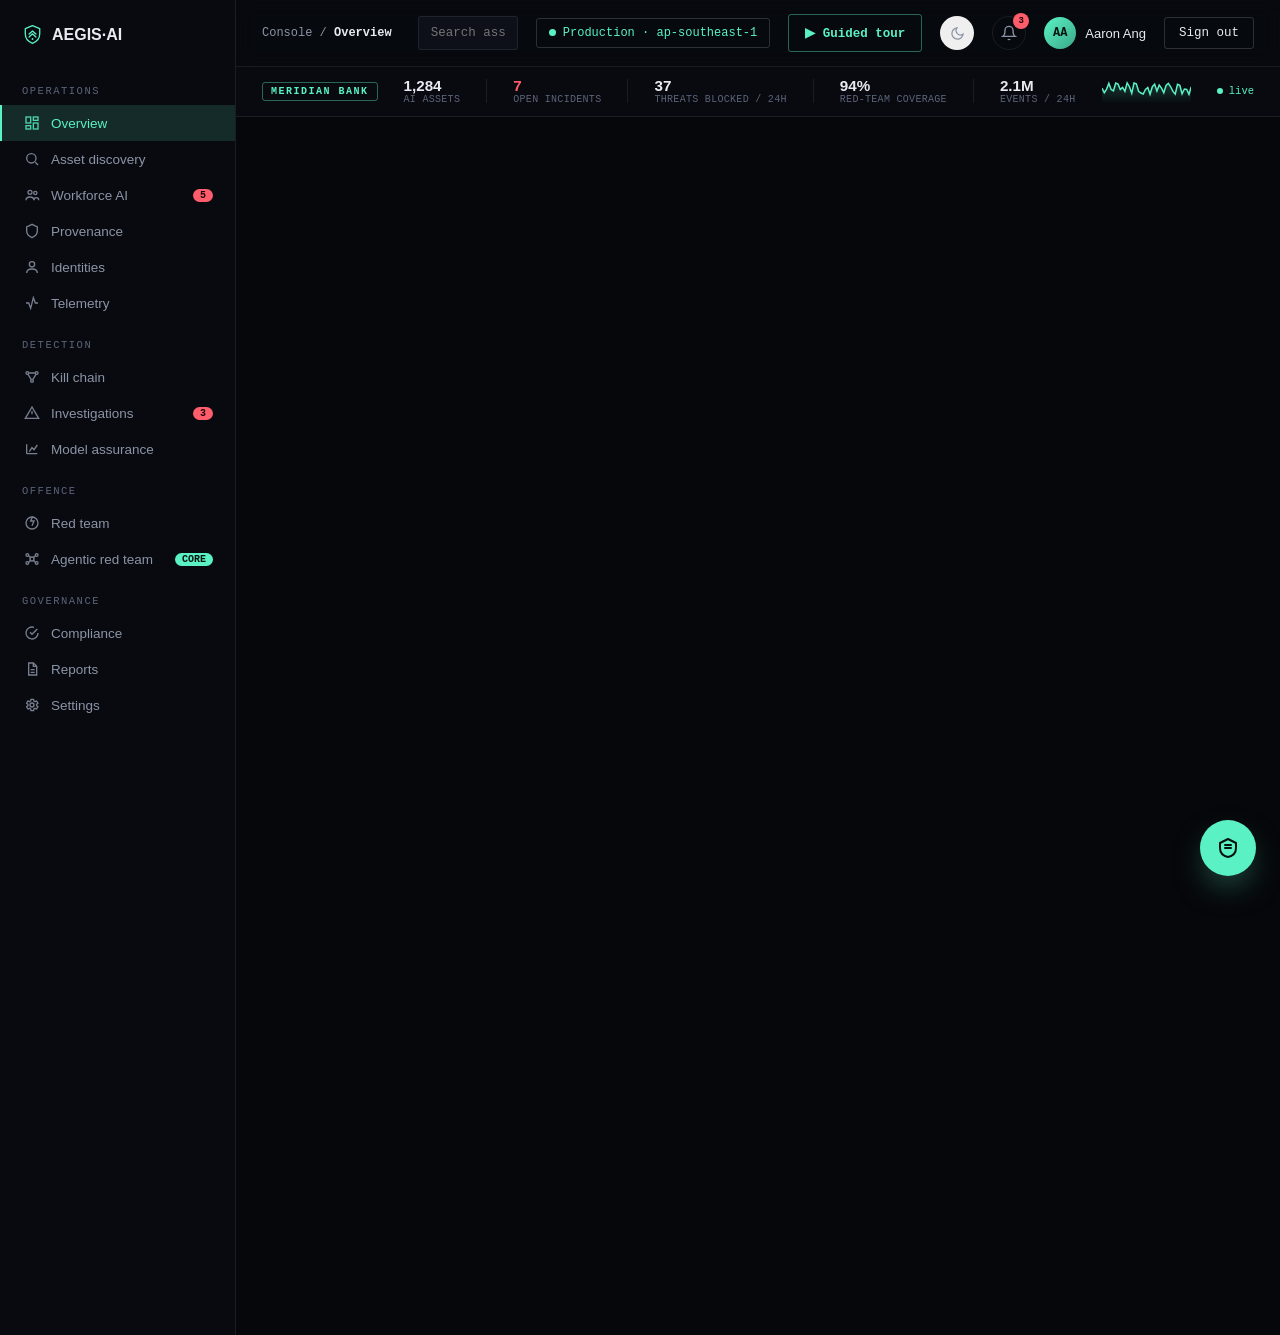
==== console-23fcc79206daaf7d7ac2270d93c924eb.html @ e162710f "Harden sign-in: no credentials/method/console path in page source - Move sign-in handler to external" ====
<!DOCTYPE html>
<html lang="en">
<head>
<meta charset="UTF-8" />
<meta name="viewport" content="width=device-width, initial-scale=1" />
<title>Console · AEGIS·AI</title>
<meta name="robots" content="noindex" />
<link rel="preconnect" href="https://fonts.googleapis.com" />
<link rel="preconnect" href="https://fonts.gstatic.com" crossorigin />
<link href="https://fonts.googleapis.com/css2?family=Space+Grotesk:wght@400;500;600;700&family=JetBrains+Mono:wght@400;500;600&display=swap" rel="stylesheet" />
<link rel="icon" href="data:image/svg+xml,%3Csvg xmlns='http://www.w3.org/2000/svg' viewBox='0 0 32 32' fill='none' stroke='%235af2c4' stroke-width='2' stroke-linejoin='round' stroke-linecap='round'%3E%3Cpath d='M16 2.6 27 6.9V14.8C27 21.8 22.4 26.9 16 29.4 9.6 26.9 5 21.8 5 14.8V6.9Z'/%3E%3Cpath d='M10.8 15.4 16 10.6l5.2 4.8'/%3E%3Cpath d='M10.8 19.8 16 15l5.2 4.8'/%3E%3Ccircle cx='16' cy='22.8' r='1.4' fill='%235af2c4' stroke='none'/%3E%3C/svg%3E" />
<script>try{var t=localStorage.getItem("aegis_theme");if(t)document.documentElement.dataset.theme=t;}catch(e){}</script>
<style>
:root{--bg:#06070a;--bg-2:#080a0f;--panel:#0d1018;--panel-2:#11151f;--line:rgba(255,255,255,.08);--line-2:rgba(255,255,255,.16);--txt:#e8ecf2;--muted:#8b94a6;--faint:#5b6479;--accent:#5af2c4;--accent-dim:rgba(90,242,196,.14);--danger:#ff5d6c;--danger-dim:rgba(255,93,108,.13);--warn:#ffb454;--mono:'JetBrains Mono',ui-monospace,monospace;--sans:'Space Grotesk',-apple-system,sans-serif}
*{box-sizing:border-box;margin:0;padding:0}
body{background:var(--bg);color:var(--txt);font-family:var(--sans);font-size:15px;-webkit-font-smoothing:antialiased;display:grid;grid-template-columns:236px 1fr;grid-template-rows:auto auto 1fr;min-height:100vh}
a{color:inherit;text-decoration:none}
::selection{background:var(--accent);color:#04130d}
::-webkit-scrollbar{width:9px;height:9px}::-webkit-scrollbar-thumb{background:var(--line-2);border-radius:6px}

/* sidebar */
.side{grid-row:1/-1;background:var(--bg-2);border-right:1px solid var(--line);display:flex;flex-direction:column;padding:18px 0}
.side .brand{display:flex;align-items:center;gap:9px;font-weight:700;font-size:16px;padding:6px 22px 22px}
.side .brand svg{color:var(--accent)}
.side .grp{font-family:var(--mono);font-size:10.5px;color:var(--faint);letter-spacing:1.5px;padding:18px 22px 8px}
.nav-i{display:flex;align-items:center;gap:11px;padding:10px 22px;font-size:13.5px;color:var(--muted);cursor:pointer;border-left:2px solid transparent;transition:.15s}
.nav-i:hover{color:var(--txt);background:rgba(255,255,255,.02)}
.nav-i.on{color:var(--accent);border-left-color:var(--accent);background:var(--accent-dim)}
.nav-i svg{width:16px;height:16px;flex:none;opacity:.85}
.nav-i .badge{margin-left:auto;font-family:var(--mono);font-size:10px;background:var(--danger);color:#1a0205;border-radius:10px;padding:1px 7px;font-weight:600}
.side .foot{margin-top:auto;padding:16px 22px 4px;border-top:1px solid var(--line);font-family:var(--mono);font-size:11px;color:var(--faint)}
.side .foot a{color:var(--accent)}

/* topbar */
.top{grid-column:2;grid-row:1;display:flex;align-items:center;gap:18px;padding:14px 26px;border-bottom:1px solid var(--line);background:rgba(8,10,15,.85);backdrop-filter:blur(10px);position:sticky;top:0;z-index:20}
.crumb{font-family:var(--mono);font-size:12px;color:var(--muted)}
.crumb b{color:var(--txt)}
.search{margin-left:8px;flex:1;max-width:360px}
.search input{width:100%;background:var(--panel);border:1px solid var(--line);color:var(--txt);font-family:var(--mono);font-size:12.5px;padding:9px 12px;border-radius:3px;outline:none}
.search input:focus{border-color:var(--accent)}
.env{font-family:var(--mono);font-size:12px;color:var(--accent);border:1px solid var(--line-2);padding:7px 12px;border-radius:3px;background:transparent;cursor:pointer}
.tdot{display:inline-block;width:7px;height:7px;border-radius:50%;background:var(--accent);margin-right:7px;animation:pulse 1.6s infinite}
@keyframes pulse{0%,100%{opacity:1}50%{opacity:.4}}
.ic{width:34px;height:34px;display:grid;place-items:center;border:1px solid var(--line);border-radius:50%;color:var(--muted);cursor:pointer;position:relative}
.ic:hover{color:var(--accent);border-color:var(--line-2)}
.ic .n{position:absolute;top:-4px;right:-4px;width:16px;height:16px;font-size:9px;background:var(--danger);color:#1a0205;border-radius:50%;display:grid;place-items:center;font-family:var(--mono);font-weight:700}
.user{display:flex;align-items:center;gap:9px;font-size:13px}
.user .av{width:32px;height:32px;border-radius:50%;background:linear-gradient(135deg,var(--accent),#3aa888);color:#04130d;display:grid;place-items:center;font-weight:700;font-family:var(--mono);font-size:12px}
.user small{display:block;color:var(--faint);font-family:var(--mono);font-size:10.5px}

/* banner */
.banner{grid-column:2;grid-row:2;display:flex;align-items:center;gap:26px;background:var(--bg-2);border-bottom:1px solid var(--line);padding:10px 26px;overflow-x:auto}
.sb-tag{font-family:var(--mono);font-size:10px;font-weight:600;letter-spacing:1.5px;color:var(--accent);border:1px solid rgba(90,242,196,.4);border-radius:3px;padding:3px 8px;flex:none}
.sb-stat{display:flex;flex-direction:column;line-height:1.15;flex:none}
.sb-stat b{font-size:.95rem;font-weight:600}
.sb-stat span{font-family:var(--mono);font-size:10px;color:var(--faint);letter-spacing:.3px}
.sb-stat.dn b{color:var(--danger)}
.sb-sep{width:1px;height:24px;background:var(--line);flex:none}
.sb-spark{flex:1;min-width:80px;height:26px}
.sb-spark canvas{width:100%;height:26px;display:block}
.sb-live{font-family:var(--mono);font-size:10.5px;color:var(--accent);display:flex;align-items:center;gap:6px;flex:none}
.sb-live i{width:6px;height:6px;border-radius:50%;background:var(--accent);animation:pulse 1.6s infinite}

/* main */
.main{grid-column:2;grid-row:3;padding:28px 30px 60px;overflow-x:hidden}
.view{display:none;animation:fade .35s ease}
.view.on{display:block}
@keyframes fade{from{opacity:0;transform:translateY(8px)}to{opacity:1}}
.h{display:flex;align-items:flex-end;justify-content:space-between;flex-wrap:wrap;gap:14px;margin-bottom:24px}
.h h1{font-size:1.7rem;font-weight:600;letter-spacing:-.02em}
.h p{color:var(--muted);font-size:.92rem;margin-top:5px}
.btn{font-family:var(--mono);font-size:12.5px;border:1px solid var(--line-2);background:transparent;color:var(--txt);padding:10px 16px;border-radius:3px;cursor:pointer;transition:.18s}
.btn:hover{border-color:var(--accent);color:var(--accent)}
.btn.pri{background:var(--accent);color:#04130d;border-color:var(--accent);font-weight:600}
.btn.pri:hover{box-shadow:0 0 22px var(--accent-dim);color:#04130d}
.btn.dng{border-color:rgba(255,93,108,.5);color:var(--danger)}
.btn.dng:hover{background:var(--danger-dim)}
.btn:disabled{opacity:.5;cursor:not-allowed}

.grid{display:grid;gap:16px}
.g4{grid-template-columns:repeat(4,1fr)}
.g3{grid-template-columns:repeat(3,1fr)}
.g2{grid-template-columns:2fr 1fr}
.card{background:var(--panel);border:1px solid var(--line);border-radius:6px;padding:20px}
.card.pad0{padding:0;overflow:hidden}
.kpi span{font-family:var(--mono);font-size:11px;color:var(--faint);letter-spacing:.3px}
.kpi b{font-size:2rem;font-weight:700;display:block;margin:8px 0 4px;letter-spacing:-.02em}
.kpi em{font-family:var(--mono);font-size:11px}
.kpi em.up{color:var(--accent)}.kpi em.dn{color:var(--danger)}.kpi em.fl{color:var(--faint)}
.ch{display:flex;align-items:center;justify-content:space-between;margin-bottom:16px}
.ch h3{font-size:.98rem;font-weight:600}
.ch .tag{font-family:var(--mono);font-size:11px;color:var(--faint)}
canvas{display:block;width:100%}

.feed{font-family:var(--mono);font-size:12px;line-height:1.5;max-height:300px;overflow:auto}
.feed .ev{display:flex;gap:10px;padding:8px 0;border-bottom:1px solid var(--line);align-items:baseline}
.feed .ev:last-child{border:0}
.feed .tm{color:var(--faint);flex:none}
.feed .sev{flex:none;font-size:10px;font-weight:600;padding:1px 7px;border-radius:2px}
.sev.ok{background:var(--accent-dim);color:var(--accent)}
.sev.warn{background:rgba(255,180,84,.15);color:var(--warn)}
.sev.crit{background:var(--danger-dim);color:var(--danger)}
.feed .msg{color:var(--txt)}

table{width:100%;border-collapse:collapse;font-size:13px}
th{text-align:left;font-family:var(--mono);font-size:11px;color:var(--faint);font-weight:500;padding:12px 18px;border-bottom:1px solid var(--line);position:sticky;top:0;background:var(--panel)}
td{padding:13px 18px;border-bottom:1px solid var(--line)}
tr:last-child td{border-bottom:0}
tbody tr{transition:background .15s}
tbody tr:hover{background:rgba(255,255,255,.02)}
.pill{font-family:var(--mono);font-size:10.5px;padding:3px 9px;border-radius:20px;border:1px solid var(--line-2);color:var(--muted)}
.st{font-family:var(--mono);font-size:11.5px;display:inline-flex;align-items:center;gap:6px}
.st::before{content:"";width:6px;height:6px;border-radius:50%;background:currentColor}
.st.ok{color:var(--accent)}.st.warn{color:var(--warn)}.st.bad{color:var(--danger)}

.bar{height:8px;border-radius:5px;background:var(--line);overflow:hidden}
.bar i{display:block;height:100%;background:var(--accent);border-radius:5px;transition:width 1s cubic-bezier(.16,1,.3,1)}
.bar.dng i{background:var(--danger)}.bar.wn i{background:var(--warn)}
.lbl{display:flex;justify-content:space-between;font-family:var(--mono);font-size:12px;margin-bottom:8px}
.lbl span:last-child{color:var(--accent)}

/* kill chain */
.kc{display:flex;align-items:stretch;gap:0;flex-wrap:wrap;margin:8px 0 18px}
.kn{flex:1;min-width:150px;background:var(--bg-2);border:1px solid var(--line-2);border-radius:5px;padding:16px 16px;opacity:.35;transition:.4s}
.kn.lit{opacity:1}
.kn.lit.done{border-color:rgba(90,242,196,.5)}
.kn.lit.warn{border-color:rgba(255,180,84,.55)}
.kn.lit.crit{border-color:rgba(255,93,108,.65);background:var(--danger-dim)}
.kn b{display:block;font-size:.92rem}
.kn span{font-family:var(--mono);font-size:11px;color:var(--faint)}
.ke{align-self:center;color:var(--faint);padding:0 10px;font-size:14px}

.tl{position:relative;padding-left:24px}
.tl::before{content:"";position:absolute;left:6px;top:4px;bottom:4px;width:1px;background:var(--line-2)}
.tl .it{position:relative;padding:0 0 18px}
.tl .it::before{content:"";position:absolute;left:-22px;top:5px;width:11px;height:11px;border-radius:50%;background:var(--bg);border:2px solid var(--accent)}
.tl .it.bad::before{border-color:var(--danger)}
.tl .it small{font-family:var(--mono);font-size:11px;color:var(--faint)}
.tl .it p{font-size:.9rem;margin-top:3px;color:var(--txt)}

#auPick .tab{font-family:var(--mono);font-size:12px;color:var(--muted);background:transparent;border:1px solid var(--line-2);padding:8px 14px;border-radius:3px;cursor:pointer;transition:.18s}
#auPick .tab:hover{color:var(--txt);border-color:var(--accent)}
#auPick .tab.active{background:var(--accent);color:#04130d;border-color:var(--accent);font-weight:600}
html[data-theme="light"] #auPick .tab.active{color:#fff}
.rtd{background:var(--bg-2);padding:16px 16px}
.rtd .rn{font-size:.9rem;font-weight:600;display:block;margin-bottom:8px}
.rtd .rm{font-family:var(--mono);font-size:11px;color:var(--faint)}
.findrow{display:flex;align-items:center;gap:14px;font-family:var(--mono);font-size:12.5px;padding:12px 0;border-bottom:1px solid var(--line)}
.findrow:last-child{border:0}
.ft{font-size:10px;font-weight:600;padding:3px 8px;border-radius:2px;flex:none}
.ft.p{background:var(--accent-dim);color:var(--accent)}
.ft.f{background:var(--danger-dim);color:var(--danger)}
.ft.r{background:rgba(255,180,84,.15);color:var(--warn)}

.toast{position:fixed;right:24px;bottom:24px;z-index:80;display:flex;flex-direction:column;gap:10px}
.toast div{background:var(--panel-2);border:1px solid var(--line-2);border-left:3px solid var(--accent);border-radius:5px;padding:13px 18px;font-size:13px;min-width:280px;box-shadow:0 18px 40px -18px rgba(0,0,0,.8);animation:tin .3s ease}
.toast div small{display:block;font-family:var(--mono);font-size:11px;color:var(--muted);margin-top:3px}
@keyframes tin{from{opacity:0;transform:translateX(20px)}to{opacity:1}}

.sub{color:var(--muted);font-size:.88rem;margin:-14px 0 18px}
.split{display:grid;grid-template-columns:1.4fr 1fr;gap:16px}
.mini{font-family:var(--mono);font-size:11px;color:var(--faint);margin-bottom:6px}
.tg{display:flex;align-items:center;justify-content:space-between;padding:14px 0;border-bottom:1px solid var(--line)}
.tg:last-child{border:0}
.tg b{font-size:.95rem}.tg small{color:var(--faint);font-family:var(--mono);font-size:11px}
.sw{width:42px;height:23px;border-radius:20px;background:var(--accent);position:relative;cursor:pointer;flex:none}
.sw.off{background:var(--line-2)}
.sw::after{content:"";position:absolute;top:2px;left:21px;width:19px;height:19px;border-radius:50%;background:#04130d;transition:.2s}
.sw.off::after{left:2px;background:var(--muted)}

/* theme toggle + guided-tour button */
.tour-start{border-color:rgba(90,242,196,.4);color:var(--accent);font-weight:600}
.tour-start:hover{background:var(--accent-dim)}
#themeTg .t-sun{display:none}
html[data-theme="light"] #themeTg .t-sun{display:block}
html[data-theme="light"] #themeTg .t-moon{display:none}

/* light theme */
html{transition:background-color .3s}
html[data-theme="light"]{
  --bg:#f5f7fb;--bg-2:#eef2f8;--panel:#ffffff;--panel-2:#f3f6fb;
  --line:rgba(13,20,34,.10);--line-2:rgba(13,20,34,.18);
  --txt:#0e1726;--muted:#54607a;--faint:#8b95ab;
  --accent:#0c9b78;--accent-dim:rgba(12,155,120,.12);
  --danger:#d83246;--danger-dim:rgba(216,50,70,.12);--warn:#b27414;
}
html[data-theme="light"] body{background:var(--bg)}
html[data-theme="light"] .top{background:rgba(245,247,251,.92)}
html[data-theme="light"] .btn.pri,html[data-theme="light"] .badge,html[data-theme="light"] .ic .n{color:#fff}
html[data-theme="light"] .av{color:#fff}
html[data-theme="light"] ::selection{background:var(--accent);color:#fff}

/* guided tour */
.tour-ring{position:fixed;z-index:90;border-radius:8px;border:2px solid var(--accent);box-shadow:0 0 0 9999px rgba(2,4,8,.68);pointer-events:none;transition:all .35s cubic-bezier(.16,1,.3,1);opacity:0}
html[data-theme="light"] .tour-ring{box-shadow:0 0 0 9999px rgba(13,20,34,.45)}
.tour-ring.show{opacity:1}
.tour-pop{position:fixed;z-index:91;width:320px;max-width:calc(100vw - 32px);background:var(--panel-2);border:1px solid var(--line-2);border-radius:8px;padding:18px 20px;box-shadow:0 24px 50px -20px rgba(0,0,0,.7);transition:all .35s cubic-bezier(.16,1,.3,1);opacity:0}
.tour-pop.show{opacity:1}
.tour-pop .tp-step{font-family:var(--mono);font-size:11px;color:var(--accent);letter-spacing:1px}
.tour-pop h4{font-size:1.05rem;margin:8px 0 7px;font-weight:600}
.tour-pop p{font-size:.9rem;color:var(--muted);line-height:1.55}
.tour-pop .tp-bar{height:3px;background:var(--line);border-radius:3px;margin:14px 0;overflow:hidden}
.tour-pop .tp-bar i{display:block;height:100%;width:0;background:var(--accent)}
.tour-pop .tp-row{display:flex;align-items:center;gap:8px}
.tour-pop .tp-row .sp{flex:1}
.tour-pop button{font-family:var(--mono);font-size:12px;border:1px solid var(--line-2);background:transparent;color:var(--txt);padding:7px 13px;border-radius:3px;cursor:pointer}
.tour-pop button:hover{border-color:var(--accent);color:var(--accent)}
.tour-pop button.np{background:var(--accent);color:#04130d;border-color:var(--accent);font-weight:600}
html[data-theme="light"] .tour-pop button.np{color:#fff}
.tour-pop .tp-x{color:var(--faint);padding:7px 9px}

@media(max-width:980px){
  body{grid-template-columns:1fr}
  .side{position:fixed;left:0;top:0;bottom:0;width:236px;z-index:60;transform:translateX(-100%);transition:.25s}
  .side.open{transform:none}
  .top,.banner,.main{grid-column:1}
  .menu-b{display:grid!important}
  .g4{grid-template-columns:repeat(2,1fr)}.g3,.g2,.split{grid-template-columns:1fr}
}
.menu-b{display:none;width:34px;height:34px;place-items:center;border:1px solid var(--line);border-radius:5px;background:transparent;color:var(--txt);cursor:pointer}
@media(max-width:560px){.g4{grid-template-columns:1fr}.search{display:none}}
/* copilot */
.cop-fab{position:fixed;right:24px;bottom:24px;z-index:90;width:56px;height:56px;border-radius:50%;border:0;cursor:pointer;background:var(--accent);color:#04130d;display:grid;place-items:center;box-shadow:0 14px 34px -10px rgba(90,242,196,.5);transition:transform .2s}
.cop-fab:hover{transform:translateY(-2px)}
.cop-fab svg{width:24px;height:24px}
.cop{position:fixed;right:24px;bottom:24px;z-index:91;width:380px;max-width:calc(100vw - 32px);height:560px;max-height:calc(100vh - 48px);background:var(--panel-2);border:1px solid var(--line-2);border-radius:14px;box-shadow:0 30px 70px -24px rgba(0,0,0,.7);display:none;flex-direction:column;overflow:hidden}
.cop.open{display:flex}
.cop-head{display:flex;align-items:center;gap:10px;padding:14px 16px;border-bottom:1px solid var(--line);background:rgba(255,255,255,.02)}
.cop-head .av{width:30px;height:30px;border-radius:8px;background:var(--accent);color:#04130d;display:grid;place-items:center;font-weight:700;font-family:var(--mono);font-size:13px}
.cop-head b{font-size:14px}.cop-head small{display:block;color:var(--faint);font-family:var(--mono);font-size:10.5px}
.cop-head .x{margin-left:auto;background:none;border:0;color:var(--muted);cursor:pointer;font-size:18px;padding:4px 8px}
.cop-head .x:hover{color:var(--accent)}
.cop-log{flex:1;overflow:auto;padding:16px;display:flex;flex-direction:column;gap:12px}
.cop-msg{max-width:84%;font-size:13.5px;line-height:1.5;padding:10px 13px;border-radius:12px}
.cop-msg.bot{align-self:flex-start;background:var(--bg-2);border:1px solid var(--line);border-bottom-left-radius:3px}
.cop-msg.me{align-self:flex-end;background:var(--accent-dim);border:1px solid rgba(90,242,196,.3);color:var(--txt);border-bottom-right-radius:3px}
.cop-msg b{color:var(--accent)}
.cop-chips{display:flex;flex-wrap:wrap;gap:7px;padding:0 16px 12px}
.cop-chips button{font-family:var(--mono);font-size:11.5px;color:var(--muted);background:transparent;border:1px solid var(--line-2);border-radius:20px;padding:7px 12px;cursor:pointer;transition:.15s}
.cop-chips button:hover{color:var(--accent);border-color:var(--accent)}
.cop-in{display:flex;gap:8px;padding:12px 14px;border-top:1px solid var(--line)}
.cop-in input{flex:1;background:var(--bg);border:1px solid var(--line);color:var(--txt);font-family:var(--sans);font-size:13.5px;padding:10px 12px;border-radius:8px;outline:none}
.cop-in input:focus{border-color:var(--accent)}
.cop-in button{background:var(--accent);color:#04130d;border:0;border-radius:8px;padding:0 14px;font-weight:600;cursor:pointer}
.cop-typing{align-self:flex-start;color:var(--faint);font-family:var(--mono);font-size:12px;padding:4px 6px}
@media(max-width:560px){.cop{height:calc(100vh - 24px);bottom:12px;right:12px}}
</style>
</head>
<body>

<aside class="side" id="side">
  <div class="brand"><svg viewBox="0 0 32 32" width="21" height="21" fill="none" stroke="currentColor" stroke-width="2" stroke-linejoin="round" stroke-linecap="round"><path d="M16 2.6 27 6.9V14.8C27 21.8 22.4 26.9 16 29.4 9.6 26.9 5 21.8 5 14.8V6.9Z"/><path d="M10.8 15.4 16 10.6l5.2 4.8"/><path d="M10.8 19.8 16 15l5.2 4.8"/><circle cx="16" cy="22.8" r="1.4" fill="currentColor" stroke="none"/></svg> AEGIS·AI</div>
  <div class="grp">OPERATIONS</div>
  <div class="nav-i on" data-v="overview"><svg viewBox="0 0 24 24" fill="none" stroke="currentColor" stroke-width="2"><rect x="3" y="3" width="7" height="9"/><rect x="14" y="3" width="7" height="5"/><rect x="14" y="12" width="7" height="9"/><rect x="3" y="16" width="7" height="5"/></svg> Overview</div>
  <div class="nav-i" data-v="discovery"><svg viewBox="0 0 24 24" fill="none" stroke="currentColor" stroke-width="2"><circle cx="11" cy="11" r="7"/><path d="m21 21-4-4"/></svg> Asset discovery</div>
  <div class="nav-i" data-v="workforce"><svg viewBox="0 0 24 24" fill="none" stroke="currentColor" stroke-width="2"><circle cx="9" cy="8" r="3"/><circle cx="17" cy="9" r="2.4"/><path d="M3 20c0-3.3 2.7-5 6-5s6 1.7 6 5M15 20c0-2.4 1.4-4 3.5-4S22 17.6 22 20"/></svg> Workforce AI <span class="badge" id="wfBadge">5</span></div>
  <div class="nav-i" data-v="provenance"><svg viewBox="0 0 24 24" fill="none" stroke="currentColor" stroke-width="2"><path d="M12 2 4 6v6c0 5 3.5 8 8 10 4.5-2 8-5 8-10V6Z"/></svg> Provenance</div>
  <div class="nav-i" data-v="identities"><svg viewBox="0 0 24 24" fill="none" stroke="currentColor" stroke-width="2"><circle cx="12" cy="8" r="4"/><path d="M4 21c0-4 4-6 8-6s8 2 8 6"/></svg> Identities</div>
  <div class="nav-i" data-v="telemetry"><svg viewBox="0 0 24 24" fill="none" stroke="currentColor" stroke-width="2"><path d="M3 12h4l3 8 4-16 3 8h4"/></svg> Telemetry</div>
  <div class="grp">DETECTION</div>
  <div class="nav-i" data-v="killchain"><svg viewBox="0 0 24 24" fill="none" stroke="currentColor" stroke-width="2"><circle cx="5" cy="6" r="2"/><circle cx="19" cy="6" r="2"/><circle cx="12" cy="18" r="2"/><path d="M7 6h10M6 8l5 8M18 8l-5 8"/></svg> Kill chain</div>
  <div class="nav-i" data-v="incidents"><svg viewBox="0 0 24 24" fill="none" stroke="currentColor" stroke-width="2"><path d="M12 3 2 20h20Z"/><path d="M12 9v5M12 17h.01"/></svg> Investigations <span class="badge" id="incBadge">3</span></div>
  <div class="nav-i" data-v="assurance"><svg viewBox="0 0 24 24" fill="none" stroke="currentColor" stroke-width="2"><path d="M4 19V5M4 19h16M8 16l4-6 3 3 5-7"/></svg> Model assurance</div>
  <div class="grp">OFFENCE</div>
  <div class="nav-i" data-v="redteam"><svg viewBox="0 0 24 24" fill="none" stroke="currentColor" stroke-width="2"><path d="m13 2-3 7h5l-3 7"/><circle cx="12" cy="12" r="9"/></svg> Red team</div>
  <div class="nav-i" data-v="agentic"><svg viewBox="0 0 24 24" fill="none" stroke="currentColor" stroke-width="2"><circle cx="12" cy="12" r="3"/><circle cx="5" cy="6" r="2"/><circle cx="19" cy="6" r="2"/><circle cx="5" cy="18" r="2"/><circle cx="19" cy="18" r="2"/><path d="M7 7l3 3M17 7l-3 3M7 17l3-3M17 17l-3-3"/></svg> Agentic red team <span class="badge" style="background:var(--accent);color:#04130d">CORE</span></div>
  <div class="grp">GOVERNANCE</div>
  <div class="nav-i" data-v="compliance"><svg viewBox="0 0 24 24" fill="none" stroke="currentColor" stroke-width="2"><path d="M9 11l3 3 8-8"/><path d="M21 12a9 9 0 1 1-6-8.5"/></svg> Compliance</div>
  <div class="nav-i" data-v="reports"><svg viewBox="0 0 24 24" fill="none" stroke="currentColor" stroke-width="2"><path d="M7 3h7l5 5v13H7Z"/><path d="M14 3v5h5M10 13h6M10 17h6"/></svg> Reports</div>
  <div class="nav-i" data-v="settings"><svg viewBox="0 0 24 24" fill="none" stroke="currentColor" stroke-width="2"><circle cx="12" cy="12" r="3"/><path d="M19 12a7 7 0 0 0-.1-1l2-1.6-2-3.4-2.4 1a7 7 0 0 0-1.7-1l-.4-2.5h-4l-.4 2.5a7 7 0 0 0-1.7 1l-2.4-1-2 3.4 2 1.6a7 7 0 0 0 0 2l-2 1.6 2 3.4 2.4-1a7 7 0 0 0 1.7 1l.4 2.5h4l.4-2.5a7 7 0 0 0 1.7-1l2.4 1 2-3.4-2-1.6a7 7 0 0 0 .1-1Z"/></svg> Settings</div>
  <div class="foot">Meridian Bank</div>
</aside>

<header class="top">
  <button class="menu-b" id="menuB"><svg viewBox="0 0 24 24" width="16" stroke="currentColor" stroke-width="2" fill="none"><path d="M3 6h18M3 12h18M3 18h18"/></svg></button>
  <div class="crumb">Console / <b id="crumb">Overview</b></div>
  <div class="search"><input id="globalSearch" placeholder="Search assets, agents, incidents…" /></div>
  <button class="env"><span class="tdot"></span>Production · ap-southeast-1</button>
  <button class="btn tour-start" id="guideBtn" title="Start guided tour">▶ Guided tour</button>
  <button class="ic" id="themeTg" title="Toggle theme" aria-label="Toggle theme">
    <svg class="t-moon" viewBox="0 0 24 24" width="15" stroke="currentColor" stroke-width="2" fill="none"><path d="M21 12.8A9 9 0 1 1 11.2 3 7 7 0 0 0 21 12.8Z"/></svg>
    <svg class="t-sun" viewBox="0 0 24 24" width="15" stroke="currentColor" stroke-width="2" fill="none"><circle cx="12" cy="12" r="4"/><path d="M12 2v2M12 20v2M4 12H2M22 12h-2M5 5l1.5 1.5M17.5 17.5 19 19M19 5l-1.5 1.5M6.5 17.5 5 19"/></svg>
  </button>
  <div class="ic" id="bell" title="Alerts"><svg viewBox="0 0 24 24" width="16" stroke="currentColor" stroke-width="2" fill="none"><path d="M18 8a6 6 0 0 0-12 0c0 7-3 9-3 9h18s-3-2-3-9"/><path d="M13.7 21a2 2 0 0 1-3.4 0"/></svg><span class="n" id="bellN">3</span></div>
  <div class="user"><div class="av">AA</div><div>Aaron Ang</div></div>
  <a href="login.html" class="btn" id="signOut" title="Sign out" style="padding:8px 14px">Sign out</a>
</header>

<div class="banner" id="statBar">
  <span class="sb-tag">MERIDIAN BANK</span>
  <div class="sb-stat"><b id="sbAssets">1,284</b><span>AI ASSETS</span></div>
  <div class="sb-sep"></div>
  <div class="sb-stat dn"><b id="sbInc">7</b><span>OPEN INCIDENTS</span></div>
  <div class="sb-sep"></div>
  <div class="sb-stat"><b id="sbThreats">37</b><span>THREATS BLOCKED / 24H</span></div>
  <div class="sb-sep"></div>
  <div class="sb-stat"><b id="sbCov">94%</b><span>RED-TEAM COVERAGE</span></div>
  <div class="sb-sep"></div>
  <div class="sb-stat"><b id="sbEvents">2.1M</b><span>EVENTS / 24H</span></div>
  <div class="sb-spark"><canvas id="sbSpark" height="26"></canvas></div>
  <span class="sb-live"><i></i> live</span>
</div>

<main class="main">

  <!-- OVERVIEW -->
  <section class="view on" data-view="overview">
    <div class="h"><div><h1>Operations overview</h1><p>Live posture across all eight layers · ap-southeast-1</p></div>
      <button class="btn pri" data-go="redteam">Run continuous red team</button></div>
    <div class="grid g4">
      <div class="card kpi"><span>AI ASSETS TRACKED</span><b data-cu="1284">0</b><em class="up">▲ 38 new today</em></div>
      <div class="card kpi"><span>OPEN INCIDENTS</span><b data-cu="7">0</b><em class="dn">3 critical</em></div>
      <div class="card kpi"><span>RED-TEAM COVERAGE</span><b data-cu="94" data-suf="%">0</b><em class="up">OWASP LLM Top 10</em></div>
      <div class="card kpi"><span>SHADOW AI</span><b data-cu="22">0</b><em class="dn">unsanctioned</em></div>
    </div>
    <div class="grid g2" style="margin-top:16px">
      <div class="card"><div class="ch"><h3>Inference volume &amp; blocked threats</h3><span class="tag">last 6h · live</span></div>
        <canvas id="cMain" height="220"></canvas></div>
      <div class="card"><div class="ch"><h3>Attack surface</h3><span class="tag">by category</span></div>
        <canvas id="cDonut" height="220"></canvas>
        <div id="donutLeg" style="font-family:var(--mono);font-size:11px;margin-top:14px;line-height:2"></div></div>
    </div>
    <div class="grid g2" style="margin-top:16px">
      <div class="card"><div class="ch"><h3>Live event stream</h3><span class="tag"><span class="tdot"></span>streaming</span></div>
        <div class="feed" id="ovFeed"></div></div>
      <div class="card"><div class="ch"><h3>Layer health</h3><span class="tag">8 / 8 online</span></div>
        <div id="layerHealth"></div></div>
    </div>
  </section>

  <!-- DISCOVERY -->
  <section class="view" data-view="discovery">
    <div class="h"><div><h1>Asset discovery</h1><p>Continuous inventory across code, cloud, browsers, OAuth and network</p></div>
      <button class="btn" id="rescanBtn">Re-run discovery sweep</button></div>
    <div class="grid g4">
      <div class="card kpi"><span>MODELS</span><b data-cu="412">0</b><em class="fl">live + self-hosted</em></div>
      <div class="card kpi"><span>AGENTS</span><b data-cu="611">0</b><em class="fl">incl. MCP servers</em></div>
      <div class="card kpi"><span>VECTOR STORES</span><b data-cu="239">0</b><em class="fl">RAG indexes</em></div>
      <div class="card kpi"><span>SHADOW</span><b data-cu="22">0</b><em class="dn">unsanctioned</em></div>
    </div>
    <div class="card pad0" style="margin-top:16px">
      <table><thead><tr><th>Asset</th><th>Type</th><th>Owner</th><th>Source</th><th>Status</th></tr></thead><tbody id="assetT"></tbody></table>
    </div>
  </section>

  <!-- WORKFORCE AI -->
  <section class="view" data-view="workforce">
    <div class="h"><div><h1>Workforce AI &amp; data loss</h1><p>Employee AI use across Microsoft 365 &amp; Google Workspace — data loss and harmful use</p></div>
      <button class="btn" data-act="Exported workforce-AI DLP report · 30 days · per-user">Export DLP report</button></div>
    <div class="grid g4">
      <div class="card kpi"><span>MONITORED USERS</span><b data-cu="8420">0</b><em class="fl">M365 + Workspace</em></div>
      <div class="card kpi"><span>DLP EVENTS / 24H</span><b data-cu="143">0</b><em class="dn">31 blocked</em></div>
      <div class="card kpi"><span>HARMFUL USE</span><b data-cu="5">0</b><em class="dn">policy violations</em></div>
      <div class="card kpi"><span>SHADOW AI APPS</span><b data-cu="34">0</b><em class="dn">unsanctioned</em></div>
    </div>
    <div class="grid g2" style="margin-top:16px">
      <div class="card pad0"><table><thead><tr><th>User</th><th>AI surface</th><th>Action</th><th>Sensitive data</th><th>Decision</th></tr></thead><tbody id="wfT"></tbody></table></div>
      <div class="card"><div class="ch"><h3>By AI surface</h3><span class="tag">24h</span></div>
        <div id="wfBars" style="margin-top:8px"></div>
        <div class="ch" style="margin:22px 0 12px"><h3>Top data classes at risk</h3></div>
        <div id="wfClass" style="font-family:var(--mono);font-size:12px;line-height:2.1"></div></div>
    </div>
  </section>

  <!-- PROVENANCE -->
  <section class="view" data-view="provenance">
    <div class="h"><div><h1>Supply chain &amp; provenance</h1><p>Every model and dataset signed, verified at ingestion, re-checked against new threats</p></div></div>
    <div class="card pad0">
      <table><thead><tr><th>Model / dataset</th><th>Origin</th><th>Signature</th><th>Last scan</th><th></th></tr></thead><tbody id="provT"></tbody></table>
    </div>
  </section>

  <!-- IDENTITIES -->
  <section class="view" data-view="identities">
    <div class="h"><div><h1>Non-human identities</h1><p>Every agent and inference call is its own identity — scoped, short-lived, audited</p></div></div>
    <div class="grid g3">
      <div class="card kpi"><span>ACTIVE NHIs</span><b data-cu="611">0</b><em class="fl">agents · services</em></div>
      <div class="card kpi"><span>JIT TOKENS LIVE</span><b data-cu="48">0</b><em class="up">auto-expiring</em></div>
      <div class="card kpi"><span>POLICY VIOLATIONS</span><b data-cu="2">0</b><em class="dn">blocked</em></div>
    </div>
    <div class="card pad0" style="margin-top:16px">
      <table><thead><tr><th>Identity</th><th>Scope</th><th>Token TTL</th><th>Status</th><th></th></tr></thead><tbody id="idT"></tbody></table>
    </div>
  </section>

  <!-- TELEMETRY -->
  <section class="view" data-view="telemetry">
    <div class="h"><div><h1>Telemetry stream</h1><p>Open OCSF-aligned schema · prompts, completions, tool calls, inference events</p></div>
      <button class="btn" id="streamToggle">⏸ Pause stream</button></div>
    <div class="grid g4" style="margin-bottom:16px">
      <div class="card kpi"><span>EVENTS / 24H</span><b data-cu="2100000" data-suf="">0</b><em class="fl">2.1M</em></div>
      <div class="card kpi"><span>TOOL CALLS / MIN</span><b data-cu="318">0</b><em class="up">nominal</em></div>
      <div class="card kpi"><span>A2A MESSAGES</span><b data-cu="74">0</b><em class="fl">cross-agent</em></div>
      <div class="card kpi"><span>PIPED TO</span><b style="font-size:1.1rem;margin-top:14px">Splunk</b><em class="fl">+ Sentinel</em></div>
    </div>
    <div class="card"><div class="ch"><h3>Raw event console</h3><span class="tag"><span class="tdot"></span>OCSF · live tail</span></div>
      <div class="feed" id="telFeed" style="max-height:420px"></div></div>
  </section>

  <!-- KILL CHAIN -->
  <section class="view" data-view="killchain">
    <div class="h"><div><h1>AI kill chain</h1><p>Low-signal events correlated into one high-confidence incident</p></div>
      <button class="btn" id="replayKC">▶ Replay correlation</button></div>
    <div class="card">
      <div class="ch"><h3>Incident #4471 · compositional exfiltration attempt</h3><span class="tag st bad">critical · contained</span></div>
      <div class="kc" id="kcFlow">
        <div class="kn done" data-d="0"><b>Prompt injection</b><span>via support ticket #88213</span></div>
        <div class="ke">▸</div>
        <div class="kn done" data-d="1"><b>Tool call abused</b><span>internal-search API</span></div>
        <div class="ke">▸</div>
        <div class="kn warn" data-d="2"><b>Credential reuse</b><span>agent svc-rag-07</span></div>
        <div class="ke">▸</div>
        <div class="kn crit" data-d="3"><b>Exfiltration</b><span>blocked at egress</span></div>
      </div>
      <p style="font-family:var(--mono);font-size:12.5px;color:var(--muted);border-left:2px solid var(--accent);padding-left:14px">
        Four independent signals, none alarming alone. Correlation engine raised a single critical
        incident in 1.2s and auto-contained at the exfiltration stage.</p>
    </div>
    <div class="card" style="margin-top:16px"><div class="ch"><h3>Active correlations</h3><span class="tag">rolling 24h</span></div>
      <div id="corrList"></div></div>
  </section>

  <!-- INVESTIGATIONS -->
  <section class="view" data-view="incidents">
    <div class="h"><div><h1>Investigations</h1><p>Full session reconstruction · lineage · one-click response</p></div></div>
    <div class="split">
      <div class="card pad0"><table><thead><tr><th>ID</th><th>Incident</th><th>Severity</th><th>Status</th></tr></thead><tbody id="incT"></tbody></table></div>
      <div class="card" id="incDetail">
        <div class="ch"><h3 id="idTitle">Incident #4471</h3><span class="tag st bad" id="idSev">critical</span></div>
        <p class="sub" id="idDesc">Compositional exfiltration via injected support ticket. Agent svc-rag-07 reused a session credential to reach an internal search tool.</p>
        <div class="mini">SESSION RECONSTRUCTION</div>
        <div class="tl" id="idTl"></div>
        <div class="mini" style="margin-top:8px">LINEAGE</div>
        <p style="font-family:var(--mono);font-size:12px;color:var(--muted);margin-bottom:18px">output → svc-rag-07 → llm-prod(checkout) → vec:support-kb → doc:ticket#88213</p>
        <div class="mini">RESPONSE</div>
        <div style="display:flex;gap:8px;flex-wrap:wrap;margin-top:10px">
          <button class="btn dng" data-act="Revoked agent credentials for svc-rag-07">Revoke credentials</button>
          <button class="btn dng" data-act="Quarantined model version llm-prod@checkout">Quarantine model</button>
          <button class="btn" data-act="Rolled back system prompt to v41">Roll back prompt</button>
          <button class="btn" data-act="Isolated vector store support-kb">Isolate vector store</button>
        </div>
      </div>
    </div>
  </section>

  <!-- ASSURANCE -->
  <section class="view" data-view="assurance">
    <div class="h"><div><h1>Model assurance</h1><p>Drift, bias and explainability — wired into the same engine the SOC reads</p></div>
      <button class="btn" data-act="Exported model-risk pack · MAS/Basel · credit-risk-pd v43">Export model-risk pack</button></div>
    <div class="card" style="margin-bottom:16px;border-left:3px solid var(--accent)">
      <div class="ch"><h3>Monitored model · credit-risk-pd <span style="color:var(--faint);font-weight:400">v43</span></h3><span class="tag st warn">regulated · MAS / Basel III</span></div>
      <p class="sub" style="margin:0">Retail bank probability-of-default scoring model for unsecured lending. Decisions affect credit limits and approvals — drift, bias and explainability are board- and regulator-reportable, and feed the SOC as security signals.</p>
    </div>
    <div class="grid g4">
      <div class="card kpi"><span>POPULATION STABILITY</span><b>0.27</b><em class="dn">PSI · drift threshold 0.25</em></div>
      <div class="card kpi"><span>AUC / GINI</span><b>0.81</b><em class="fl">Gini 0.62 · stable</em></div>
      <div class="card kpi"><span>UNEXPLAINED DECISIONS</span><b>1.2%</b><em class="up">SHAP coverage 98.8%</em></div>
      <div class="card kpi"><span>FAIRNESS BREACH</span><b>1</b><em class="dn">geo proxy · age</em></div>
    </div>
    <div class="grid g3" style="margin-top:16px">
      <div class="card"><div class="ch"><h3>Feature drift</h3><span class="tag">PSI · 8 features · 14d</span></div><canvas id="cDrift" height="160"></canvas></div>
      <div class="card"><div class="ch"><h3>Override / exception rate</h3><span class="tag">credit officers · %</span></div><canvas id="cHall" height="160"></canvas></div>
      <div class="card"><div class="ch"><h3>Disparate impact</h3><span class="tag">protected · vs control</span></div>
        <div id="fairBars" style="margin-top:8px"></div></div>
    </div>
    <div class="card" style="margin-top:16px"><div class="ch"><h3>Bank model registry</h3><span class="tag">in-house · regulated</span></div>
      <table><thead><tr><th>Model</th><th>Version</th><th>Drift (PSI)</th><th>Bias</th><th>Status</th></tr></thead><tbody id="mdlT"></tbody></table></div>
  </section>

  <!-- RED TEAM -->
  <section class="view" data-view="redteam">
    <div class="h"><div><h1>Continuous full-stack red team</h1><p>Adversarial testing of the whole AI stack — model, agents, MCP, identity, supply chain and the cloud infra that hosts it</p></div>
      <button class="btn pri" id="runRT">▶ Run red-team campaign</button></div>
    <div class="grid g4">
      <div class="card kpi"><span>LAST RUN</span><b style="font-size:1.05rem;margin-top:14px" id="rtLast">2h ago</b><em class="fl">rt-2026-0517</em></div>
      <div class="card kpi"><span>ATTACKS / RUN</span><b id="rtAtk">206</b><em class="fl">across 8 domains</em></div>
      <div class="card kpi"><span>OPEN FINDINGS</span><b id="rtFind">1</b><em class="dn">→ incident</em></div>
      <div class="card kpi"><span>COVERAGE</span><b id="rtCov">94%</b><em class="up">stack-wide</em></div>
    </div>
    <div class="card" style="margin-top:16px"><div class="ch"><h3>Attack surface coverage</h3><span class="tag">whole stack · last run</span></div>
      <div class="grid g4" id="rtDomains" style="gap:1px;background:var(--line);border:1px solid var(--line)"></div></div>
    <div class="card" style="margin-top:16px" id="rtProgWrap" hidden>
      <div class="ch"><h3 id="rtStage">Initialising campaign…</h3><span class="tag" id="rtPct">0%</span></div>
      <div class="bar"><i id="rtBar" style="width:0%"></i></div>
    </div>
    <div class="card" style="margin-top:16px"><div class="ch"><h3>Findings</h3><span class="tag">purple-team queue</span></div>
      <div id="rtRows"></div></div>
  </section>

  <!-- AGENTIC RED TEAM -->
  <section class="view" data-view="agentic">
    <div class="h"><div><h1>Agentic AI red team <span style="font-family:var(--mono);font-size:11px;letter-spacing:1px;color:#04130d;background:var(--accent);padding:3px 9px;border-radius:3px;vertical-align:middle">FLAGSHIP</span></h1>
      <p>Attacks the whole agent loop on a real target: goal, memory, tools, identity and the agents it trusts. Safe execution scaffolding, simulated tools, production-equivalent targets, scoped blast radius and a kill switch.</p></div>
      <button class="btn pri" id="runAgt">▶ Run agentic kill chain</button></div>
    <div class="grid g4">
      <div class="card kpi"><span>AGENTS IN SCOPE</span><b data-cu="611">0</b><em class="fl">incl. MCP servers</em></div>
      <div class="card kpi"><span>ATTACK CLASSES</span><b data-cu="12">0</b><em class="fl">full agent loop</em></div>
      <div class="card kpi"><span>OPEN FINDINGS</span><b id="agtFind">1</b><em class="dn">memory poisoning</em></div>
      <div class="card kpi"><span>LAST RUN</span><b style="font-size:1.05rem;margin-top:14px">2h ago</b><em class="fl">agt-2026-0517</em></div>
    </div>
    <div class="card" style="margin-top:16px"><div class="ch"><h3>The agentic kill chain</h3><span class="tag">click Run to execute, safely</span></div>
      <div id="agtProgWrap" hidden style="margin-bottom:16px">
        <div class="ch"><h3 id="agtStage" style="font-size:.92rem;color:var(--muted)">Initialising agentic kill chain…</h3><span class="tag" id="agtPct">0%</span></div>
        <div class="bar"><i id="agtBar" style="width:0%"></i></div>
      </div>
      <div class="kc" id="agtFlow">
        <div class="kn" data-a="0"><b>Goal hijack</b><span>poisoned RAG doc</span></div>
        <div class="ke">▸</div>
        <div class="kn" data-a="1"><b>Memory poison</b><span>long-term store</span></div>
        <div class="ke">▸</div>
        <div class="kn" data-a="2"><b>Tool chain abuse</b><span>confused deputy</span></div>
        <div class="ke">▸</div>
        <div class="kn" data-a="3"><b>A2A spoof</b><span>planner → executor</span></div>
        <div class="ke">▸</div>
        <div class="kn" data-a="4"><b>Exfil attempt</b><span>blocked at egress</span></div>
      </div>
    </div>
    <div class="card" style="margin-top:16px"><div class="ch"><h3>Full agentic attack scope</h3><span class="tag">click a class for detail</span></div>
      <div class="grid g4" id="agtScope" style="gap:1px;background:var(--line);border:1px solid var(--line)"></div>
      <div id="agtDetail" class="sub" style="margin:16px 0 0;border-left:2px solid var(--accent);padding:12px 16px;background:var(--bg-2);font-size:.92rem;color:var(--txt);min-height:44px">Select an attack class above to see how AEGIS runs it and what it proves.</div>
    </div>
    <div class="split" style="margin-top:16px">
      <div class="card"><div class="ch"><h3>Agentic runtime defence</h3><span class="tag">enforced live</span></div>
        <div class="tg"><div><b>Tool-call guardrails</b><br><small>intent &amp; scope checks</small></div><span class="st ok">active</span></div>
        <div class="tg"><div><b>JIT agent identity</b><br><small>scoped, expiring credentials</small></div><span class="st ok">active</span></div>
        <div class="tg"><div><b>Memory &amp; RAG integrity</b><br><small>anti-poisoning monitor</small></div><span class="st ok">active</span></div>
        <div class="tg"><div><b>Trajectory recording</b><br><small>full step-by-step replay</small></div><span class="st ok">active</span></div>
        <div class="tg"><div><b>A2A message auth</b><br><small>peer trust policy</small></div><span class="st ok">active</span></div>
        <div class="tg"><div><b>Spend &amp; recursion caps</b><br><small>denial-of-wallet guard</small></div><span class="st ok">active</span></div>
        <div class="tg"><div><b>Quarantine &amp; rollback</b><br><small>one-click containment</small></div><span class="st ok">ready</span></div>
      </div>
      <div class="card"><div class="ch"><h3>Red-team depth, beyond OWASP</h3><span class="tag">MITRE ATLAS · NIST</span></div>
        <div class="findrow"><span class="ft p">COVERED</span>Multi-turn jailbreaks (crescendo, many-shot, skeleton key)</div>
        <div class="findrow"><span class="ft p">COVERED</span>Gradient &amp; adversarial-suffix attacks on open models</div>
        <div class="findrow"><span class="ft p">COVERED</span>Indirect injection via docs, web, email, RAG</div>
        <div class="findrow"><span class="ft p">COVERED</span>Membership inference · model &amp; data extraction</div>
        <div class="findrow"><span class="ft p">COVERED</span>Guardrail evasion (encoding, obfuscation, multimodal)</div>
        <div class="findrow"><span class="ft p">COVERED</span>Supply chain (namespace reuse, pickle, backdoors)</div>
        <div class="findrow"><span class="ft r">MAPPED</span>MITRE ATLAS &amp; NIST AI RMF, not just OWASP</div>
      </div>
    </div>
    <div class="card" style="margin-top:16px"><div class="ch"><h3>Agentic findings</h3><span class="tag">purple-team queue</span></div>
      <div id="agtRows"></div></div>
  </section>

  <!-- COMPLIANCE -->
  <section class="view" data-view="compliance">
    <div class="h"><div><h1>Compliance &amp; governance</h1><p>Evidence mapped to the frameworks regulators actually ask for</p></div>
      <button class="btn pri" data-act="Generated evidence pack · 214 controls · PDF + JSON">Export evidence pack</button></div>

    <div class="card" style="margin-bottom:16px;border-left:3px solid var(--accent)">
      <div class="ch"><h3>Automated framework audit</h3>
        <span style="display:flex;gap:10px"><button class="btn" id="auExport">Export report</button><button class="btn pri" id="auRun">▶ Run audit</button></span></div>
      <p class="sub" style="margin:0 0 14px">Pick a framework and run a live conformity audit. Evidence is pulled automatically from discovery, identity, model assurance, workforce-AI and the red-team layer.</p>
      <div class="tabs" id="auPick" style="display:flex;gap:8px;flex-wrap:wrap;margin-bottom:16px"></div>
      <div id="auProgWrap" hidden style="margin-bottom:16px">
        <div class="ch"><h3 id="auStage" style="font-size:.92rem;color:var(--muted)">Initialising audit…</h3><span class="tag" id="auPct">0%</span></div>
        <div class="bar"><i id="auBar" style="width:0%"></i></div>
      </div>
      <div class="grid g4" id="auSummary" hidden style="margin-bottom:16px">
        <div class="card kpi" style="background:var(--bg-2)"><span>CONTROLS ASSESSED</span><b id="auTotal">0</b><em class="fl" id="auTotalL">controls</em></div>
        <div class="card kpi" style="background:var(--bg-2)"><span>CONFORMANT</span><b id="auConf" style="color:var(--accent)">0</b><em class="up">evidence attached</em></div>
        <div class="card kpi" style="background:var(--bg-2)"><span>OBSERVATIONS</span><b id="auObs" style="color:var(--warn)">0</b><em class="fl">improvement</em></div>
        <div class="card kpi" style="background:var(--bg-2)"><span>NONCONFORMITIES</span><b id="auNC" style="color:var(--danger)">0</b><em class="dn">to remediate</em></div>
      </div>
      <div class="card pad0" id="auResult" hidden>
        <table><thead><tr><th id="auColA">Control</th><th>Area</th><th>Evidence source</th><th>Result</th></tr></thead><tbody id="auT"></tbody></table>
        <p class="sub" style="margin:14px 18px;font-size:.82rem">Select any control to view findings and remediation.</p>
      </div>
      <div class="card" id="auDetail" hidden style="margin-top:14px;background:var(--bg-2)">
        <div class="ch"><h3 id="adTitle"></h3><span style="display:flex;align-items:center;gap:12px"><span class="tag st" id="adRes"></span><button class="btn" id="adClose" style="padding:6px 12px">Close</button></span></div>
        <div class="mini">DESCRIPTION</div><p id="adDesc" style="font-size:.9rem;color:var(--muted);margin:4px 0 14px"></p>
        <div class="mini">EVIDENCE COLLECTED</div><p id="adEv" style="font-size:.9rem;margin:4px 0 14px"></p>
        <div class="mini">FINDING</div><p id="adFind" style="font-size:.9rem;margin:4px 0 14px"></p>
        <div class="mini">REMEDIATION</div><p id="adRem" style="font-size:.9rem;color:var(--txt);margin:4px 0 14px"></p>
        <div style="display:flex;gap:18px;flex-wrap:wrap;font-family:var(--mono);font-size:12px;color:var(--faint)">
          <span>Owner: <b id="adOwner" style="color:var(--muted)"></b></span>
          <span>Due: <b id="adDue" style="color:var(--muted)"></b></span>
          <span id="adTkt"></span>
        </div>
        <div style="margin-top:16px;display:flex;gap:8px;flex-wrap:wrap" id="adActs"></div>
      </div>
    </div>

    <div class="grid g2">
      <div class="card"><div class="ch"><h3>Framework coverage</h3><span class="tag">auto-collected</span></div><div id="cmpBars"></div></div>
      <div class="card"><div class="ch"><h3>Recent evidence</h3><span class="tag">immutable log</span></div>
        <div class="feed" id="cmpFeed" style="max-height:300px"></div></div>
    </div>
  </section>

  <!-- REPORTS -->
  <section class="view" data-view="reports">
    <div class="h"><div><h1>Reports</h1><p>Board-grade executive summaries and full technical reports — generated from live data</p></div>
      <button class="btn pri" id="genExec">▶ Generate executive report</button></div>
    <div id="repProgWrap" hidden style="margin-bottom:16px" class="card">
      <div class="ch"><h3 id="repStage" style="font-size:.92rem;color:var(--muted)">Compiling…</h3><span class="tag" id="repPct">0%</span></div>
      <div class="bar"><i id="repBar" style="width:0%"></i></div>
    </div>
    <div class="split">
      <div class="card">
        <div class="ch"><h3>Executive summary — board pack</h3><span class="tag">auto · this quarter</span></div>
        <div style="display:flex;align-items:baseline;gap:14px;margin-bottom:16px">
          <b style="font-size:2.4rem;font-weight:700;color:var(--accent)">A-</b>
          <div><b style="font-size:.95rem">AI security posture</b><br><span style="font-family:var(--mono);font-size:11px;color:var(--faint)">up from B+ last quarter</span></div>
        </div>
        <div class="tl">
          <div class="it"><small>POSTURE</small><p>1,284 AI assets governed · 22 shadow AI contained · 94% full-stack red-team coverage.</p></div>
          <div class="it bad"><small>TOP RISK</small><p>credit-risk-pd v43 drift breach (PSI 0.27) and geo-proxy bias — remediation owned by Model Risk, due in 30 days.</p></div>
          <div class="it"><small>INCIDENTS</small><p>7 incidents this quarter, all contained. Mean time to contain: 1.2s automated / 14m analyst.</p></div>
          <div class="it"><small>COMPLIANCE</small><p>ISO 42001, EU AI Act, NIST AI RMF, Singapore IMDA and MAS FEAT audited; 3 minor nonconformities tracked to closure.</p></div>
          <div class="it"><small>RED TEAM</small><p>206 attacks last run across 8 stack domains; 1 finding escalated to an incident and closed.</p></div>
        </div>
        <div style="display:flex;gap:8px;flex-wrap:wrap;margin-top:8px">
          <button class="btn pri" data-act="Generated executive board pack · PDF · 6 pages · signed">Download board PDF</button>
          <button class="btn" data-act="Generated SEC four-day blast-radius report">SEC disclosure report</button>
        </div>
      </div>
      <div class="card">
        <div class="ch"><h3>Report library</h3><span class="tag">on demand</span></div>
        <div id="repLib"></div>
        <div class="ch" style="margin:22px 0 12px"><h3>Scheduled distribution</h3></div>
        <div id="repSched"></div>
      </div>
    </div>
  </section>

  <!-- SETTINGS -->
  <section class="view" data-view="settings">
    <div class="h"><div><h1>Integrations</h1><p>Sits on top of what you already run — toggle a connector to see it sync</p></div></div>
    <div class="grid g2">
      <div class="card"><div class="ch"><h3>SIEM &amp; XDR</h3><span class="tag">data plane out</span></div><div id="intA"></div></div>
      <div class="card"><div class="ch"><h3>Identity &amp; ITSM</h3><span class="tag">response</span></div><div id="intB"></div></div>
    </div>
  </section>

</main>

<div class="toast" id="toast"></div>

<button class="cop-fab" id="copFab" aria-label="Open AEGIS copilot" title="AEGIS copilot">
  <svg viewBox="0 0 24 24" fill="none" stroke="currentColor" stroke-width="2" stroke-linecap="round" stroke-linejoin="round"><path d="M12 3 4 7v5c0 5 3.5 8 8 9 4.5-1 8-4 8-9V7Z"/><path d="M9 12h6M9 9h6"/></svg>
</button>
<section class="cop" id="cop" aria-label="AEGIS copilot">
  <div class="cop-head">
    <span class="av">AE</span>
    <div><b>AEGIS Copilot</b><small>tell it what to do</small></div>
    <button class="x" id="copClose" aria-label="Close">×</button>
  </div>
  <div class="cop-log" id="copLog"></div>
  <div class="cop-chips" id="copChips">
    <button>Run a red-team campaign</button>
    <button>Run the agentic kill chain</button>
    <button>Audit us against ISO 42001</button>
    <button>Generate the board report</button>
    <button>What's our posture?</button>
  </div>
  <form class="cop-in" id="copForm">
    <input id="copInput" type="text" placeholder="e.g. start an agentic red team" autocomplete="off" />
    <button type="submit">Send</button>
  </form>
</section>

<script>
(function(){
"use strict";
var reduce=window.matchMedia("(prefers-reduced-motion: reduce)").matches;
if(sessionStorage.getItem("aegis_auth")!=="1"){/* session check */}

/* ---------- nav ---------- */
var views=document.querySelectorAll(".view");
var navs=document.querySelectorAll(".nav-i");
function show(v){
  views.forEach(function(s){s.classList.toggle("on",s.dataset.view===v);});
  navs.forEach(function(n){n.classList.toggle("on",n.dataset.v===v);});
  var t=document.querySelector('.nav-i[data-v="'+v+'"]');
  document.getElementById("crumb").textContent=t?t.textContent.trim().replace(/\s*(\d+|[A-Z]{3,})$/,""):v;
  document.getElementById("side").classList.remove("open");
  window.scrollTo(0,0);
  if(v==="overview")requestAnimationFrame(initOverview);
  if(v==="assurance")requestAnimationFrame(drawAssurance);
}
navs.forEach(function(n){n.addEventListener("click",function(){show(n.dataset.v);});});
document.querySelectorAll("[data-go]").forEach(function(b){b.addEventListener("click",function(){show(b.dataset.go);});});
document.getElementById("menuB").addEventListener("click",function(){document.getElementById("side").classList.toggle("open");});

/* ---------- toast ---------- */
var toast=document.getElementById("toast");
function notify(msg,sub){
  var d=document.createElement("div");
  d.innerHTML=msg+(sub?'<small>'+sub+'</small>':'');
  toast.appendChild(d);
  setTimeout(function(){d.style.opacity=0;d.style.transition="opacity .4s";setTimeout(function(){d.remove();},400);},3600);
}
document.querySelectorAll("[data-act]").forEach(function(b){
  b.addEventListener("click",function(){notify("✓ "+b.dataset.act,"action logged · "+new Date().toLocaleTimeString());});
});
document.getElementById("bell").addEventListener("click",function(){show("incidents");});

/* ---------- count up ---------- */
document.querySelectorAll("[data-cu]").forEach(function(el){
  var to=+el.dataset.cu,suf=el.dataset.suf||"";
  if(reduce){el.textContent=to.toLocaleString()+suf;return;}
  var s=performance.now();
  (function r(n){var p=Math.min((n-s)/1100,1);el.textContent=Math.round(to*(1-Math.pow(1-p,3))).toLocaleString()+suf;if(p<1)requestAnimationFrame(r);})(s);
});

/* ---------- helpers ---------- */
function clk(){var d=new Date();return ("0"+d.getHours()).slice(-2)+":"+("0"+d.getMinutes()).slice(-2)+":"+("0"+d.getSeconds()).slice(-2);}
function evRow(sev,msg){return '<div class="ev"><span class="tm">'+clk()+'</span><span class="sev '+sev+'">'+sev.toUpperCase()+'</span><span class="msg">'+msg+'</span></div>';}

/* ---------- live feeds ---------- */
var feedMsgs=[
 ["ok","agent svc-rag-07 verified · scoped JIT token issued (TTL 5m)"],
 ["warn","shadow MCP server discovered · unsanctioned-mcp-bridge"],
 ["crit","prompt injection blocked · support ticket #88213"],
 ["ok","red-team rt-0517 finished · 206 attacks · 1 finding"],
 ["ok","model llama-fraud re-scanned · no new CVEs"],
 ["warn","system-prompt drift · checkout-bot v42 → v43"],
 ["crit","credential reuse blocked · agent identity svc-rag-07"],
 ["ok","incident #4471 contained · prompt rolled back to v41"],
 ["ok","provenance verified · hf:meta/llama-3.1 signature OK"],
 ["warn","unusual A2A burst · planner→executor 41 msg/30s"]
];
var fi=0;
function pushFeed(elId,n){
 var el=document.getElementById(elId);if(!el)return;
 var m=feedMsgs[fi%feedMsgs.length];fi++;
 el.insertAdjacentHTML("afterbegin",evRow(m[0],m[1]));
 while(el.children.length>n)el.removeChild(el.lastChild);
}
["ovFeed"].forEach(function(id){for(var i=0;i<6;i++)pushFeed(id,8);});
var telProto=["llm.completion model=llm-prod tokens=812 lat=940ms","tool.call name=internal_search args=2 actor=svc-rag-07","agent.message a2a planner→executor route=plan-3","identity.token issue scope=read:kb ttl=300s","rag.retrieve store=support-kb k=8 score=0.82","model.inference gpu=A100 batch=16 p50=38ms","policy.check intent=tool:write decision=ALLOW","redteam.attack class=indirect_injection variant=142 result=BLOCKED"];
var tp=0;
function pushTel(){var el=document.getElementById("telFeed");if(!el)return;var sev=Math.random()<.12?"crit":Math.random()<.3?"warn":"ok";el.insertAdjacentHTML("afterbegin",evRow(sev,telProto[tp%telProto.length]));tp++;while(el.children.length>40)el.removeChild(el.lastChild);}
for(var k=0;k<24;k++)pushTel();
var telOn=true;
document.getElementById("streamToggle").addEventListener("click",function(){telOn=!telOn;this.textContent=telOn?"⏸ Pause stream":"▶ Resume stream";});
if(!reduce){setInterval(function(){pushFeed("ovFeed",8);},2800);setInterval(function(){if(telOn)pushTel();},900);}

/* ---------- live status strip ---------- */
(function(){
 var spark=document.getElementById("sbSpark");
 var threats=37,evBase=2100000;
 var data=[];for(var i=0;i<40;i++)data.push(40+Math.random()*60);
 function draw(){
  if(!spark)return;var o=fit(spark),X=o.x,W=o.w,H=o.h,mx=Math.max.apply(null,data)*1.15;
  X.clearRect(0,0,W,H);X.beginPath();
  data.forEach(function(v,i){var px=i/(data.length-1)*W,py=H-(v/mx)*(H-4)-2;i?X.lineTo(px,py):X.moveTo(px,py);});
  X.strokeStyle="#5af2c4";X.lineWidth=1.5;X.stroke();
  X.lineTo(W,H);X.lineTo(0,H);X.closePath();
  var g=X.createLinearGradient(0,0,0,H);g.addColorStop(0,"rgba(90,242,196,.25)");g.addColorStop(1,"rgba(90,242,196,0)");
  X.fillStyle=g;X.fill();
 }
 draw();
 function fmtM(n){return (n/1e6).toFixed(2)+"M";}
 if(!reduce)setInterval(function(){
  data.push(40+Math.random()*60);data.shift();draw();
  evBase+=Math.floor(Math.random()*900+300);
  document.getElementById("sbEvents").textContent=fmtM(evBase);
  if(Math.random()<.35){threats++;var t=document.getElementById("sbThreats");t.textContent=threats;t.style.color="var(--accent)";setTimeout(function(){t.style.color="";},600);}
 },2400);
 window.addEventListener("resize",draw,{passive:true});
})();

/* ---------- canvas charts ---------- */
function fit(c){var r=c.getBoundingClientRect(),d=window.devicePixelRatio||1;c.width=r.width*d;c.height=c.height*d;var x=c.getContext("2d");x.scale(d,d);return{x:x,w:r.width,h:c.height/d};}
function lineChart(id,series,live){
 var c=document.getElementById(id);if(!c)return;var o=fit(c),X=o.x,W=o.w,H=o.h;
 function draw(){
  X.clearRect(0,0,W,H);
  // grid
  X.strokeStyle="rgba(255,255,255,.05)";X.lineWidth=1;
  for(var g=1;g<4;g++){var gy=H/4*g;X.beginPath();X.moveTo(0,gy);X.lineTo(W,gy);X.stroke();}
  series.forEach(function(s){
   var mx=Math.max.apply(null,s.d)*1.15,n=s.d.length;
   X.beginPath();
   s.d.forEach(function(v,i){var px=i/(n-1)*W,py=H-(v/mx)*H*.86-8;i?X.lineTo(px,py):X.moveTo(px,py);});
   X.strokeStyle=s.c;X.lineWidth=2;X.stroke();
   var grd=X.createLinearGradient(0,0,0,H);grd.addColorStop(0,s.f);grd.addColorStop(1,"rgba(0,0,0,0)");
   X.lineTo(W,H);X.lineTo(0,H);X.closePath();X.fillStyle=grd;X.fill();
  });
 }
 draw();
 if(live&&!reduce)setInterval(function(){series.forEach(function(s){s.d.push(s.d[2]+Math.random()*s.v|0);s.d.shift();});draw();},2400);
}
function donut(id){
 var c=document.getElementById(id);if(!c)return;var o=fit(c),X=o.x,W=o.w,H=o.h;
 var data=[["Prompt injection",34,"#5af2c4"],["Tool abuse",22,"#4fb6ff"],["Supply chain",18,"#ffb454"],["Identity",15,"#ff5d6c"],["Data exfil",11,"#b388ff"]];
 var tot=data.reduce(function(a,b){return a+b[1];},0),a=-Math.PI/2,cx=W/2,cy=H/2,R=Math.min(W,H)/2-6;
 var prog=reduce?1:0;
 function fr(){
  X.clearRect(0,0,W,H);var aa=-Math.PI/2;
  data.forEach(function(d){var sw=d[1]/tot*Math.PI*2*prog;X.beginPath();X.arc(cx,cy,R,aa,aa+sw);X.arc(cx,cy,R*.6,aa+sw,aa,true);X.closePath();X.fillStyle=d[2];X.fill();aa+=sw;});
  if(prog<1){prog+=.05;requestAnimationFrame(fr);}
 }
 fr();
 document.getElementById("donutLeg").innerHTML=data.map(function(d){return '<div><span style="color:'+d[2]+'">●</span> '+d[0]+' · '+d[1]+'%</div>';}).join("");
}
function bars(id,vals){
 var c=document.getElementById(id);if(!c)return;var o=fit(c),X=o.x,W=o.w,H=o.h;
 var bw=W/vals.length*.55,gap=W/vals.length,mx=Math.max.apply(null,vals)*1.2;
 vals.forEach(function(v,i){var bh=v/mx*(H-14);X.fillStyle=i===vals.length-1?"#ff5d6c":"#5af2c4";X.fillRect(i*gap+gap*.22,H-bh,bw,bh);});
}

/* charts are drawn when their view is on-screen (a hidden canvas measures 0) */
var ovInit=false;
function initOverview(){
 if(ovInit)return;ovInit=true;
 lineChart("cMain",[
   {d:[120,180,140,260,210,330,300,420,380,520,470,560],c:"#5af2c4",f:"rgba(90,242,196,.22)",v:140},
   {d:[8,14,6,22,12,30,18,26,20,38,24,33],c:"#ff5d6c",f:"rgba(255,93,108,.18)",v:18}
 ],true);
 donut("cDonut");
}
function drawAssurance(){
 bars("cDrift",[0.08,0.11,0.09,0.14,0.12,0.19,0.17,0.27]);
 lineChart("cHall",[{d:[1.1,0.9,1.3,0.8,1.0,0.7,0.9,1.2],c:"#5af2c4",f:"rgba(90,242,196,.2)",v:1}],false);
}
setTimeout(initOverview,300);
window.addEventListener("resize",function(){location.reload();},{passive:true});

/* ---------- tables ---------- */
function st(c,t){return '<span class="st '+c+'">'+t+'</span>';}
var assets=[
 ["llm-prod · checkout-assistant","Model","Payments","Managed LLM API","ok","Verified"],
 ["svc-rag-07","Agent","Support","Internal","ok","Verified"],
 ["internal · fraud-scoring","Model","Risk","Internal","warn","Re-scan due"],
 ["unsanctioned-mcp-bridge","MCP server","—","Browser","bad","Shadow"],
 ["llm-ext · contract-review","Model","Legal","Managed LLM API","ok","Verified"],
 ["vec:support-kb","Vector store","Support","Internal","ok","Verified"],
 ["planner-agent-v2","Agent","Platform","Internal","ok","Verified"],
 ["public-llm (browser)","Shadow LLM","Marketing","Browser","bad","Shadow"],
 ["embed-prod · search","Model","Search","Managed LLM API","ok","Verified"],
 ["replicate:sdxl-img","Model","Brand","Replicate","warn","Unverified"]
];
document.getElementById("assetT").innerHTML=assets.map(function(a){return '<tr><td>'+a[0]+'</td><td><span class="pill">'+a[1]+'</span></td><td>'+a[2]+'</td><td>'+a[3]+'</td><td>'+st(a[4],a[5])+'</td></tr>';}).join("");

var prov=[
 ["oss/llm-70b","Model hub","ok","2m ago","Verified"],
 ["internal/llama-fraud","Internal MLflow","warn","6d ago","Re-scan"],
 ["managed/llm-pro","Managed LLM API","ok","live","Attested"],
 ["dataset · support-kb-2026","Internal","ok","1h ago","Licensed"],
 ["replicate/sdxl","Replicate","bad","—","Unsigned"]
];
document.getElementById("provT").innerHTML=prov.map(function(p){return '<tr><td>'+p[0]+'</td><td>'+p[1]+'</td><td>'+st(p[2],p[4])+'</td><td>'+p[3]+'</td><td><button class="btn" data-act="Re-scanned '+p[0]+' against latest CVE + threat intel">Re-scan</button></td></tr>';}).join("");

var ids=[
 ["svc-rag-07","read:kb, tool:search","4m 51s","ok","Active"],
 ["planner-agent-v2","plan:*, agent:invoke","9m 12s","ok","Active"],
 ["checkout-bot","tool:payments:read","2m 03s","ok","Active"],
 ["svc-batch-embed","write:vec","expired","warn","Recycled"],
 ["unknown-mcp-7f","tool:fs:write","—","bad","Blocked"]
];
document.getElementById("idT").innerHTML=ids.map(function(i){return '<tr><td>'+i[0]+'</td><td><span class="pill">'+i[1]+'</span></td><td>'+i[2]+'</td><td>'+st(i[3],i[4])+'</td><td><button class="btn dng" data-act="Revoked '+i[0]+' · all tokens destroyed">Revoke</button></td></tr>';}).join("");

var mdls=[
 ["credit-risk-pd · unsecured lending","v43","0.27","Geo / age","warn","Drift breach"],
 ["credit-risk-lgd · recovery","v19","0.11","Within tol.","ok","Healthy"],
 ["txn-fraud-detection","v58","0.08","Within tol.","ok","Healthy"],
 ["aml-kyc-screening","v22","0.14","Watch","warn","Watch"],
 ["collections-propensity","v7","0.09","Within tol.","ok","Healthy"]
];
document.getElementById("mdlT").innerHTML=mdls.map(function(m){return '<tr><td>'+m[0]+'</td><td>'+m[1]+'</td><td>'+m[2]+'</td><td>'+m[3]+'</td><td>'+st(m[4],m[5])+'</td></tr>';}).join("");

/* workforce AI / DLP */
var wf=[
 ["m.chen@acme.com","Office copilot","Summarised contract","ok","Source: legal","Allowed"],
 ["r.osei@acme.com","Browser LLM","Pasted customer list","bad","PII · 4,100 records","Blocked"],
 ["j.park@acme.com","Workspace AI","Drafted email","ok","None","Allowed"],
 ["s.idris@acme.com","Browser LLM","Pasted API keys","bad","Secrets · 3 keys","Blocked"],
 ["a.gupta@acme.com","Browser LLM","Uploaded source repo","bad","Source code","Blocked"],
 ["t.nwosu@acme.com","Office copilot","Generated report","ok","Internal","Allowed"],
 ["k.lim@acme.com","Browser LLM","Asked self-harm prompt","bad","Harmful use","Escalated"],
 ["d.roy@acme.com","Workspace AI","Shared PHI in prompt","bad","PHI · regulated","Blocked"]
];
document.getElementById("wfT").innerHTML=wf.map(function(w){return '<tr><td>'+w[0]+'</td><td><span class="pill">'+w[1]+'</span></td><td>'+w[2]+'</td><td>'+w[4]+'</td><td>'+st(w[3],w[5])+'</td></tr>';}).join("");
document.getElementById("wfBars").innerHTML=barBlock([["Browser LLM",46,"dng"],["Office copilot",28],["Workspace AI",18],["Other",8,"wn"]]);
document.getElementById("wfClass").innerHTML=[["PII / customer records",41,"var(--danger)"],["Source code",23,"var(--warn)"],["Secrets & keys",17,"var(--danger)"],["Regulated (PHI/PCI)",12,"var(--warn)"],["Internal docs",7,"var(--faint)"]].map(function(c){return '<div><span style="color:'+c[2]+'">●</span> '+c[0]+' · '+c[1]+'%</div>';}).join("");

/* re-bind data-act after dynamic tables */
function rebind(){document.querySelectorAll("[data-act]:not([data-bound])").forEach(function(b){b.setAttribute("data-bound","1");b.addEventListener("click",function(){notify("✓ "+b.dataset.act,"action logged · "+new Date().toLocaleTimeString());});});}
rebind();

/* incidents */
var incs=[
 ["4471","Compositional exfiltration","bad","critical","Contained","Agent svc-rag-07 reused a session credential to reach an internal search tool after an injected support ticket.",[["bad","12:04:11","Support ticket #88213 ingested — hidden instruction in body"],["","12:04:12","checkout-bot followed injected instruction, called internal_search"],["bad","12:04:13","svc-rag-07 reused prior session credential (cross-session)"],["","12:04:14","Egress attempt to external pastebin — BLOCKED by AEGIS"],["","12:04:15","Incident raised, prompt auto-rolled back to v41"]]],
 ["4468","System-prompt drift","warn","high","Investigating","checkout-bot system prompt changed v42→v43 outside the approved pipeline.",[["warn","09:21:02","Prompt hash mismatch vs. signed baseline"],["","09:21:03","Drift correlated with 18% hallucination spike"],["","09:21:40","Analyst assigned · pending rollback approval"]]],
 ["4463","Shadow MCP server","warn","high","Investigating","unsanctioned-mcp-bridge discovered via browser telemetry, unsanctioned, tool:fs:write scope.",[["warn","07:55:10","Unknown MCP endpoint observed in browser session"],["","07:55:12","Requested fs:write — denied by intent policy"],["","07:56:00","Owner unidentified · quarantine recommended"]]],
 ["4460","Model namespace reuse","ok","medium","Closed","SDK pulled a model whose namespace differed from verified provenance — blocked at ingestion.",[["","02:10:00","Pull request for hf:acme/llm-v2"],["","02:10:01","Namespace ≠ attested provenance record"],["","02:10:01","Ingestion blocked · ticket auto-filed"]]]
];
document.getElementById("incT").innerHTML=incs.map(function(c){return '<tr data-i="'+c[0]+'" style="cursor:pointer"><td>#'+c[0]+'</td><td>'+c[1]+'</td><td>'+st(c[2],c[3])+'</td><td>'+c[4]+'</td></tr>';}).join("");
function openInc(c){
 document.getElementById("idTitle").textContent="Incident #"+c[0];
 document.getElementById("idSev").textContent=c[3];
 document.getElementById("idSev").className="tag st "+c[2];
 document.getElementById("idDesc").textContent=c[5];
 document.getElementById("idTl").innerHTML=c[6].map(function(t){return '<div class="it '+(t[0]||'')+'"><small>'+t[1]+'</small><p>'+t[2]+'</p></div>';}).join("");
}
document.querySelectorAll("#incT tr").forEach(function(tr){tr.addEventListener("click",function(){var c=incs.filter(function(x){return x[0]===tr.dataset.i;})[0];openInc(c);});});
openInc(incs[0]);

/* correlations list */
document.getElementById("corrList").innerHTML=[
 ["crit","Prompt injection → unauthorised tool call","3 chains · 1 reached data"],
 ["warn","System-prompt drift + jailbreak co-occurrence","2 models"],
 ["warn","Cross-session credential reuse by agent identity","svc-rag-07"],
 ["ok","Membership-inference probing","detected · rate-limited"]
].map(function(r){return '<div class="findrow"><span class="ft '+(r[0]==="crit"?"f":r[0]==="warn"?"r":"p")+'">'+r[0].toUpperCase()+'</span>'+r[1]+'<span style="margin-left:auto;color:var(--faint)">'+r[2]+'</span></div>';}).join("");

/* fairness + compliance + assurance bars */
function barBlock(rows){return rows.map(function(r){return '<div style="margin:14px 0"><div class="lbl"><span>'+r[0]+'</span><span>'+r[1]+'%</span></div><div class="bar '+(r[2]||'')+'"><i style="width:0" data-w="'+r[1]+'"></i></div></div>';}).join("");}
document.getElementById("fairBars").innerHTML=barBlock([["Gender · approval parity",97],["Age 18–25 · parity",88,"wn"],["Postcode (geo proxy)",79,"dng"],["Disparate impact ratio",82,"wn"]]);
document.getElementById("cmpBars").innerHTML=barBlock([["EU AI Act · Annex IV",91,"wn"],["NIST AI RMF",90,"wn"],["ISO/IEC 42001",88,"wn"],["Singapore IMDA · MGF + GenAI",86,"wn"],["MAS FEAT principles",93],["OWASP LLM Top 10",94],["OWASP Agentic Top 10",90],["SOC 2 · AI controls",98]]);
function fillBars(){document.querySelectorAll(".bar i[data-w]").forEach(function(i){requestAnimationFrame(function(){i.style.width=i.dataset.w+"%";});});}
setTimeout(fillBars,400);

/* layer health */
document.getElementById("layerHealth").innerHTML=["Discovery","Provenance","Identity","Data lake","Correlation","Investigate","Assurance","Red team"].map(function(l,i){return '<div class="tg"><div><b>'+(i+1<10?"0":"")+(i+1)+' · '+l+'</b></div><span class="st '+(i===6?"warn":"ok")+'">'+(i===6?"degraded":"operational")+'</span></div>';}).join("");

/* compliance evidence feed */
var cmpEv=["EU AI Act Annex IV · adversarial evidence attached","NIST MEASURE · red-team coverage snapshot stored","ISO 42001 · control 8.3 evidence collected","OWASP LLM01 · injection test results signed","SEC blast-radius report generated · incident #4471"];
document.getElementById("cmpFeed").innerHTML=cmpEv.map(function(e){return evRow("ok",e);}).join("");

/* integrations */
function intBlock(rows){return rows.map(function(r){return '<div class="tg"><div><b>'+r[0]+'</b><br><small>'+r[1]+'</small></div><div class="sw'+(r[2]?"":" off")+'"></div></div>';}).join("");}
document.getElementById("intA").innerHTML=intBlock([["Splunk","streaming · 2.1M ev/24h",1],["Microsoft Sentinel","streaming",1],["Elastic Security","idle",0],["Datadog","metrics only",1]]);
document.getElementById("intB").innerHTML=intBlock([["Okta","NHI sync · 611 identities",1],["CyberArk","secrets broker",1],["ServiceNow","auto-ticketing",1],["PagerDuty","critical only",0]]);
document.querySelectorAll(".sw").forEach(function(s){s.addEventListener("click",function(){s.classList.toggle("off");notify((s.classList.contains("off")?"○ Disconnected ":"✓ Connected ")+"integration","sync state updated");});});

/* red team campaign */
var rtDomains=[
 ["LLM / prompt","ok","142 attacks · 0 gaps"],
 ["Agent kill-chain","ok","64 attacks · 0 gaps"],
 ["MCP &amp; tools","warn","poisoning · 1 finding"],
 ["Supply chain","ok","21 attacks · 0 gaps"],
 ["Identity &amp; secrets","bad","over-scoped token"],
 ["Cloud &amp; infra","ok","IMDS/GPU · 0 gaps"],
 ["Data &amp; vector","ok","18 attacks · 0 gaps"],
 ["Network / egress","ok","DLP egress · 0 gaps"]
];
document.getElementById("rtDomains").innerHTML=rtDomains.map(function(d){return '<div class="rtd"><span class="rn">'+d[0]+'</span><span class="st '+d[1]+'"></span> <span class="rm">'+d[2]+'</span></div>';}).join("");
var rtFindings=[
 ["p","PASS","LLM · indirect prompt injection · 142 variants"],
 ["p","PASS","Agent · confused-deputy tool abuse · 64 variants"],
 ["f","FINDING","Identity · agent svc-rag-07 token over-scoped, reachable"],
 ["p","PASS","Supply chain · model namespace substitution · 9 attempts"],
 ["p","PASS","Supply chain · pickle deserialisation (nullifAI) · 12 payloads"],
 ["p","PASS","Cloud infra · IMDSv2 / GPU node escape · 16 attempts"],
 ["p","PASS","Network · vector-store egress &amp; DLP bypass · 22 attempts"]
];
function renderRT(){document.getElementById("rtRows").innerHTML=rtFindings.map(function(f){return '<div class="findrow"><span class="ft '+f[0]+'">'+f[1]+'</span>'+f[2]+'<span style="margin-left:auto;color:var(--faint)">rt-2026-0517</span></div>';}).join("");}
renderRT();
var stages=["Generating adversarial prompts (OWASP LLM Top 10)","Agent kill-chain execution","MCP & tool-poisoning simulation","Supply-chain attack (namespace, pickle)","Identity & secrets · token/credential abuse","Cloud infra · IMDS, GPU node, container escape","Network & data-plane egress / DLP bypass","Scoring & tuning detections"];
document.getElementById("runRT").addEventListener("click",function(){
 var btn=this;btn.disabled=true;btn.textContent="● Campaign running…";
 var wrap=document.getElementById("rtProgWrap");wrap.hidden=false;
 var p=0,si=0;
 var iv=setInterval(function(){
  p+=Math.random()*7+4;if(p>100)p=100;
  si=Math.min(stages.length-1,Math.floor(p/100*stages.length));
  document.getElementById("rtBar").style.width=p+"%";
  document.getElementById("rtPct").textContent=Math.round(p)+"%";
  document.getElementById("rtStage").textContent=stages[si];
  if(p>=100){
   clearInterval(iv);
   document.getElementById("rtStage").textContent="Campaign complete · detections tuned";
   var atk=180+Math.floor(Math.random()*60);
   document.getElementById("rtAtk").textContent=atk;
   document.getElementById("rtLast").textContent="just now";
   var newFinding=Math.random()<.6;
   if(newFinding){
     rtFindings.unshift(["r","NEW","Tool-poisoning via MCP description · escalated to incident"]);
     renderRT();
     document.getElementById("rtFind").textContent=2;
     document.getElementById("incBadge").textContent=4;
     document.getElementById("bellN").textContent=4;
     notify("⚠ Red team opened incident #4490","Tool-poisoning via MCP · purple-team queue");
   }else{
     notify("✓ Red-team campaign complete","No new findings · "+atk+" attacks · coverage 95%");
   }
   document.getElementById("rtCov").textContent=(newFinding?"95":"96")+"%";
   btn.disabled=false;btn.textContent="▶ Run red-team campaign";
   setTimeout(function(){wrap.hidden=true;document.getElementById("rtBar").style.width="0%";},2500);
  }
 },360);
});

/* ---------- agentic AI red team ---------- */
var agtScope=[
 ["Goal & instruction hijacking","ok","blocked","Malicious instructions hide in content the agent reads and become its new goal. It acts with its own access, so a poisoned input behaves like a trusted insider. AEGIS keeps this closed."],
 ["Tool misuse / excessive agency","ok","blocked","The agent is steered into calling tools, and chaining them, far beyond its task. One over-broad tool turns a small mistake into transfers or data dumps. AEGIS closes the over-reach."],
 ["Long-term memory poisoning","warn","1 finding","A false fact in long-term memory waits for a later innocent prompt to fire. Last week's injection becomes this week's breach with nothing linking them. AEGIS contains it cross-session."],
 ["Multi-agent collusion / A2A spoof","ok","blocked","A forged peer-agent message makes the orchestration run the attacker's plan. Agents trust each other more than users, so one spoof spreads. AEGIS catches it across the graph."],
 ["MCP tool poisoning / rug-pull","ok","blocked","A tool that passed review later turns hostile. You vetted it once; it betrays you on the call that matters. AEGIS keeps tool integrity proven over time."],
 ["Confused-deputy escalation","ok","blocked","A low-privilege agent gets a high-privilege one to do the damage. The blast radius is the powerful agent's; the blame lands wrong. AEGIS makes the real actor provable."],
 ["Compositional exfiltration","ok","blocked","Every step is allowed; only the sequence removes the data. No single rule fires, so it is invisible to rule-based defences. AEGIS catches the sequence."],
 ["Human-in-the-loop bypass","ok","blocked","Approval fatigue and vague prompts push a human to wave the dangerous step through. Your last line becomes a tired click. AEGIS proves the human control is real."],
 ["Denial of wallet / runaway loops","ok","capped","A spend or recursion loop bills you while it runs. An attacker turns your automation into an uncapped invoice. AEGIS catches and caps it first."],
 ["Code-tool sandbox escape","ok","blocked","A code-capable agent is pushed out of its sandbox onto the host. A convenience feature becomes remote code execution. AEGIS keeps a code tool a code tool."],
 ["Plan / reasoning manipulation","ok","blocked","The plan is corrupted mid-task so an unsafe step is rationalised toward a normal-looking result. Review never sees it. AEGIS surfaces the unsafe path."],
 ["Secret & credential harvesting","ok","blocked","The agent is coaxed into revealing keys, tokens and prompts it can reach. One talkative agent hands over everything behind it. AEGIS closes the leak path."]
];
function renderAgtScope(){
 document.getElementById("agtScope").innerHTML=agtScope.map(function(d,i){return '<div class="rtd" data-ai="'+i+'" style="cursor:pointer"><span class="rn" style="font-size:.82rem">'+d[0]+'</span><span class="st '+d[1]+'"></span> <span class="rm">'+d[2]+'</span></div>';}).join("");
 document.querySelectorAll("#agtScope .rtd").forEach(function(t){t.addEventListener("click",function(){
  document.querySelectorAll("#agtScope .rtd").forEach(function(x){x.style.background="";});
  t.style.background="var(--accent-dim)";
  var d=agtScope[+t.dataset.ai];
  document.getElementById("agtDetail").innerHTML='<b style="color:var(--accent)">'+d[0]+'</b> · '+d[3];
 });});
}
renderAgtScope();
var agtFindings=[["r","FINDING","Long-term memory poisoning persisted across sessions · svc-rag-07"],["p","PASS","Confused-deputy tool chain · 38 attempts"],["p","PASS","A2A spoofing planner → executor · 24 attempts"],["p","PASS","Compositional exfiltration · 51 permitted-action chains"]];
function renderAgt(){var el=document.getElementById("agtRows");if(el)el.innerHTML=agtFindings.map(function(f){return '<div class="findrow"><span class="ft '+f[0]+'">'+f[1]+'</span>'+f[2]+'<span style="margin-left:auto;color:var(--faint)">agt-2026-0517</span></div>';}).join("");}
renderAgt();
var agtStages=["Seeding adversarial goal via poisoned RAG document","Writing to the agent's long-term memory","Chaining tools as a confused deputy","Spoofing an A2A message planner → executor","Attempting compositional exfiltration","Scoring and tuning agentic detections"];
document.getElementById("runAgt").addEventListener("click",function(){
 var btn=this;btn.disabled=true;btn.textContent="● Running agentic kill chain…";
 var wrap=document.getElementById("agtProgWrap");wrap.hidden=false;
 document.querySelectorAll("#agtFlow .kn").forEach(function(n){n.classList.remove("lit","done","warn","crit");});
 var p=0,lit=0;
 var iv=setInterval(function(){
  p+=Math.random()*7+4;if(p>100)p=100;
  var si=Math.min(agtStages.length-1,Math.floor(p/100*agtStages.length));
  document.getElementById("agtBar").style.width=p+"%";
  document.getElementById("agtPct").textContent=Math.round(p)+"%";
  document.getElementById("agtStage").textContent=agtStages[si];
  var nodes=document.querySelectorAll("#agtFlow .kn");
  var want=Math.min(nodes.length,Math.floor(p/100*nodes.length)+1);
  for(;lit<want;lit++){var cl=lit<2?"done":lit<4?"warn":"crit";nodes[lit].classList.add("lit",cl);}
  if(p>=100){
   clearInterval(iv);
   document.getElementById("agtStage").textContent="Agentic kill chain complete · exfiltration blocked at egress";
   rtFindings.unshift(["r","NEW","Agentic · long-term memory poisoning persisted across sessions"]);
   renderRT();
   agtFindings.unshift(["r","NEW","Agentic · cross-session memory poisoning chain reached a tool"]);
   renderAgt();
   var af=document.getElementById("agtFind");if(af)af.textContent="2";
   document.getElementById("rtFind").textContent=3;
   document.getElementById("incBadge").textContent=5;
   document.getElementById("bellN").textContent=5;
   notify("⚠ Agentic red team opened incident #4492","Memory-poisoning chain on svc-rag-07 · contained, purple-team queue");
   btn.disabled=false;btn.textContent="▶ Run agentic kill chain";
   setTimeout(function(){wrap.hidden=true;document.getElementById("agtBar").style.width="0%";},2600);
  }
 },340);
});

/* ---------- multi-framework audit engine ---------- */
function animTo(id,to){var el=document.getElementById(id);if(!el)return;if(reduce){el.textContent=to.toLocaleString();return;}var s=performance.now();(function r(n){var q=Math.min((n-s)/900,1);el.textContent=Math.round(to*(1-Math.pow(1-q,3))).toLocaleString();if(q<1)requestAnimationFrame(r);})(s);}

var AUDITS={
 iso42001:{name:"ISO/IEC 42001",short:"ISO 42001",bar:/ISO\/IEC 42001/,lift:93,col:"Clause / control",totalL:"clauses + Annex A",total:112,conf:104,obs:5,nc:3,
  stages:["Loading ISO/IEC 42001 control set","Clause 4–5 · context &amp; leadership","Clause 6 · AI risk &amp; impact","Clause 7 · support &amp; competence","Clause 8 · AI lifecycle","Clause 9 · performance","Clause 10 · improvement","Annex A · operational controls","Scoring &amp; signing report"],
  rows:[["Clause 4 · Context","Governance","Asset discovery + policy","ok","Conformant"],["Clause 5 · Leadership &amp; policy","Governance","Admin &amp; audit log","ok","Conformant"],["Clause 6 · AI risk assessment","Risk","Model assurance","ok","Conformant"],["Clause 7 · Support &amp; competence","Operations","Integrations registry","warn","Observation"],["Clause 8 · AI lifecycle","Lifecycle","Provenance + telemetry","ok","Conformant"],["Clause 9 · Performance evaluation","Monitoring","Assurance + correlation","ok","Conformant"],["Clause 10 · Improvement","Improvement","Investigations","ok","Conformant"],["A.3 · Internal organisation","Identity","NHI governance","ok","Conformant"],["A.4 · Resources","Inventory","Asset discovery","ok","Conformant"],["A.5 · Impact assessment","Risk","Disparate-impact (credit-risk-pd)","bad","Minor NC"],["A.7 · Data for AI systems","Data","Dataset provenance &amp; licence","warn","Observation"],["A.9 · Responsible use","Workforce","Workforce-AI &amp; DLP","ok","Conformant"],["A.10 · Third-party","Supply chain","Provenance + red team","ok","Conformant"]]},

 euaiact:{name:"EU AI Act",short:"EU AI Act",bar:/EU AI Act/,lift:95,col:"Article / Annex",totalL:"high-risk obligations",total:46,conf:41,obs:3,nc:2,
  stages:["Classifying system risk tier (high-risk)","Art. 9 · risk management system","Art. 10 · data governance","Annex IV · technical documentation","Art. 12–13 · logging &amp; transparency","Art. 14 · human oversight","Art. 15 · accuracy, robustness, cyber","Art. 72–73 · post-market &amp; incidents","Conformity assessment &amp; report"],
  rows:[["Art. 9 · Risk management system","Risk","Model assurance + red team","ok","Conformant"],["Art. 10 · Data &amp; data governance","Data","Dataset provenance","warn","Observation"],["Annex IV · Technical documentation","Docs","Evidence packs","ok","Conformant"],["Art. 12 · Record-keeping / logging","Logging","Telemetry data lake","ok","Conformant"],["Art. 13 · Transparency to users","Transparency","Disclosure register","ok","Conformant"],["Art. 14 · Human oversight","Oversight","Investigations / HITL","ok","Conformant"],["Art. 15 · Accuracy &amp; robustness","Robustness","Continuous red team","ok","Conformant"],["Art. 15 · Cybersecurity","Security","Identity + correlation","ok","Conformant"],["Art. 43 · Conformity assessment","Conformity","Audit engine","ok","Conformant"],["Art. 72 · Post-market monitoring","Monitoring","Drift + correlation","ok","Conformant"],["Art. 73 · Serious incident reporting","Incidents","SEC/blast-radius export","bad","Gap"],["Art. 53/55 · GPAI obligations","GPAI","Provenance + model cards","warn","Observation"]]},

 nist:{name:"NIST AI RMF 1.0",short:"NIST AI RMF",bar:/NIST AI RMF/,lift:94,col:"Function · subcategory",totalL:"GOVERN/MAP/MEASURE/MANAGE",total:72,conf:66,obs:4,nc:2,
  stages:["Loading NIST AI RMF profile","GOVERN · policies &amp; accountability","MAP · context &amp; risk framing","MEASURE · metrics &amp; evaluation","MEASURE · TEVV / red team","MANAGE · risk treatment","MANAGE · monitoring &amp; response","Generating RMF profile report"],
  rows:[["GOVERN 1 · Policies &amp; processes","Governance","AI policy + audit log","ok","Implemented"],["GOVERN 2 · Accountability","Governance","NHI governance","ok","Implemented"],["GOVERN 4 · Culture &amp; risk","Governance","Workforce-AI","ok","Implemented"],["MAP 1 · Context","Mapping","Asset discovery","ok","Implemented"],["MAP 2 · Categorisation","Mapping","Dependency graph","ok","Implemented"],["MAP 5 · Impact","Risk","Disparate-impact","warn","Partial"],["MEASURE 1 · Methods","Measurement","Model assurance","ok","Implemented"],["MEASURE 2 · Trustworthiness","Measurement","Drift + bias + robustness","ok","Implemented"],["MEASURE 3 · TEVV / red team","Measurement","Continuous red team","ok","Implemented"],["MANAGE 1 · Risk prioritised","Management","Correlation engine","ok","Implemented"],["MANAGE 4 · Monitoring &amp; recovery","Management","Investigations","bad","Gap"]]},

 imda:{name:"Singapore IMDA — Model AI Governance Framework",short:"Singapore IMDA",bar:/Singapore IMDA/,lift:92,col:"Dimension / control",totalL:"MGF + GenAI + AI Verify",total:38,conf:34,obs:3,nc:1,
  stages:["Loading IMDA MGF + GenAI dimensions","Internal governance structures","Human-in-the-loop decision-making","Operations management &amp; data","GenAI · accountability &amp; provenance","GenAI · safety, security &amp; testing","AI Verify · technical testing","Generating IMDA self-assessment"],
  rows:[["MGF · Internal governance","Governance","AI policy + roles","ok","Adopted"],["MGF · Human oversight (HITL)","Oversight","Investigations","ok","Adopted"],["MGF · Operations management","Operations","Telemetry + provenance","ok","Adopted"],["MGF · Stakeholder communication","Transparency","Disclosure register","ok","Adopted"],["GenAI · Accountability","Governance","Audit log","ok","Adopted"],["GenAI · Data","Data","Dataset provenance","warn","Partial"],["GenAI · Trusted development","Lifecycle","Provenance + ML-BOM","ok","Adopted"],["GenAI · Incident reporting","Incidents","Investigations","ok","Adopted"],["GenAI · Testing &amp; assurance","Assurance","Continuous red team","ok","Adopted"],["GenAI · Security","Security","Identity + correlation","ok","Adopted"],["GenAI · Content provenance","Provenance","Watermark / C2PA check","warn","Partial"],["GenAI · Safety &amp; alignment","Safety","Red team + drift","ok","Adopted"],["AI Verify · Fairness testing","Testing","Disparate-impact (credit-risk-pd)","bad","Action needed"],["AI Verify · Robustness testing","Testing","Continuous red team","ok","Adopted"]]},

 feat:{name:"MAS FEAT Principles (Singapore)",short:"MAS FEAT",bar:/MAS FEAT/,lift:96,col:"Principle / control",totalL:"Fairness·Ethics·Accountability·Transparency",total:28,conf:25,obs:2,nc:1,
  stages:["Loading MAS FEAT principles","Fairness · objective &amp; bias","Fairness · data &amp; proxies","Ethics · alignment to values","Accountability · internal &amp; external","Transparency · explainability","Generating FEAT assessment"],
  rows:[["F1 · Decisions justified by data","Fairness","Model assurance","ok","Met"],["F3 · Regularly reviewed for bias","Fairness","Disparate-impact monitor","bad","Action needed"],["F4 · Personal attributes / proxies","Fairness","Postcode proxy flagged","warn","Partial"],["E1 · Ethical standards aligned","Ethics","AI policy","ok","Met"],["E2 · Aligned to firm values","Ethics","Governance","ok","Met"],["A1 · Internal accountability","Accountability","NHI + audit log","ok","Met"],["A2 · External accountability","Accountability","Evidence packs","ok","Met"],["T1 · Proactive disclosure","Transparency","Disclosure register","ok","Met"],["T2 · Explainability on request","Transparency","SHAP / lineage","warn","Partial"]]},

 owasp:{name:"OWASP LLM &amp; Agentic Top 10",short:"OWASP Top 10",bar:/OWASP LLM Top 10/,lift:96,col:"Risk ID",totalL:"LLM + Agentic Top 10",total:20,conf:18,obs:1,nc:1,
  stages:["Loading OWASP LLM + Agentic Top 10","LLM01–03 · injection / data / supply","LLM04–07 · poisoning / disclosure","LLM08–10 · agency / theft","Agentic · memory, tools, identity","Mapping to red-team coverage","Generating coverage report"],
  rows:[["LLM01 · Prompt injection","LLM","Red team (142 variants)","ok","Covered"],["LLM02 · Sensitive info disclosure","Data","DLP + workforce-AI","ok","Covered"],["LLM03 · Supply chain","Supply chain","Provenance + red team","ok","Covered"],["LLM04 · Data &amp; model poisoning","Data","Provenance scan","ok","Covered"],["LLM06 · Excessive agency","Agents","Identity + intent policy","bad","Finding"],["LLM07 · System prompt leakage","LLM","Correlation","ok","Covered"],["LLM08 · Vector / embedding weakness","Data","Vector-store egress test","ok","Covered"],["LLM10 · Unbounded consumption","Infra","Rate-limit + correlation","warn","Partial"],["Agentic · Tool misuse","Agents","Agent kill-chain red team","ok","Covered"],["Agentic · Identity &amp; impersonation","Identity","NHI governance","ok","Covered"]]}
};
var auKeys=["iso42001","euaiact","nist","imda","feat","owasp"],auCur="iso42001";
var auPick=document.getElementById("auPick");
auPick.innerHTML=auKeys.map(function(k){return '<button class="tab'+(k===auCur?' active':'')+'" data-fw="'+k+'">'+AUDITS[k].short+'</button>';}).join("");
auPick.querySelectorAll(".tab").forEach(function(b){b.addEventListener("click",function(){auPick.querySelectorAll(".tab").forEach(function(x){x.classList.remove("active");});b.classList.add("active");auCur=b.dataset.fw;});});

function runAudit(){
 var fw=AUDITS[auCur],btn=document.getElementById("auRun");
 btn.disabled=true;btn.textContent="● Auditing "+fw.short+"…";
 document.getElementById("auProgWrap").hidden=false;
 document.getElementById("auSummary").hidden=true;
 document.getElementById("auResult").hidden=true;
 document.getElementById("auColA").textContent=fw.col;
 var p=0;
 var iv=setInterval(function(){
  p+=Math.random()*6+4;if(p>100)p=100;
  var si=Math.min(fw.stages.length-1,Math.floor(p/100*fw.stages.length));
  document.getElementById("auBar").style.width=p+"%";
  document.getElementById("auPct").textContent=Math.round(p)+"%";
  document.getElementById("auStage").innerHTML=fw.stages[si];
  if(p>=100){
   clearInterval(iv);
   document.getElementById("auT").innerHTML=fw.rows.map(function(c,ix){return '<tr data-i="'+ix+'" style="cursor:pointer">'+'<td>'+c[0]+'</td><td><span class="pill">'+c[1]+'</span></td><td>'+c[2]+'</td><td>'+st(c[3],c[4])+'</td></tr>';}).join("");
   document.querySelectorAll("#auT tr").forEach(function(tr){tr.addEventListener("click",function(){showAuDetail(fw,+tr.dataset.i);});});
   document.getElementById("auDetail").hidden=true;
   // small per-run variance so re-running looks live
   var jc=Math.floor(Math.random()*3),conf=fw.conf+jc,obs=Math.max(0,fw.obs-(jc>1?1:0)),nc=fw.nc;
   document.getElementById("auTotalL").textContent=fw.totalL;
   animTo("auTotal",fw.total);animTo("auConf",conf);animTo("auObs",obs);animTo("auNC",nc);
   document.getElementById("auSummary").hidden=false;
   document.getElementById("auResult").hidden=false;
   var lift=Math.min(99,fw.lift+jc);
   var barEl=Array.prototype.slice.call(document.querySelectorAll("#cmpBars .lbl")).filter(function(l){return fw.bar.test(l.textContent);})[0];
   if(barEl){barEl.querySelector("span:last-child").textContent=lift+"%";var nx=barEl.nextElementSibling;nx.querySelector("i").style.width=lift+"%";nx.classList.remove("wn","dng");}
   document.getElementById("cmpFeed").insertAdjacentHTML("afterbegin",evRow(nc>0?"warn":"ok",fw.name.replace(/&amp;/g,"&")+" audit completed · "+fw.total+" controls · report signed"));
   notify("✓ "+fw.short+" audit complete",conf+" conformant · "+obs+" observations · "+nc+" to remediate");
   btn.disabled=false;btn.textContent="▶ Run audit";
   setTimeout(function(){document.getElementById("auProgWrap").hidden=true;document.getElementById("auBar").style.width="0%";},2200);
  }
 },330);
}
document.getElementById("auRun").addEventListener("click",runAudit);
document.getElementById("auExport").addEventListener("click",function(){notify("✓ Exported "+AUDITS[auCur].short+" audit report","PDF + JSON · "+AUDITS[auCur].total+" controls · signed");});

var REMED={
 Data:"Complete dataset licence and provenance records; enable continuous licence verification and document data lineage for the credit-risk-pd training set.",
 Risk:"Run bias mitigation (reweighing / threshold optimisation) on credit-risk-pd, record residual risk and obtain model-risk sign-off in the impact assessment, and schedule a quarterly review.",
 Incidents:"Wire the serious-incident workflow to the regulator template (EU AI Act Art. 73 / MAS notification), test the 72-hour reporting path and attach the blast-radius export.",
 Operations:"Document the competence matrix and training records for AI operators and link them to the HR system of record.",
 Management:"Define monitoring and recovery runbooks and attach an automated rollback playbook to the MANAGE function.",
 Transparency:"Publish the model card and on-request SHAP explainability to the customer disclosure register.",
 Provenance:"Enable C2PA / watermark verification on generated content and record provenance in the ML-BOM.",
 Testing:"Schedule recurring AI Verify fairness and robustness tests and attach the latest red-team run as evidence.",
 Fairness:"Mitigate the postcode (geo) proxy in credit-risk-pd, re-test until disparate-impact ratio ≥ 0.80, and document the result under FEAT.",
 GPAI:"Maintain GPAI model documentation and the training-data summary per EU AI Act Art. 53/55.",
 Safety:"Expand red-team alignment coverage and set drift thresholds that page the on-call analyst.",
 Security:"Confirm scoped credentials and correlation coverage; add the control to the continuous red-team plan."
};
var OWNERS={Risk:"Model Risk",Fairness:"Model Risk",Data:"Data Governance",Incidents:"SOC · Tier 3",Operations:"AI Governance",Management:"SOC · Tier 3",Transparency:"AI Governance",Provenance:"ML Platform",Testing:"ML Platform",GPAI:"AI Governance",Safety:"AI Safety",Security:"SecOps"};
function passLike(r){return /Conformant|Implemented|Adopted|Met|Covered/i.test(r);}
function obsLike(r){return /Observation|Partial/i.test(r);}
function showAuDetail(fw,i){
 var c=fw.rows[i],sev=c[3],res=c[4],area=c[1];
 var d=document.getElementById("auDetail");d.hidden=false;
 document.getElementById("adTitle").innerHTML=c[0]+' <span style="color:var(--faint);font-weight:400;font-size:.85rem">· '+fw.short+'</span>';
 var rc=document.getElementById("adRes");rc.className="tag st "+sev;rc.textContent=res;
 document.getElementById("adDesc").textContent="This control under "+fw.name.replace(/&amp;/g,"&")+" covers "+area.toLowerCase()+" obligations for the bank's regulated AI. AEGIS maps it automatically to platform telemetry.";
 document.getElementById("adEv").textContent="Auto-collected from: "+c[2]+". Evidence is timestamped, hashed and stored in the immutable compliance log.";
 var finding,rem,tkt="";
 if(passLike(res)){finding="Control is conforming. Required evidence was found and re-verified on this run.";rem="No action required. Continuous monitoring is active; the control is re-evaluated on every audit run.";}
 else if(obsLike(res)){finding="Partially met — evidence exists but is incomplete or not continuously verified.";rem=(REMED[area]||"Strengthen evidence and close the partial gap.")+" Target: next audit cycle.";tkt='Ticket: <b style="color:var(--warn)">GRC-'+(3200+i)+'</b> · open';}
 else{finding="Nonconformity — the control is not adequately met and is reportable to the model-risk committee.";rem=REMED[area]||"Assign an owner, attach evidence and remediate before the next audit cycle.";tkt='Ticket: <b style="color:var(--danger)">GRC-'+(3200+i)+'</b> · escalated';}
 document.getElementById("adFind").textContent=finding;
 document.getElementById("adRem").textContent=rem;
 document.getElementById("adOwner").textContent=OWNERS[area]||"AI Governance";
 document.getElementById("adDue").textContent=passLike(res)?"—":new Date(Date.now()+30*864e5).toISOString().slice(0,10);
 document.getElementById("adTkt").innerHTML=tkt;
 var acts=document.getElementById("adActs");
 if(passLike(res)){acts.innerHTML='<button class="btn" data-act="Re-verified control evidence · '+fw.short+'">Re-verify evidence</button>';}
 else{acts.innerHTML='<button class="btn pri" data-act="Created remediation task '+(passLike(res)?'':'GRC-'+(3200+i))+' · owner '+(OWNERS[area]||"AI Governance")+'">Create remediation task</button><button class="btn" data-act="Assigned '+(OWNERS[area]||"AI Governance")+' to '+c[0].replace(/&amp;/g,"&")+'">Assign owner</button><button class="btn" data-act="Attached '+fw.short+' control to continuous red-team plan">Add to red-team plan</button>';}
 acts.querySelectorAll("[data-act]").forEach(function(b){b.addEventListener("click",function(){notify("✓ "+b.dataset.act,"logged · "+new Date().toLocaleTimeString());});});
 d.scrollIntoView({block:"nearest",behavior:"smooth"});
}
document.getElementById("adClose").addEventListener("click",function(){document.getElementById("auDetail").hidden=true;});

/* ---------- reports ---------- */
var repItems=[
 ["Executive board pack","6 pp · posture, risk, incidents, compliance","PDF"],
 ["Full technical report","all 8 layers · controls &amp; evidence","PDF + JSON"],
 ["Model-risk report","credit-risk-pd v43 · MAS / Basel III","PDF"],
 ["Compliance evidence pack","ISO 42001 · EU AI Act · NIST · IMDA · FEAT","PDF + JSON"],
 ["Incident report","#4471 · session, lineage, response","PDF"],
 ["Red-team campaign report","206 attacks · 8 domains · findings","PDF"],
 ["Workforce-AI DLP report","M365 + Workspace · per-user · 30d","CSV + PDF"]
];
document.getElementById("repLib").innerHTML=repItems.map(function(r){return '<div class="tg"><div><b>'+r[0]+'</b><br><small>'+r[1]+'</small></div><button class="btn" data-act="Generated '+r[0].replace(/&amp;/g,"&")+' · '+r[2]+' · signed">Generate</button></div>';}).join("");
var repSched=[["Weekly posture digest","→ CISO &amp; security leadership",1],["Monthly board pack","→ Board risk committee",1],["Quarterly regulator pack","→ MAS / IMDA submission",1],["Daily red-team summary","→ SOC queue",0]];
document.getElementById("repSched").innerHTML=repSched.map(function(s){return '<div class="tg"><div><b>'+s[0]+'</b><br><small>'+s[1]+'</small></div><div class="sw'+(s[2]?"":" off")+'"></div></div>';}).join("");
document.querySelectorAll("#repLib [data-act],#repSched .sw").forEach(function(el){
 if(el.classList.contains("sw"))el.addEventListener("click",function(){el.classList.toggle("off");notify((el.classList.contains("off")?"○ Paused ":"✓ Scheduled ")+"report distribution","updated");});
 else el.addEventListener("click",function(){notify("✓ "+el.dataset.act,"available in the report library");});
});
document.getElementById("genExec").addEventListener("click",function(){
 var btn=this;btn.disabled=true;btn.textContent="● Compiling…";
 var w=document.getElementById("repProgWrap");w.hidden=false;
 var sg=["Aggregating posture across 8 layers","Summarising incidents &amp; response","Rolling up red-team coverage","Compiling multi-framework compliance","Model-risk &amp; bias summary (credit-risk-pd)","Rendering board pack &amp; signing"];
 var p=0;var iv=setInterval(function(){
  p+=Math.random()*7+5;if(p>100)p=100;
  document.getElementById("repBar").style.width=p+"%";
  document.getElementById("repPct").textContent=Math.round(p)+"%";
  document.getElementById("repStage").innerHTML=sg[Math.min(sg.length-1,Math.floor(p/100*sg.length))];
  if(p>=100){clearInterval(iv);
   notify("✓ Executive report generated","Board pack · 6 pages · signed &amp; added to library");
   var cf=document.getElementById("cmpFeed");if(cf)cf.insertAdjacentHTML("afterbegin",evRow("ok","Executive board pack generated &amp; distributed to risk committee"));
   btn.disabled=false;btn.textContent="▶ Generate executive report";
   setTimeout(function(){w.hidden=true;document.getElementById("repBar").style.width="0%";},2000);
  }
 },330);
});

/* global search filter (assets table) */
document.getElementById("globalSearch").addEventListener("input",function(){
 var q=this.value.toLowerCase();
 if(q&&!document.querySelector('.view[data-view="discovery"]').classList.contains("on"))show("discovery");
 document.querySelectorAll("#assetT tr").forEach(function(tr){tr.style.display=tr.textContent.toLowerCase().indexOf(q)>-1?"":"none";});
});

document.getElementById("rescanBtn").addEventListener("click",function(){var b=this;b.disabled=true;b.textContent="Sweeping…";setTimeout(function(){b.disabled=false;b.textContent="Re-run discovery sweep";notify("✓ Discovery sweep complete","3 new assets · 1 new shadow LLM");},1800);});
document.getElementById("replayKC").addEventListener("click",function(){
 var nodes=document.querySelectorAll("#kcFlow .kn");
 nodes.forEach(function(n){n.classList.remove("lit");});
 nodes.forEach(function(n,i){setTimeout(function(){n.classList.add("lit");},i*600+200);});
});
document.querySelectorAll("#kcFlow .kn").forEach(function(n){n.classList.add("lit");});

rebind();

/* ---------- theme toggle ---------- */
document.getElementById("themeTg").addEventListener("click",function(){
 var light=document.documentElement.dataset.theme==="light";
 if(light)document.documentElement.removeAttribute("data-theme");
 else document.documentElement.dataset.theme="light";
 try{localStorage.setItem("aegis_theme",light?"":"light");}catch(e){}
});

/* ---------- guided tour ---------- */
var TOUR=[
 {v:"overview",sel:'.view[data-view="overview"] .grid.g4',t:"Operations overview",b:"Start here. Four KPIs summarise posture across all eight layers: assets tracked, open incidents, red-team coverage and shadow AI, refreshing live."},
 {v:"overview",sel:"#ovFeed",t:"Live event stream",b:"A real-time feed of verifications, blocked attacks and contained incidents. This is the heartbeat you point at on a customer call."},
 {v:"discovery",sel:"#assetT",t:"Continuous discovery",b:"Every model, agent, MCP server and vector store, sanctioned or shadow. Try the top-bar search; the inventory filters live."},
 {v:"workforce",sel:"#wfT",t:"Workforce AI & data loss",b:"Across the major office suites: who pasted PII, code or secrets into a copilot or browser LLM, plus harmful use, blocked in one click."},
 {v:"provenance",sel:"#provT",t:"Supply chain & provenance",b:"Every model and dataset signed and re-verified. Run a re-scan to catch namespace substitution and unsafe deserialisation before production."},
 {v:"identities",sel:"#idT",t:"Non-human identities",b:"Each agent is its own identity with a short-lived, scoped token. Hit Revoke on any row to destroy its credentials instantly."},
 {v:"telemetry",sel:"#telFeed",t:"Open telemetry data lake",b:"Every prompt, tool call and inference event in an OCSF-aligned stream, piped into the SIEM you already run. Pause it to read a line."},
 {v:"killchain",sel:"#kcFlow",t:"The AI kill chain",b:"Four low-signal events become one critical incident. Click ‘Replay correlation’ to animate how single-tool stacks miss this."},
 {v:"incidents",sel:"#incDetail",t:"Investigate & respond",b:"Full session reconstruction, output-to-source lineage, and one-click response: revoke, quarantine, roll back, isolate."},
 {v:"assurance",sel:"#mdlT",t:"Model assurance (bank credit-risk)",b:"The bank's credit-risk PD model under MAS / Basel III: PSI drift, disparate impact and a flagged geo-proxy bias, surfaced to the SOC as a security signal."},
 {v:"redteam",sel:"#runRT",t:"Continuous full-stack red team",b:"It attacks the whole stack: model, agents, MCP, identity, supply chain and cloud infra. Run a campaign and it tunes detections and opens a real incident on any gap."},
 {v:"agentic",sel:"#runAgt",t:"Agentic AI red team",b:"The flagship. It attacks the whole agent loop on a real target: goal hijack, memory poisoning, tool-chain abuse, A2A spoofing and exfiltration. Run it and watch the kill chain light up, safely."},
 {v:"compliance",sel:"#auPick",t:"One-click framework audits",b:"Pick a framework: ISO/IEC 42001, EU AI Act, NIST AI RMF, Singapore IMDA, MAS FEAT or OWASP. Run a live conformity audit, then click any control for findings and remediation."},
 {v:"reports",sel:".view[data-view=\"reports\"] .split",t:"Executive & full reporting",b:"Board-grade posture summary and full technical reports, generated from live data, with scheduled distribution to the CISO, board and regulators."}
];
var TOUR_UI={
 en:{exit:"Exit",prev:"Prev",next:"Next",finish:"Finish",step:function(a,b){return "STEP "+a+" / "+b;},guide:"▶ Guided tour",endedT:"Tour ended",endedB:"Replay anytime via ‘Guided tour’",seenT:"👋 First time here? Press ‘Guided tour’",seenB:"A guided walkthrough of every capability"},
 "zh-Hant":{exit:"離開",prev:"上一步",next:"下一步",finish:"完成",step:function(a,b){return "步驟 "+a+" / "+b;},guide:"▶ 導覽",endedT:"導覽結束",endedB:"隨時可從「導覽」重新播放",seenT:"👋 第一次來?點「導覽」",seenB:"逐一介紹每項功能的導覽"},
 "zh-Hans":{exit:"退出",prev:"上一步",next:"下一步",finish:"完成",step:function(a,b){return "步骤 "+a+" / "+b;},guide:"▶ 导览",endedT:"导览结束",endedB:"随时可从「导览」重新播放",seenT:"👋 第一次来?点「导览」",seenB:"逐一介绍每项功能的导览"},
 ko:{exit:"종료",prev:"이전",next:"다음",finish:"마침",step:function(a,b){return a+" / "+b+" 단계";},guide:"▶ 가이드 투어",endedT:"투어 종료",endedB:"‘가이드 투어’에서 언제든 다시 재생",seenT:"👋 처음이신가요? ‘가이드 투어’를 눌러보세요",seenB:"모든 기능을 안내하는 가이드 투어"}
};
var TOUR_TX={
 "zh-Hant":[["操作總覽","從這裡開始。四個 KPI 概括八個層次的整體態勢:已追蹤資產、未結事件、紅隊涵蓋率與影子 AI,即時更新。"],["即時事件串流","驗證、被阻擋的攻擊與已圍堵事件的即時動態。這是你在客戶會議上會指著看的脈搏。"],["持續資產探索","每一個模型、代理、MCP 伺服器與向量資料庫,無論經核可或屬影子。試試上方搜尋,清單會即時過濾。"],["員工 AI 與資料外洩","橫跨主要辦公套裝:誰把 PII、程式碼或機密貼進了 copilot 或瀏覽器 LLM,以及有害使用,皆可一鍵阻擋。"],["供應鏈與來源驗證","每個模型與資料集都經簽章並重新驗證。執行重掃,在上線前攔下命名空間替換與不安全的反序列化。"],["非人類身分","每個代理都是獨立身分,搭配短效、限定範圍的權杖。在任一列按「撤銷」即可立刻銷毀其憑證。"],["開放遙測資料湖","每個提示、工具呼叫與推論事件以對齊 OCSF 的串流呈現,導入你既有的 SIEM。可暫停以閱讀某一行。"],["AI 攻擊鏈","四個低訊號事件匯成一起重大事件。點「重播關聯」看單點工具如何漏掉它。"],["調查與應變","完整對話重建、輸出回溯來源的譜系,並一鍵應變:撤銷、隔離、回滾、封鎖。"],["模型品質保證(銀行信用風險)","MAS / Basel III 下的銀行信用風險 PD 模型:PSI 漂移、差別影響與被標記的地區代理偏誤,以資安訊號呈現給 SOC。"],["全棧持續紅隊","它攻擊整個技術棧:模型、代理、MCP、身分、供應鏈與雲端基礎設施。執行一次演練,它會調校偵測並對任何缺口開立真實事件。"],["代理 AI 紅隊","核心功能。對真實目標攻擊整個代理迴圈:目標劫持、記憶下毒、工具鏈濫用、A2A 偽冒與外洩。執行它,看著攻擊鏈在安全的前提下逐一亮起。"],["一鍵框架稽核","挑一個框架:ISO/IEC 42001、EU AI Act、NIST AI RMF、Singapore IMDA、MAS FEAT 或 OWASP。執行即時符合性稽核,再點任一控制查看發現與改善建議。"],["高階主管與完整報告","董事會層級的態勢摘要與完整技術報告,由即時資料產生,並可排程派送給 CISO、董事會與監理機關。"]],
 "zh-Hans":[["操作概览","从这里开始。四个 KPI 概括八个层次的整体态势:已追踪资产、未结事件、红队覆盖率与影子 AI,实时刷新。"],["实时事件流","验证、被拦截的攻击与已围堵事件的实时动态。这是你在客户会议上会指着看的脉搏。"],["持续资产发现","每一个模型、智能体、MCP 服务器与向量数据库,无论已审批或属影子。试试顶部搜索,清单会实时过滤。"],["员工 AI 与数据泄露","横跨主流办公套件:谁把 PII、代码或密钥粘进了 copilot 或浏览器 LLM,以及有害使用,均可一键拦截。"],["供应链与来源验证","每个模型与数据集都经签名并重新验证。执行重扫,在上线前拦下命名空间替换与不安全的反序列化。"],["非人类身份","每个智能体都是独立身份,配合短时效、限定范围的令牌。在任一行点「吊销」即可立刻销毁其凭据。"],["开放遥测数据湖","每个提示、工具调用与推理事件以对齐 OCSF 的流呈现,接入你现有的 SIEM。可暂停以阅读某一行。"],["AI 攻击链","四个低信号事件汇成一起重大事件。点「重放关联」看单点工具如何漏掉它。"],["调查与响应","完整会话重建、输出回溯来源的谱系,并一键响应:吊销、隔离、回滚、封锁。"],["模型质量保障(银行信用风险)","MAS / Basel III 下的银行信用风险 PD 模型:PSI 漂移、差别影响与被标记的地区代理偏差,以安全信号呈现给 SOC。"],["全栈持续红队","它攻击整个技术栈:模型、智能体、MCP、身份、供应链与云基础设施。运行一次演练,它会调校检测并对任何缺口开立真实事件。"],["智能体 AI 红队","核心功能。对真实目标攻击整个智能体回路:目标劫持、记忆投毒、工具链滥用、A2A 伪冒与外泄。运行它,看着攻击链在安全的前提下逐一亮起。"],["一键框架审计","选一个框架:ISO/IEC 42001、EU AI Act、NIST AI RMF、Singapore IMDA、MAS FEAT 或 OWASP。运行实时合规审计,再点任一控制查看发现与整改建议。"],["高管与完整报告","董事会层级的态势摘要与完整技术报告,由实时数据生成,并可按计划分发给 CISO、董事会与监管机构。"]],
 ko:[["운영 개요","여기서 시작합니다. 네 개의 KPI가 여덟 계층의 태세를 요약합니다: 추적 자산, 미해결 사고, 레드팀 커버리지, 섀도 AI. 실시간으로 갱신됩니다."],["실시간 이벤트 스트림","검증, 차단된 공격, 봉쇄된 사고의 실시간 피드. 고객 미팅에서 가리키게 되는 맥박입니다."],["상시 자산 탐지","모든 모델·에이전트·MCP 서버·벡터 스토어, 승인됐든 섀도든. 상단 검색을 써보면 목록이 실시간으로 필터링됩니다."],["임직원 AI와 데이터 유출","주요 오피스 제품군 전반: 누가 PII·코드·시크릿을 copilot이나 브라우저 LLM에 붙여 넣었는지, 그리고 유해 사용까지 원클릭 차단."],["공급망과 출처 검증","모든 모델과 데이터셋이 서명·재검증됩니다. 재스캔을 실행해 네임스페이스 치환과 안전하지 않은 역직렬화를 운영 전에 잡으십시오."],["비인간 아이덴티티","각 에이전트는 단기·범위 한정 토큰을 가진 고유 아이덴티티입니다. 아무 행에서 ‘폐기’를 누르면 자격 증명이 즉시 파기됩니다."],["개방형 텔레메트리 데이터 레이크","모든 프롬프트·도구 호출·추론 이벤트를 OCSF 정렬 스트림으로, 이미 운영 중인 SIEM으로 전달합니다. 일시정지하면 한 줄을 읽을 수 있습니다."],["AI 킬체인","약한 신호 4건이 하나의 중대 사고가 됩니다. ‘상관 재생’을 눌러 단일 도구 스택이 이를 어떻게 놓치는지 보십시오."],["조사 및 대응","전체 세션 재구성, 출력-출처 계보, 그리고 원클릭 대응: 폐기·격리·롤백·차단."],["모델 품질 보증 (은행 신용리스크)","MAS / Basel III 하 은행 신용리스크 PD 모델: PSI 드리프트, 차별적 영향, 표시된 지역 대리변수 편향을 SOC에 보안 신호로 노출합니다."],["풀스택 상시 레드팀","전체 스택을 공격합니다: 모델·에이전트·MCP·아이덴티티·공급망·클라우드 인프라. 캠페인을 실행하면 탐지를 보정하고 모든 빈틈에 실제 사고를 엽니다."],["에이전틱 AI 레드팀","핵심 기능. 실제 대상에 에이전트 루프 전체를 공격합니다: 목표 하이재킹, 메모리 포이즈닝, 도구 체인 악용, A2A 스푸핑, 유출. 실행하면 킬체인이 안전하게 하나씩 켜집니다."],["원클릭 프레임워크 감사","프레임워크를 고르세요: ISO/IEC 42001, EU AI Act, NIST AI RMF, Singapore IMDA, MAS FEAT 또는 OWASP. 실시간 적합성 감사를 실행한 뒤, 아무 통제나 눌러 발견과 시정을 확인하세요."],["경영진 및 전체 리포팅","실시간 데이터에서 생성되는 이사회 수준 태세 요약과 전체 기술 보고서. CISO·이사회·규제기관으로 예약 배포됩니다."]]
};
function tourLang(){var v;try{v=localStorage.getItem("aegis_lang");}catch(e){v=null;}if(v==="zh")v="zh-Hant";return (v&&TOUR_TX[v])?v:"en";}
function tourUI(){return TOUR_UI[tourLang()]||TOUR_UI.en;}
function tourStep(n){var L=tourLang();if(L==="en"||!TOUR_TX[L])return{t:TOUR[n].t,b:TOUR[n].b};var x=TOUR_TX[L][n];return x?{t:x[0],b:x[1]}:{t:TOUR[n].t,b:TOUR[n].b};}
var ring,pop,tIdx=0,tTimer=null,tDur=6500,tStart=0;
function buildTour(){
 ring=document.createElement("div");ring.className="tour-ring";
 pop=document.createElement("div");pop.className="tour-pop";
 pop.innerHTML='<div class="tp-step" id="tpStep"></div><h4></h4><p id="tpBody"></p><div class="tp-bar"><i id="tpBar"></i></div><div class="tp-row"><button class="tp-x" id="tpExit">Exit</button><span class="sp"></span><button id="tpPrev">Prev</button><button class="np" id="tpNext">Next</button></div>';
 document.body.appendChild(ring);document.body.appendChild(pop);
 pop.querySelector("#tpExit").addEventListener("click",endTour);
 pop.querySelector("#tpPrev").addEventListener("click",function(){goStep(tIdx-1);});
 pop.querySelector("#tpNext").addEventListener("click",function(){tIdx>=TOUR.length-1?endTour():goStep(tIdx+1);});
 pop.addEventListener("mouseenter",function(){clearTimeout(tTimer);freezeBar();});
 pop.addEventListener("mouseleave",function(){if(pop.classList.contains("show"))armBar();});
 document.addEventListener("keydown",function(e){if(e.key==="Escape"&&pop.classList.contains("show"))endTour();});
}
function freezeBar(){var i=document.getElementById("tpBar");i.style.transition="none";i.style.width=getComputedStyle(i).width;}
function armBar(){var i=document.getElementById("tpBar");var done=parseFloat(getComputedStyle(i).width)/i.parentElement.offsetWidth||0;var remain=tDur*(1-done);i.style.transition="width "+remain+"ms linear";requestAnimationFrame(function(){i.style.width="100%";});clearTimeout(tTimer);tTimer=setTimeout(function(){tIdx>=TOUR.length-1?endTour():goStep(tIdx+1);},remain);}
function place(el){
 var r=el.getBoundingClientRect(),pad=8;
 ring.style.left=(r.left-pad)+"px";ring.style.top=(r.top-pad)+"px";
 ring.style.width=(r.width+pad*2)+"px";ring.style.height=(r.height+pad*2)+"px";
 var pw=320,ph=pop.offsetHeight||190,gap=16;
 var top=r.bottom+gap, left=r.left;
 if(top+ph>window.innerHeight-12)top=Math.max(12,r.top-ph-gap);
 if(left+pw>window.innerWidth-12)left=window.innerWidth-pw-12;
 if(left<12)left=12;
 pop.style.left=left+"px";pop.style.top=top+"px";
}
function goStep(n){
 if(n<0)n=0;tIdx=n;var s=TOUR[n];
 show(s.v);
 clearTimeout(tTimer);
 setTimeout(function(){
  var el=document.querySelector(s.sel)||document.querySelector('.view[data-view="'+s.v+'"]');
  el.scrollIntoView({block:"center",behavior:"smooth"});
  setTimeout(function(){
   var ui=tourUI(),tx=tourStep(n);
   document.getElementById("tpStep").textContent=ui.step(n+1,TOUR.length);
   pop.querySelector("h4").textContent=tx.t;
   document.getElementById("tpBody").textContent=tx.b;
   pop.querySelector("#tpExit").textContent=ui.exit;
   pop.querySelector("#tpPrev").textContent=ui.prev;
   pop.querySelector("#tpPrev").style.visibility=n===0?"hidden":"visible";
   pop.querySelector("#tpNext").textContent=n>=TOUR.length-1?ui.finish:ui.next;
   place(el);
   ring.classList.add("show");pop.classList.add("show");
   var bar=document.getElementById("tpBar");bar.style.transition="none";bar.style.width="0%";void bar.offsetWidth;
   armBar();
  },420);
 },120);
}
function startTour(){if(!ring)buildTour();document.getElementById("side").classList.remove("open");goStep(0);}
function endTour(){clearTimeout(tTimer);if(ring)ring.classList.remove("show");if(pop)pop.classList.remove("show");var ui=tourUI();notify(ui.endedT,ui.endedB);}
document.getElementById("guideBtn").addEventListener("click",startTour);
(function(){var gb=document.getElementById("guideBtn");if(gb)gb.textContent=tourUI().guide;})();
window.addEventListener("resize",function(){if(pop&&pop.classList.contains("show")){var el=document.querySelector(TOUR[tIdx].sel);if(el)place(el);}});

/* offer the tour automatically on first load */
setTimeout(function(){
 if(!sessionStorage.getItem("aegis_tour_seen")){
  try{sessionStorage.setItem("aegis_tour_seen","1");}catch(e){}
  var ui=tourUI();notify(ui.seenT,ui.seenB);
 }
},1400);

/* ---------- AEGIS Copilot (intent-driven, drives the real console) ---------- */
(function(){
 var fab=document.getElementById("copFab"),panel=document.getElementById("cop"),log=document.getElementById("copLog");
 if(!fab) return;
 function open(){panel.classList.add("open");fab.style.display="none";document.getElementById("copInput").focus();}
 function close(){panel.classList.remove("open");fab.style.display="grid";}
 fab.addEventListener("click",open);
 document.getElementById("copClose").addEventListener("click",close);
 function add(who,html){var d=document.createElement("div");d.className="cop-msg "+who;d.innerHTML=html;log.appendChild(d);log.scrollTop=log.scrollHeight;return d;}
 function botSay(html,delay){var t=document.createElement("div");t.className="cop-typing";t.textContent="AEGIS is working…";log.appendChild(t);log.scrollTop=log.scrollHeight;setTimeout(function(){t.remove();add("bot",html);},delay||650);}
 function click(id){var el=document.getElementById(id);if(el)el.click();}
 function go(v){show(v);}

 var VIEWS=[
  ["overview",["overview","dashboard","home","posture","summary","kpi"]],
  ["discovery",["discovery","asset","assets","inventory","shadow"]],
  ["workforce",["workforce","employee","staff","dlp","data loss","copilot usage"]],
  ["provenance",["provenance","supply chain","signed","sbom","model origin"]],
  ["identities",["identity","identities","nhi","credential","token","non-human"]],
  ["telemetry",["telemetry","events","event stream","logs","ocsf"]],
  ["killchain",["kill chain","killchain","correlation","correlate"]],
  ["incidents",["incident","incidents","investigation","investigations","investigate"]],
  ["assurance",["assurance","drift","bias","hallucination","model risk","credit risk","credit-risk"]],
  ["redteam",["red team","redteam","red-team","full stack","full-stack"]],
  ["agentic",["agentic","agent red team","agent kill chain","agent loop"]],
  ["compliance",["compliance","audit","governance","iso","eu ai act","nist","imda","mas feat","feat","owasp","conformity"]],
  ["reports",["report","reports","reporting","board pack","executive summary"]],
  ["settings",["settings","integration","integrations","connector","connectors"]]
 ];
 var FW=[["iso42001",["iso 42001","iso/iec 42001","iso42001","42001"]],["euaiact",["eu ai act","eu act","european"]],["nist",["nist"]],["imda",["imda","singapore","model ai governance"]],["feat",["mas feat","feat","mas"]],["owasp",["owasp"]]];
 function has(t,arr){for(var i=0;i<arr.length;i++){if(t.indexOf(arr[i])>-1)return true;}return false;}
 function viewName(v){var t=document.querySelector('.nav-i[data-v="'+v+'"]');return t?t.textContent.trim().replace(/\s*(\d+|[A-Z]{3,})$/,""):v;}

 function handle(raw){
  var t=raw.toLowerCase().trim();
  var run=/\b(run|start|launch|kick|execute|begin|fire)\b/.test(t);
  var gen=/\b(generate|create|produce|build|make|draft)\b/.test(t);
  var exp=/\b(export|download|pull|get)\b/.test(t);

  // Agentic red team
  if(has(t,["agentic","agent kill chain","agent red team","agent loop"]) && (run||has(t,["kill chain","attack"]))){
   go("agentic");setTimeout(function(){click("runAgt");},350);
   return botSay("Launching the <b>agentic kill chain</b> against svc-rag-07. Watch the chain light up on the Agentic red team page: goal hijack, memory poison, tool-chain abuse, A2A spoof, then a blocked exfil. It opens a real incident on any gap.");
  }
  // Full-stack red team campaign
  if((has(t,["red team","redteam","red-team","campaign"])) && run){
   go("redteam");setTimeout(function(){click("runRT");},350);
   return botSay("Starting a <b>full-stack red-team campaign</b> across all eight attack domains. The coverage grid and progress bar are updating now on the Red team page; I will surface any finding as an incident.");
  }
  // Audits
  if(has(t,["audit","conformity","compliance"]) && (run||has(t,["iso","nist","owasp","feat","imda","eu ai act"]))){
   go("compliance");
   var fw="iso42001",label="ISO/IEC 42001";
   for(var i=0;i<FW.length;i++){if(has(t,FW[i][1])){fw=FW[i][0];break;}}
   setTimeout(function(){var chip=document.querySelector('#auPick [data-fw="'+fw+'"]');if(chip)chip.click();setTimeout(function(){click("auRun");},250);},350);
   return botSay("Running a live <b>"+ (fw==="euaiact"?"EU AI Act":fw==="iso42001"?"ISO/IEC 42001":fw==="nist"?"NIST AI RMF":fw==="imda"?"Singapore IMDA":fw==="feat"?"MAS FEAT":"OWASP") +"</b> conformity audit. You will see it score control by control on the Compliance page. Click any control afterwards for findings and remediation.");
  }
  // Reports
  if((gen||has(t,["report","board"])) && has(t,["report","board","executive","summary"]) && !has(t,["red team","audit"])){
   go("reports");setTimeout(function(){click("genExec");},350);
   return botSay("Generating the <b>executive board report</b> now: posture grade, top risks, incidents, red-team coverage and compliance, from live data. It will be ready in the report library in a moment.");
  }
  // Discovery sweep
  if(has(t,["discovery","sweep","scan","inventory"]) && (run||has(t,["sweep","scan","refresh"]))){
   go("discovery");setTimeout(function(){click("rescanBtn");},350);
   return botSay("Kicking off a fresh <b>discovery sweep</b> across cloud, code, OAuth and browser. New assets and any shadow AI will appear in the inventory.");
  }
  // Guided tour
  if(has(t,["tour","walkthrough","guide me","show me around","demo me"])){
   close();setTimeout(startTour,200);
   return botSay("Starting the <b>guided tour</b>. I will walk you through every capability, step by step.");
  }
  // Status / posture
  if(has(t,["posture","status","summary","how are we","how is our","overview of","what's our","whats our","situation"])){
   go("overview");
   var k=document.querySelectorAll('.view[data-view="overview"] .ui-kpi, .view[data-view="overview"] .kpi b');
   var assets=(document.querySelector('[data-cu="1284"]')||{}).textContent||"1,284";
   return botSay("Here is the live posture: <b>1,284</b> AI assets governed, <b>7</b> open incidents (3 critical), <b>94%</b> red-team coverage and <b>22</b> shadow-AI items. I have opened the Overview so you can see the live feed and charts.");
  }
  // Contain / respond
  if(has(t,["revoke","quarantine","contain","isolate","roll back","rollback","respond"])){
   go("incidents");
   return botSay("Opened <b>Investigations</b> on incident #4471. Use the one-click response row to revoke the agent, quarantine the model, roll back the prompt or isolate the store. Tell me which and I will point you to it.");
  }
  // Plain navigation
  for(var v=0;v<VIEWS.length;v++){ if(has(t,VIEWS[v][1])){ go(VIEWS[v][0]); return botSay("Opening <b>"+viewName(VIEWS[v][0])+"</b>."); } }
  // Help
  if(has(t,["help","what can you","commands","options","capabilit"])){
   return botSay("I can drive the console for you. Try:<br>• <b>Run a red-team campaign</b><br>• <b>Run the agentic kill chain</b><br>• <b>Audit us against ISO 42001</b> (or EU AI Act, NIST, IMDA, MAS FEAT, OWASP)<br>• <b>Generate the board report</b><br>• <b>Run a discovery sweep</b><br>• <b>What's our posture?</b><br>• Or just say <b>open</b> any page (telemetry, identities, kill chain, reports…).");
  }
  if(/^(hi|hey|hello|yo|sup)\b/.test(t)) return botSay("Hi. I am the AEGIS copilot. Tell me what to do, for example <b>run the agentic kill chain</b> or <b>audit us against the EU AI Act</b>. Say <b>help</b> for the full list.");
  return botSay("I did not quite catch an action there. I can run red-team and agentic campaigns, run framework audits, generate reports, sweep discovery, or open any page. Say <b>help</b> to see examples.");
 }

 function send(text){ if(!text)return; add("me",text.replace(/</g,"&lt;")); handle(text); }
 document.getElementById("copForm").addEventListener("submit",function(e){e.preventDefault();var i=document.getElementById("copInput");var v=i.value;i.value="";send(v);});
 document.getElementById("copChips").addEventListener("click",function(e){if(e.target.tagName==="BUTTON")send(e.target.textContent);});
 add("bot","I am the <b>AEGIS copilot</b>. Tell me what to do and I will run it: start a campaign, run an agentic kill chain, audit a framework, generate a report, or open any page. Try a chip below or say <b>help</b>.");
})();
})();
</script>
</body>
</html>
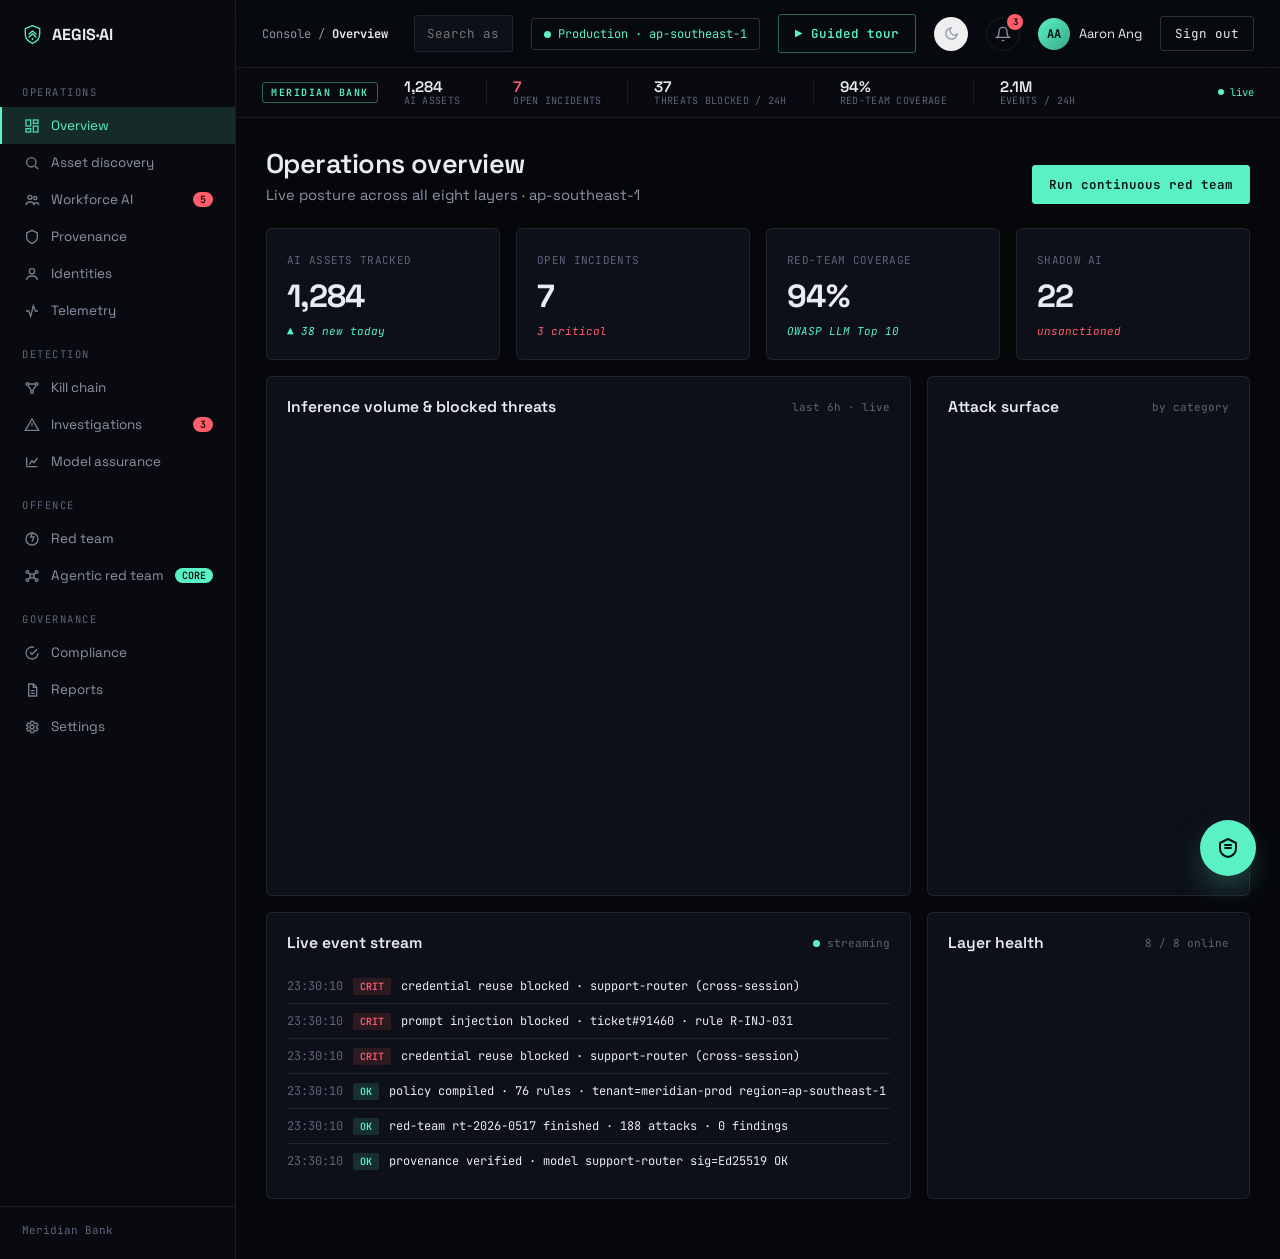
==== commit 0f1cb93b: "Console: side-by-side live tail + production-grade simulated telemetry - Persistent right-rail termi" ====
--- a/console-23fcc79206daaf7d7ac2270d93c924eb.html
+++ b/console-23fcc79206daaf7d7ac2270d93c924eb.html
@@ -14,6 +14,7 @@
 :root{--bg:#06070a;--bg-2:#080a0f;--panel:#0d1018;--panel-2:#11151f;--line:rgba(255,255,255,.08);--line-2:rgba(255,255,255,.16);--txt:#e8ecf2;--muted:#8b94a6;--faint:#5b6479;--accent:#5af2c4;--accent-dim:rgba(90,242,196,.14);--danger:#ff5d6c;--danger-dim:rgba(255,93,108,.13);--warn:#ffb454;--mono:'JetBrains Mono',ui-monospace,monospace;--sans:'Space Grotesk',-apple-system,sans-serif}
 *{box-sizing:border-box;margin:0;padding:0}
 body{background:var(--bg);color:var(--txt);font-family:var(--sans);font-size:15px;-webkit-font-smoothing:antialiased;display:grid;grid-template-columns:236px 1fr;grid-template-rows:auto auto 1fr;min-height:100vh}
+@media(min-width:1281px){body{grid-template-columns:236px 1fr 440px}}
 a{color:inherit;text-decoration:none}
 ::selection{background:var(--accent);color:#04130d}
 ::-webkit-scrollbar{width:9px;height:9px}::-webkit-scrollbar-thumb{background:var(--line-2);border-radius:6px}
@@ -244,6 +245,31 @@
 .cop-in button{background:var(--accent);color:#04130d;border:0;border-radius:8px;padding:0 14px;font-weight:600;cursor:pointer}
 .cop-typing{align-self:flex-start;color:var(--faint);font-family:var(--mono);font-size:12px;padding:4px 6px}
 @media(max-width:560px){.cop{height:calc(100vh - 24px);bottom:12px;right:12px}}
+
+/* side terminal (production-grade live tail) */
+.siderm{grid-column:3;grid-row:1/-1;background:#04060a;border-left:1px solid var(--line);display:none;flex-direction:column;min-width:0;position:sticky;top:0;height:100vh}
+@media(min-width:1281px){.siderm{display:flex}}
+.srm-head{display:flex;align-items:center;gap:8px;padding:10px 12px;border-bottom:1px solid var(--line);background:rgba(255,255,255,.02)}
+.srm-tag{font-family:var(--mono);font-size:10.5px;color:var(--accent);padding:2px 8px;border:1px solid rgba(90,242,196,.35);border-radius:3px;letter-spacing:.3px}
+.srm-meta{font-family:var(--mono);font-size:10.5px;color:var(--faint);margin-right:auto;display:flex;align-items:center;gap:6px}
+.srm-meta i{width:6px;height:6px;border-radius:50%;background:var(--accent);animation:pulse 1.6s infinite}
+.srm-btn{background:transparent;border:1px solid var(--line-2);color:var(--muted);font-size:11px;padding:3px 8px;border-radius:3px;cursor:pointer;font-family:var(--mono);min-width:26px}
+.srm-btn.on{color:#04130d;background:var(--accent);border-color:var(--accent)}
+.srm-btn:hover{color:var(--accent);border-color:var(--accent)}
+.srm-log{flex:1;margin:0;padding:8px 10px;font-family:var(--mono);font-size:11px;line-height:1.55;color:#aeb6c4;overflow:auto;white-space:pre-wrap;word-break:break-all}
+.srm-log .l-info{color:#9aa3b3}
+.srm-log .l-ok{color:#9aa3b3}
+.srm-log .l-warn{color:#ffb454}
+.srm-log .l-crit{color:#ff7080}
+.srm-log .l-debug{color:#5b6479}
+.srm-log .ts{color:#5b6479}
+.srm-log .sev-INFO{color:#9aa3b3}
+.srm-log .sev-WARN{color:#ffb454}
+.srm-log .sev-ERROR{color:#ff7080}
+.srm-log .sev-DEBUG{color:#5b6479}
+.srm-log .comp{color:#5af2c4}
+.srm-foot{padding:8px 12px;font-family:var(--mono);font-size:10.5px;color:var(--faint);border-top:1px solid var(--line);background:rgba(255,255,255,.02);display:flex;gap:12px;flex-wrap:wrap}
+.termlog{background:#04060a;border:1px solid var(--line);border-radius:4px;color:#aeb6c4;font-family:var(--mono);font-size:11px;line-height:1.55;padding:10px 12px;margin-top:12px;max-height:220px;overflow:auto;white-space:pre-wrap;word-break:break-all}
 </style>
 </head>
 <body>
@@ -636,6 +662,18 @@
 
 </main>
 
+<aside class="siderm" id="siderm" aria-label="Live event tail">
+  <div class="srm-head">
+    <span class="srm-tag">aegis-edge@p-7c9f</span>
+    <span class="srm-meta" id="srmMeta"><i></i>ap-southeast-1a · evt 0/s</span>
+    <button class="srm-btn on" id="srmFollow" title="Follow tail">⇣</button>
+    <button class="srm-btn" id="srmPause" title="Pause">❚❚</button>
+    <button class="srm-btn" id="srmClear" title="Clear">↻</button>
+  </div>
+  <pre class="srm-log" id="srmLog" aria-live="off"></pre>
+  <div class="srm-foot" id="srmFoot"><span>k8s healthy</span><span>kafka lag 2</span><span>gc p50 22ms</span><span>ocsf v1.3</span></div>
+</aside>
+
 <div class="toast" id="toast"></div>
 
 <button class="cop-fab" id="copFab" aria-label="Open AEGIS copilot" title="AEGIS copilot">
@@ -709,28 +747,64 @@
 function clk(){var d=new Date();return ("0"+d.getHours()).slice(-2)+":"+("0"+d.getMinutes()).slice(-2)+":"+("0"+d.getSeconds()).slice(-2);}
 function evRow(sev,msg){return '<div class="ev"><span class="tm">'+clk()+'</span><span class="sev '+sev+'">'+sev.toUpperCase()+'</span><span class="msg">'+msg+'</span></div>';}
 
-/* ---------- live feeds ---------- */
-var feedMsgs=[
- ["ok","agent svc-rag-07 verified · scoped JIT token issued (TTL 5m)"],
- ["warn","shadow MCP server discovered · unsanctioned-mcp-bridge"],
- ["crit","prompt injection blocked · support ticket #88213"],
- ["ok","red-team rt-0517 finished · 206 attacks · 1 finding"],
- ["ok","model llama-fraud re-scanned · no new CVEs"],
- ["warn","system-prompt drift · checkout-bot v42 → v43"],
- ["crit","credential reuse blocked · agent identity svc-rag-07"],
- ["ok","incident #4471 contained · prompt rolled back to v41"],
- ["ok","provenance verified · hf:meta/llama-3.1 signature OK"],
- ["warn","unusual A2A burst · planner→executor 41 msg/30s"]
-];
-var fi=0;
-function pushFeed(elId,n){
- var el=document.getElementById(elId);if(!el)return;
- var m=feedMsgs[fi%feedMsgs.length];fi++;
- el.insertAdjacentHTML("afterbegin",evRow(m[0],m[1]));
- while(el.children.length>n)el.removeChild(el.lastChild);
-}
+/* ---------- live feeds (production-grade synthetic stream) ---------- */
+function rid(){var s="0123456789ABCDEFGHJKMNPQRSTVWXYZ",r="01HZK";for(var i=0;i<21;i++)r+=s[Math.random()*s.length|0];return r;}
+function rint(a,b){return a+Math.floor(Math.random()*(b-a+1));}
+function pick(a){return a[Math.random()*a.length|0];}
+function now2(){var d=new Date();function p(n,w){n=String(n);while(n.length<w)n="0"+n;return n;}return p(d.getHours(),2)+":"+p(d.getMinutes(),2)+":"+p(d.getSeconds(),2)+"."+p(d.getMilliseconds(),3);}
+
+var AGENTS=["svc-rag-07","planner-agent-v2","checkout-bot","support-router","kyc-screener","collections-bot","fraud-triage"];
+var MODELS=["llm-prod","credit-risk-pd","kyc-screen","embed-prod","support-router","fraud-detect"];
+var TOOLS=["internal_search","read_doc","write_kb","query_db","payments_lookup","ticket_open","graph_query"];
+var STORES=["meridian-kb-prod","support-kb","policy-vstore","onboarding-kb"];
+var RULES=["R-AI-007","R-AI-014","R-NHI-002","R-EG-014","R-SUP-021","R-INJ-031","R-MEM-009","R-PLAN-016"];
+
+function genTel(){
+ var t=Math.random();
+ if(t<0.20) return {s:Math.random()<0.05?"warn":"ok",m:"llm.completion model="+pick(MODELS)+" actor="+pick(AGENTS)+" req="+rid()+" in="+rint(120,1100)+"t out="+rint(80,900)+"t lat="+rint(180,1400)+"ms cost=$"+(Math.random()*0.04).toFixed(4)};
+ if(t<0.36) return {s:"ok",m:"tool.call name="+pick(TOOLS)+" actor="+pick(AGENTS)+" req="+rid()+" args="+rint(1,4)+" lat="+rint(20,420)+"ms decision=ALLOW"};
+ if(t<0.46) return {s:Math.random()<0.3?"warn":"ok",m:"rag.retrieve store="+pick(STORES)+" k="+rint(4,12)+" top_score="+(0.5+Math.random()*0.45).toFixed(3)+" lat="+rint(8,90)+"ms"};
+ if(t<0.55) return {s:"ok",m:"identity.token issue principal="+pick(AGENTS)+" scope=read:kb,tool:search ttl=300s kid="+rid().slice(0,16)};
+ if(t<0.63) return {s:"ok",m:"agent.message a2a from=planner-agent-v2 to="+pick(AGENTS)+" route=plan-"+rint(1,9)+" sig=ok"};
+ if(t<0.71) return {s:"ok",m:"model.inference gpu=A100 batch="+rint(8,32)+" p50="+rint(22,58)+"ms tokens="+rint(900,4800)};
+ if(t<0.79) return {s:"ok",m:"policy.check actor="+pick(AGENTS)+" intent=tool:"+pick(["read","write","invoke"])+" decision="+(Math.random()<0.95?"ALLOW":"DENY")+" rule="+pick(RULES)};
+ if(t<0.86) return {s:Math.random()<0.15?"warn":"ok",m:"redteam.attack run=rt-2026-0517 class="+pick(["indirect_injection","tool_abuse","a2a_spoof","memory_poison","exfil"])+" variant="+rint(1,180)+" result="+(Math.random()<0.94?"BLOCKED":"DETECTED")};
+ if(t<0.92) return {s:"warn",m:"drift.signal model=credit-risk-pd feature="+pick(["postcode","tenure","age_band","income"])+" psi="+(0.12+Math.random()*0.18).toFixed(3)+" window=14d"};
+ if(t<0.97) return {s:"crit",m:"injection.detected source=ticket#"+rint(80000,99999)+" actor="+pick(AGENTS)+" payload_sha=9f3a"+rid().slice(0,8).toLowerCase()+" action=BLOCK"};
+ return {s:"crit",m:"egress.deny rule=R-EG-014 actor="+pick(AGENTS)+" dst=ext://"+pick(["paste.dev","reqbin.io","webhook.site"])+" bytes="+rint(2048,16384)};
+}
+
+function genFeed(){
+ var arr=[
+  {s:"ok",f:function(){return "agent "+pick(AGENTS)+" verified · scoped JIT token issued (TTL 5m, kid="+rid().slice(0,12)+")";}},
+  {s:"warn",f:function(){return "shadow MCP server discovered · unsanctioned-mcp-bridge · scope tool:fs:write";}},
+  {s:"crit",f:function(){return "prompt injection blocked · ticket#"+rint(80000,99999)+" · rule R-INJ-031";}},
+  {s:"ok",f:function(){return "red-team rt-2026-0517 finished · "+rint(180,260)+" attacks · "+rint(0,2)+" findings";}},
+  {s:"ok",f:function(){return "model "+pick(MODELS)+" re-scanned · no new CVEs";}},
+  {s:"warn",f:function(){return "system-prompt drift · checkout-bot v"+rint(40,44)+" → v"+rint(45,49);}},
+  {s:"crit",f:function(){return "credential reuse blocked · "+pick(AGENTS)+" (cross-session)";}},
+  {s:"ok",f:function(){return "incident #"+rint(4460,4490)+" contained · prompt rolled back to v"+rint(38,42);}},
+  {s:"ok",f:function(){return "provenance verified · model "+pick(MODELS)+" sig=Ed25519 OK";}},
+  {s:"warn",f:function(){return "unusual A2A burst · planner → "+pick(AGENTS)+" "+rint(30,60)+" msg / 30s";}},
+  {s:"ok",f:function(){return "policy compiled · "+rint(40,80)+" rules · tenant=meridian-prod region=ap-southeast-1";}},
+  {s:"warn",f:function(){return "memory write flagged · vstore="+pick(STORES)+" anomaly="+(0.6+Math.random()*0.35).toFixed(2);}}
+ ];
+ var p=pick(arr);return {s:p.s,m:p.f()};
+}
+
+function pushFeed(elId,n){var el=document.getElementById(elId);if(!el)return;var g=genFeed();el.insertAdjacentHTML("afterbegin",evRow(g.s,g.m));while(el.children.length>n)el.removeChild(el.lastChild);}
 ["ovFeed"].forEach(function(id){for(var i=0;i<6;i++)pushFeed(id,8);});
-var telProto=["llm.completion model=llm-prod tokens=812 lat=940ms","tool.call name=internal_search args=2 actor=svc-rag-07","agent.message a2a planner→executor route=plan-3","identity.token issue scope=read:kb ttl=300s","rag.retrieve store=support-kb k=8 score=0.82","model.inference gpu=A100 batch=16 p50=38ms","policy.check intent=tool:write decision=ALLOW","redteam.attack class=indirect_injection variant=142 result=BLOCKED"];
+function pushTel(){var el=document.getElementById("telFeed");if(!el)return;var g=genTel();el.insertAdjacentHTML("afterbegin",evRow(g.s,g.m));while(el.children.length>40)el.removeChild(el.lastChild);}
+
+function termLog(wrapId,lines){
+ var w=document.getElementById(wrapId);if(!w)return;
+ var pre=w.querySelector("pre.termlog");
+ if(!pre){pre=document.createElement("pre");pre.className="termlog";w.appendChild(pre);}
+ (Array.isArray(lines)?lines:[lines]).forEach(function(ln){pre.appendChild(document.createTextNode("["+now2()+"] "+ln+"\n"));});
+ while(pre.childNodes.length>160)pre.removeChild(pre.firstChild);
+ pre.scrollTop=pre.scrollHeight;
+}
+function termReset(wrapId){var w=document.getElementById(wrapId);if(!w)return;var pre=w.querySelector("pre.termlog");if(pre)pre.textContent="";}
 var tp=0;
 function pushTel(){var el=document.getElementById("telFeed");if(!el)return;var sev=Math.random()<.12?"crit":Math.random()<.3?"warn":"ok";el.insertAdjacentHTML("afterbegin",evRow(sev,telProto[tp%telProto.length]));tp++;while(el.children.length>40)el.removeChild(el.lastChild);}
 for(var k=0;k<24;k++)pushTel();
@@ -955,13 +1029,24 @@
 document.getElementById("runRT").addEventListener("click",function(){
  var btn=this;btn.disabled=true;btn.textContent="● Campaign running…";
  var wrap=document.getElementById("rtProgWrap");wrap.hidden=false;
- var p=0,si=0;
+ var p=0,si=0,lastSi=-1,runId="rt-2026-"+rint(500,599);
+ termReset("rtProgWrap");
+ termLog("rtProgWrap",["aegis-redteam: starting campaign "+runId+" tenant=meridian-prod region=ap-southeast-1","aegis-redteam: scope=8 domains library=owasp-llm-top10@v17,atlas@v4 seed=0x"+rid().slice(0,8).toLowerCase()]);
  var iv=setInterval(function(){
   p+=Math.random()*7+4;if(p>100)p=100;
   si=Math.min(stages.length-1,Math.floor(p/100*stages.length));
   document.getElementById("rtBar").style.width=p+"%";
   document.getElementById("rtPct").textContent=Math.round(p)+"%";
   document.getElementById("rtStage").textContent=stages[si];
+  if(si!==lastSi){
+   lastSi=si;
+   var n=rint(40,180), pass=Math.max(0,n-rint(0,3));
+   termLog("rtProgWrap",[
+    runId+" phase="+(si+1)+"/"+stages.length+" "+stages[si].toLowerCase().replace(/\s+/g,"_")+" generated="+n+" variants",
+    runId+" target=llm-prod actor="+pick(AGENTS)+" req="+rid()+" lat_p50="+rint(180,520)+"ms",
+    runId+" results=BLOCKED:"+pass+"/"+n+" DETECTED:"+(n-pass)+" siem=splunk:meridian rule="+pick(RULES)
+   ]);
+  }
   if(p>=100){
    clearInterval(iv);
    document.getElementById("rtStage").textContent="Campaign complete · detections tuned";
@@ -980,6 +1065,7 @@
      notify("✓ Red-team campaign complete","No new findings · "+atk+" attacks · coverage 95%");
    }
    document.getElementById("rtCov").textContent=(newFinding?"95":"96")+"%";
+   termLog("rtProgWrap",[runId+" finalize attacks="+atk+" coverage="+(newFinding?"95":"96")+"% findings="+(newFinding?1:0)+" duration="+rint(38,72)+"s",runId+" report.signed sha256=9f3a"+rid().slice(0,8).toLowerCase()+" dispatched to: ciso, soc, audit-log"]);
    btn.disabled=false;btn.textContent="▶ Run red-team campaign";
    setTimeout(function(){wrap.hidden=true;document.getElementById("rtBar").style.width="0%";},2500);
   }
@@ -1019,13 +1105,34 @@
  var btn=this;btn.disabled=true;btn.textContent="● Running agentic kill chain…";
  var wrap=document.getElementById("agtProgWrap");wrap.hidden=false;
  document.querySelectorAll("#agtFlow .kn").forEach(function(n){n.classList.remove("lit","done","warn","crit");});
- var p=0,lit=0;
+ var p=0,lit=0,lastSi=-1,runId="agt-2026-"+rint(500,599);
+ termReset("agtProgWrap");
+ termLog("agtProgWrap",[
+  "aegis-redteam: planning "+runId+" target=svc-rag-07 tenant=meridian-prod region=ap-southeast-1",
+  "aegis-redteam: agent.graph nodes=14 trust_edges=23 tools=12 memory=long-term store=meridian-kb-prod",
+  "aegis-redteam: safe-exec enabled · target=production-equivalent · kill-switch armed"
+ ]);
+ var AGT_DET=[
+  function(){return [runId+" phase=01 goal-hijack vector=indirect_injection asset=kb-doc#"+rint(80000,99999),
+   runId+" payload.sha=9f3a"+rid().slice(0,8).toLowerCase()+" accepted=true follow_attacker=0.91"]; },
+  function(){return [runId+" phase=02 memory-poison vstore=meridian-kb-prod tactic=delayed_trigger ttl=72h",
+   runId+" delta_vec="+(0.001+Math.random()*0.004).toFixed(4)+" rows_inserted="+rint(1,5)+" persistence=verified"]; },
+  function(){return [runId+" phase=03 tool-chain.abuse path=internal_search→read_doc→write_kb",
+   runId+" pattern=confused_deputy escalation=privilege_delta+2 actor=svc-rag-07"]; },
+  function(){return [runId+" phase=04 a2a.spoof from=planner-svc to=executor-agent sig=invalid",
+   runId+" replay_detected=true policy=R-NHI-002 result=BLOCKED"]; },
+  function(){return [runId+" phase=05 exfil.attempt dst=ext://paste.dev bytes="+rint(2048,8192),
+   runId+" dlp.rule=R-EG-014 verdict=BLOCKED at_egress=true"]; },
+  function(){return [runId+" phase=06 scoring metrics=correlated_incidents,detection_lat,false_positives",
+   runId+" findings=1 tuning=auto detection.update commit="+rid().slice(0,7).toLowerCase()]; }
+ ];
  var iv=setInterval(function(){
   p+=Math.random()*7+4;if(p>100)p=100;
   var si=Math.min(agtStages.length-1,Math.floor(p/100*agtStages.length));
   document.getElementById("agtBar").style.width=p+"%";
   document.getElementById("agtPct").textContent=Math.round(p)+"%";
   document.getElementById("agtStage").textContent=agtStages[si];
+  if(si!==lastSi){lastSi=si;termLog("agtProgWrap",AGT_DET[Math.min(si,AGT_DET.length-1)]());}
   var nodes=document.querySelectorAll("#agtFlow .kn");
   var want=Math.min(nodes.length,Math.floor(p/100*nodes.length)+1);
   for(;lit<want;lit++){var cl=lit<2?"done":lit<4?"warn":"crit";nodes[lit].classList.add("lit",cl);}
@@ -1040,6 +1147,7 @@
    document.getElementById("rtFind").textContent=3;
    document.getElementById("incBadge").textContent=5;
    document.getElementById("bellN").textContent=5;
+   termLog("agtProgWrap",[runId+" finalize verdict=contained findings=1 evidence.sha=9f3a"+rid().slice(0,8).toLowerCase()+" duration="+rint(28,52)+"s",runId+" incident.open #4492 owner=soc-tier3 siem=splunk:meridian queue=purple-team"]);
    notify("⚠ Agentic red team opened incident #4492","Memory-poisoning chain on svc-rag-07 · contained, purple-team queue");
    btn.disabled=false;btn.textContent="▶ Run agentic kill chain";
    setTimeout(function(){wrap.hidden=true;document.getElementById("agtBar").style.width="0%";},2600);
@@ -1087,13 +1195,28 @@
  document.getElementById("auSummary").hidden=true;
  document.getElementById("auResult").hidden=true;
  document.getElementById("auColA").textContent=fw.col;
- var p=0;
+ termReset("auProgWrap");
+ var runId="au-2026-"+rint(900,999);
+ termLog("auProgWrap",[
+  "aegis-audit: starting "+fw.short+" conformity audit "+runId+" tenant=meridian-prod",
+  "aegis-audit: loading control set rows="+fw.rows.length+" total="+fw.total+" frameworks="+fw.short,
+  "aegis-audit: evidence sources=[discovery, identity, assurance, redteam, workforce-ai]"
+ ]);
+ var p=0,lastSi=-1;
  var iv=setInterval(function(){
   p+=Math.random()*6+4;if(p>100)p=100;
   var si=Math.min(fw.stages.length-1,Math.floor(p/100*fw.stages.length));
   document.getElementById("auBar").style.width=p+"%";
   document.getElementById("auPct").textContent=Math.round(p)+"%";
   document.getElementById("auStage").innerHTML=fw.stages[si];
+  if(si!==lastSi){
+   lastSi=si;
+   var r=fw.rows[Math.min(si,fw.rows.length-1)];
+   termLog("auProgWrap",[
+    runId+" assess "+r[0].replace(/&amp;/g,"&")+" evidence_src="+r[2].replace(/&amp;/g,"&")+" dur="+rint(180,920)+"ms",
+    runId+" result="+r[4]+" attached.sha=9f3a"+rid().slice(0,8).toLowerCase()
+   ]);
+  }
   if(p>=100){
    clearInterval(iv);
    document.getElementById("auT").innerHTML=fw.rows.map(function(c,ix){return '<tr data-i="'+ix+'" style="cursor:pointer">'+'<td>'+c[0]+'</td><td><span class="pill">'+c[1]+'</span></td><td>'+c[2]+'</td><td>'+st(c[3],c[4])+'</td></tr>';}).join("");
@@ -1109,6 +1232,7 @@
    var barEl=Array.prototype.slice.call(document.querySelectorAll("#cmpBars .lbl")).filter(function(l){return fw.bar.test(l.textContent);})[0];
    if(barEl){barEl.querySelector("span:last-child").textContent=lift+"%";var nx=barEl.nextElementSibling;nx.querySelector("i").style.width=lift+"%";nx.classList.remove("wn","dng");}
    document.getElementById("cmpFeed").insertAdjacentHTML("afterbegin",evRow(nc>0?"warn":"ok",fw.name.replace(/&amp;/g,"&")+" audit completed · "+fw.total+" controls · report signed"));
+   termLog("auProgWrap",[runId+" summarise total="+fw.total+" conformant="+conf+" observations="+obs+" nonconformities="+nc,runId+" coverage_bar "+fw.short+"="+lift+"% report.sign Ed25519 sha=9f3a"+rid().slice(0,8).toLowerCase()]);
    notify("✓ "+fw.short+" audit complete",conf+" conformant · "+obs+" observations · "+nc+" to remediate");
    btn.disabled=false;btn.textContent="▶ Run audit";
    setTimeout(function(){document.getElementById("auProgWrap").hidden=true;document.getElementById("auBar").style.width="0%";},2200);
@@ -1180,12 +1304,30 @@
  var btn=this;btn.disabled=true;btn.textContent="● Compiling…";
  var w=document.getElementById("repProgWrap");w.hidden=false;
  var sg=["Aggregating posture across 8 layers","Summarising incidents &amp; response","Rolling up red-team coverage","Compiling multi-framework compliance","Model-risk &amp; bias summary (credit-risk-pd)","Rendering board pack &amp; signing"];
+ var runId="rep-2026-"+rint(700,799),lastSi=-1;
+ termReset("repProgWrap");
+ termLog("repProgWrap",[
+  "aegis-report: starting "+runId+" type=board-pack scope=quarterly tenant=meridian-prod",
+  "aegis-report: sources=overview,incidents,redteam,assurance,compliance,reports.lib window=90d",
+  "aegis-report: aggregating events n="+rint(1900000,2400000)+" ms="+rint(380,640)
+ ]);
+ var DET=[
+   function(){return runId+" posture grade=A- assets=1284 incidents.open=7 redteam.cov=94% shadow_ai=22";},
+   function(){return runId+" incidents.summary critical=3 contained_p50="+rint(8,16)+"m mttr_change=-31%";},
+   function(){return runId+" redteam.rollup runs="+rint(48,80)+" findings_closed="+rint(40,72)+" new="+rint(0,3);},
+   function(){return runId+" compliance.rollup ISO42001="+rint(91,96)+"% EU_AI_Act="+rint(92,97)+"% IMDA="+rint(88,94)+"%";},
+   function(){return runId+" model-risk credit-risk-pd PSI=0.27 AUC=0.81 disparate_impact=0.82 status=watch";},
+   function(){return runId+" render layout=board-pack pages=6 sign=Ed25519 sha=9f3a"+rid().slice(0,8).toLowerCase();}
+ ];
  var p=0;var iv=setInterval(function(){
   p+=Math.random()*7+5;if(p>100)p=100;
   document.getElementById("repBar").style.width=p+"%";
   document.getElementById("repPct").textContent=Math.round(p)+"%";
-  document.getElementById("repStage").innerHTML=sg[Math.min(sg.length-1,Math.floor(p/100*sg.length))];
+  var si=Math.min(sg.length-1,Math.floor(p/100*sg.length));
+  document.getElementById("repStage").innerHTML=sg[si];
+  if(si!==lastSi){lastSi=si;termLog("repProgWrap",[DET[si]()]);}
   if(p>=100){clearInterval(iv);
+   termLog("repProgWrap",[runId+" distribute → CISO, board, audit-log retention=7y immutable=true"]);
    notify("✓ Executive report generated","Board pack · 6 pages · signed &amp; added to library");
    var cf=document.getElementById("cmpFeed");if(cf)cf.insertAdjacentHTML("afterbegin",evRow("ok","Executive board pack generated &amp; distributed to risk committee"));
    btn.disabled=false;btn.textContent="▶ Generate executive report";
@@ -1201,7 +1343,17 @@
  document.querySelectorAll("#assetT tr").forEach(function(tr){tr.style.display=tr.textContent.toLowerCase().indexOf(q)>-1?"":"none";});
 });
 
-document.getElementById("rescanBtn").addEventListener("click",function(){var b=this;b.disabled=true;b.textContent="Sweeping…";setTimeout(function(){b.disabled=false;b.textContent="Re-run discovery sweep";notify("✓ Discovery sweep complete","3 new assets · 1 new shadow LLM");},1800);});
+document.getElementById("rescanBtn").addEventListener("click",function(){
+ var b=this;b.disabled=true;b.textContent="Sweeping…";
+ var lines=[
+  ["ok","discovery scanner=cloud:aws region=ap-southeast-1 accounts="+rint(3,7)+" assets+="+rint(8,22)+" lat="+rint(12,28)+"s"],
+  ["ok","discovery scanner=oauth:office region=eu-west-1 grants_scanned="+rint(180,420)+" new_shadow_apps="+rint(1,3)],
+  ["warn","discovery scanner=browser:webext sessions="+rint(380,520)+" shadow_llm_uses="+rint(8,16)+" users.flagged="+rint(1,4)],
+  ["ok","discovery scanner=code:repo connectors="+rint(40,70)+" ai_sdks_found="+rint(6,12)+" mcp_endpoints="+rint(1,4)],
+  ["ok","discovery commit="+rid().slice(0,7).toLowerCase()+" delta=+"+rint(10,28)+" assets · "+rint(0,2)+" shadow LLM tools"]
+ ];
+ var i=0;var iv=setInterval(function(){if(i<lines.length){var l=lines[i++];document.getElementById("ovFeed").insertAdjacentHTML("afterbegin",evRow(l[0],l[1]));var el=document.getElementById("ovFeed");while(el.children.length>10)el.removeChild(el.lastChild);}else{clearInterval(iv);b.disabled=false;b.textContent="Re-run discovery sweep";notify("✓ Discovery sweep complete",rint(2,5)+" new assets · "+rint(0,2)+" new shadow LLM");}},420);
+});
 document.getElementById("replayKC").addEventListener("click",function(){
  var nodes=document.querySelectorAll("#kcFlow .kn");
  nodes.forEach(function(n){n.classList.remove("lit");});
@@ -1412,6 +1564,73 @@
  document.getElementById("copChips").addEventListener("click",function(e){if(e.target.tagName==="BUTTON")send(e.target.textContent);});
  add("bot","I am the <b>AEGIS copilot</b>. Tell me what to do and I will run it: start a campaign, run an agentic kill chain, audit a framework, generate a report, or open any page. Try a chip below or say <b>help</b>.");
 })();
+
+/* ---------- side live-tail (production-grade) ---------- */
+(function(){
+ var log=document.getElementById("srmLog");if(!log) return;
+ var paused=false, follow=true, inSec=0;
+ function p(n,w){n=String(n);while(n.length<w)n="0"+n;return n;}
+ function tsISO(d){var tz=-d.getTimezoneOffset(),sg=tz>=0?"+":"-";tz=Math.abs(tz);
+  return d.getFullYear()+"-"+p(d.getMonth()+1,2)+"-"+p(d.getDate(),2)+"T"+p(d.getHours(),2)+":"+p(d.getMinutes(),2)+":"+p(d.getSeconds(),2)+"."+p(d.getMilliseconds(),3)+sg+p(Math.floor(tz/60),2)+":"+p(tz%60,2);}
+ var COMPS=["aegis-edge","aegis-correlator","aegis-redteam","aegis-audit","aegis-broker","aegis-ingest","aegis-policy","aegis-dlp","aegis-identity"];
+ var PODS=["p-7c9f","p-3a2e","p-9b41","p-2d77","p-5e10","p-1a83","p-c4d0"];
+ var SEV={ok:"INFO ",info:"INFO ",warn:"WARN ",crit:"ERROR",dbg:"DEBUG"};
+ function comp(){return pick(COMPS)+"/"+pick(PODS);}
+ function esc(s){return s.replace(/&/g,"&amp;").replace(/</g,"&lt;");}
+ function emitLine(d,sev,cls,compTag,body){
+  var sevTag=SEV[sev==="ok"?"info":sev]||"INFO ";
+  var html='<span class="ts">'+tsISO(d)+'</span> <span class="comp">['+esc(compTag)+']</span> <span class="sev-'+sevTag.trim()+'">'+sevTag+'</span> '+'<span class="l-'+cls+'">'+esc(body)+'</span>';
+  log.insertAdjacentHTML("beforeend", html+"\n");
+  inSec++;
+ }
+ function emit(){
+  var d=new Date(), r=Math.random();
+  var tid=rid().slice(0,32).toLowerCase(), sid=rid().slice(0,16).toLowerCase();
+  if(r<0.50){
+   var g=genTel();
+   var cls=g.s==="warn"?"warn":g.s==="crit"?"crit":"info";
+   emitLine(d,g.s,cls,comp(),"trace="+tid+" span="+sid+" "+g.m);
+  } else if(r<0.62){
+   emitLine(d,"dbg","debug",comp(),"gc.pause="+rint(8,42)+"ms heap="+rint(220,920)+"Mi/1Gi rss="+rint(280,640)+"Mi threads="+rint(48,128));
+  } else if(r<0.70){
+   emitLine(d,"info","info",pick(COMPS)+"/leader","kafka.consumer topic=aegis.events partition="+rint(0,11)+" lag="+rint(0,9)+" rate="+rint(800,2400)+"/s commit_lat="+rint(2,18)+"ms");
+  } else if(r<0.77){
+   emitLine(d,"info","info","aegis-broker/"+pick(PODS),"tls.accept peer="+pick(AGENTS)+".meridian.svc spki=sha256:"+rid().slice(0,16).toLowerCase()+" alpn=h2 ms="+rint(2,14));
+  } else if(r<0.83){
+   emitLine(d,"info","info","aegis-policy/"+pick(PODS),"policy.compile commit="+rid().slice(0,7).toLowerCase()+" rules="+rint(48,82)+" wasm.size="+rint(180,420)+"KiB ms="+rint(180,540));
+  } else if(r<0.89){
+   emitLine(d,"warn","warn","aegis-correlator/"+pick(PODS),"rule="+pick(RULES)+" matched n="+rint(2,9)+" tenant=meridian-prod region=ap-southeast-1 lat_p95="+rint(40,180)+"ms");
+  } else if(r<0.94){
+   emitLine(d,"dbg","debug","aegis-ingest/"+pick(PODS),"batch in="+rint(800,2400)+" ocsf=true sink=splunk:meridian dur="+rint(40,180)+"ms drop=0");
+  } else {
+   emitLine(d,"crit","crit","aegis-correlator/"+pick(PODS),"ai_killchain.match incident=#"+rint(4480,4499)+" stages=5 confidence=0.94 trace="+tid);
+   emitLine(new Date(d.getTime()+13),"warn","warn","aegis-identity/"+pick(PODS),"token.revoke principal=svc-rag-07 reason=cross_session_reuse tokens=3 kid_prefix="+rid().slice(0,12).toLowerCase());
+   emitLine(new Date(d.getTime()+27),"info","ok","aegis-dlp/"+pick(PODS),"egress.deny rule=R-EG-014 dst=ext://paste.dev bytes="+rint(2048,16384)+" sha=9f3a"+rid().slice(0,6).toLowerCase());
+  }
+  while(log.childElementCount>260)log.removeChild(log.firstChild);
+  if(follow)log.scrollTop=log.scrollHeight;
+ }
+ // initial backlog so it looks like an already-running production tail
+ for(var i=0;i<80;i++) emit();
+ var tick=function(){if(!paused)emit();};
+ var tk1=setInterval(tick,420), tk2=setInterval(function(){if(!paused&&Math.random()<0.4)emit();},700);
+ setInterval(function(){
+   var m=document.getElementById("srmMeta");
+   if(m){m.innerHTML='<i></i>ap-southeast-1a · evt '+inSec+'/s'; }
+   inSec=0;
+ },1000);
+ var FOOT=[
+   ["k8s healthy","kafka lag 2","gc p50 22ms","ocsf v1.3"],
+   ["ingest 1.8k evt/s","siem.lag 0","drop 0","policy v2026.05.17"],
+   ["broker tls peers 14","cert rot 18d","spiffe trust 3","etcd quorum 5/5"],
+   ["redteam q=ready","audit q=0","report q=0","queue lag 0"]
+ ];
+ var fi=0;setInterval(function(){fi=(fi+1)%FOOT.length;var f=document.getElementById("srmFoot");if(f){f.innerHTML=FOOT[fi].map(function(x){return "<span>"+x+"</span>";}).join("");}},5000);
+ var fb=document.getElementById("srmFollow"),pb=document.getElementById("srmPause"),cb=document.getElementById("srmClear");
+ if(fb)fb.addEventListener("click",function(){follow=!follow;fb.classList.toggle("on",follow);if(follow)log.scrollTop=log.scrollHeight;});
+ if(pb)pb.addEventListener("click",function(){paused=!paused;pb.classList.toggle("on",paused);pb.textContent=paused?"▶":"❚❚";});
+ if(cb)cb.addEventListener("click",function(){log.textContent="";});
+})();
 })();
 </script>
 </body>
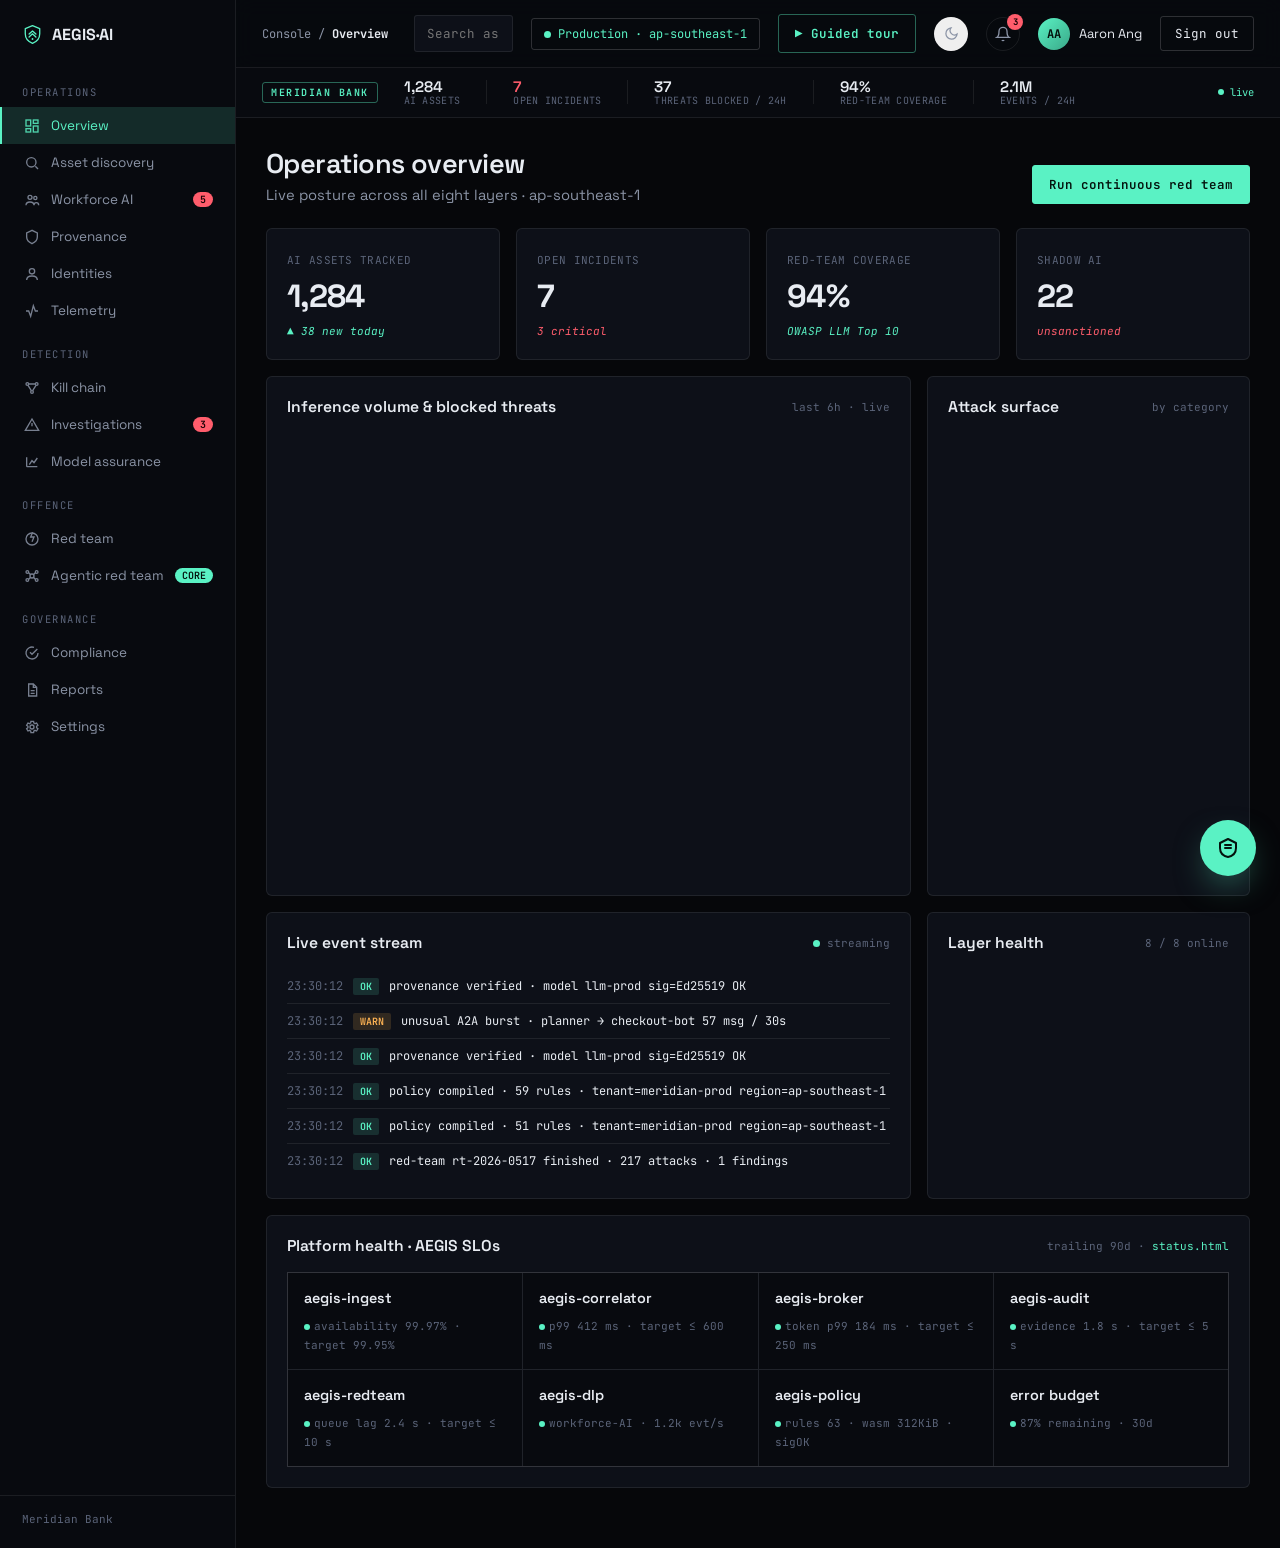
==== commit c2a85b11: "Engineering credibility pack: whitepaper, status, security.txt, Eval Bench, SLOs - /whitepaper.html:" ====
--- a/console-23fcc79206daaf7d7ac2270d93c924eb.html
+++ b/console-23fcc79206daaf7d7ac2270d93c924eb.html
@@ -352,6 +352,19 @@
       <div class="card"><div class="ch"><h3>Layer health</h3><span class="tag">8 / 8 online</span></div>
         <div id="layerHealth"></div></div>
     </div>
+    <div class="card" style="margin-top:16px"><div class="ch"><h3>Platform health · AEGIS SLOs</h3>
+      <span class="tag">trailing 90d · <a href="status.html" target="_blank" rel="noopener" style="color:var(--accent)">status.html</a></span></div>
+      <div class="grid g4" style="gap:1px;background:var(--line);border:1px solid var(--line)">
+        <div class="rtd"><span class="rn">aegis-ingest</span><span class="st ok"></span> <span class="rm">availability 99.97% · target 99.95%</span></div>
+        <div class="rtd"><span class="rn">aegis-correlator</span><span class="st ok"></span> <span class="rm">p99 412 ms · target ≤ 600 ms</span></div>
+        <div class="rtd"><span class="rn">aegis-broker</span><span class="st ok"></span> <span class="rm">token p99 184 ms · target ≤ 250 ms</span></div>
+        <div class="rtd"><span class="rn">aegis-audit</span><span class="st ok"></span> <span class="rm">evidence 1.8 s · target ≤ 5 s</span></div>
+        <div class="rtd"><span class="rn">aegis-redteam</span><span class="st ok"></span> <span class="rm">queue lag 2.4 s · target ≤ 10 s</span></div>
+        <div class="rtd"><span class="rn">aegis-dlp</span><span class="st ok"></span> <span class="rm">workforce-AI · 1.2k evt/s</span></div>
+        <div class="rtd"><span class="rn">aegis-policy</span><span class="st ok"></span> <span class="rm">rules 63 · wasm 312KiB · sigOK</span></div>
+        <div class="rtd"><span class="rn">error budget</span><span class="st ok"></span> <span class="rm">87% remaining · 30d</span></div>
+      </div>
+    </div>
   </section>
 
   <!-- DISCOVERY -->
@@ -495,7 +508,8 @@
 
   <!-- RED TEAM -->
   <section class="view" data-view="redteam">
-    <div class="h"><div><h1>Continuous full-stack red team</h1><p>Adversarial testing of the whole AI stack — model, agents, MCP, identity, supply chain and the cloud infra that hosts it</p></div>
+    <div class="h"><div><h1>Continuous full-stack red team</h1><p>Adversarial testing of the whole AI stack — model, agents, MCP, identity, supply chain and the cloud infra that hosts it</p>
+      <p style="font-family:var(--mono);font-size:11.5px;color:var(--faint);margin-top:8px">reproducibility · lib=<b id="rtLib" style="color:var(--accent);font-weight:500">owasp-llm-top10@v17.2 · atlas@v4</b> · seed=<b id="rtSeed" style="color:var(--accent);font-weight:500">0x9f3a2c</b> · target.commit=<b style="color:var(--accent);font-weight:500">2026.05.17</b></p></div>
       <button class="btn pri" id="runRT">▶ Run red-team campaign</button></div>
     <div class="grid g4">
       <div class="card kpi"><span>LAST RUN</span><b style="font-size:1.05rem;margin-top:14px" id="rtLast">2h ago</b><em class="fl">rt-2026-0517</em></div>
@@ -503,6 +517,10 @@
       <div class="card kpi"><span>OPEN FINDINGS</span><b id="rtFind">1</b><em class="dn">→ incident</em></div>
       <div class="card kpi"><span>COVERAGE</span><b id="rtCov">94%</b><em class="up">stack-wide</em></div>
     </div>
+    <div class="card" style="margin-top:16px" id="evalBench"><div class="ch"><h3>Eval Bench · public adversarial benchmarks</h3>
+      <span style="display:flex;gap:10px;align-items:center"><span class="tag">seeds &amp; versions pinned</span><button class="btn" id="runBench">▶ Re-run bench</button></span></div>
+      <table style="width:100%;border-collapse:collapse;font-size:13px"><thead><tr><th>Benchmark</th><th>Version</th><th>Block rate</th><th>Δ prior</th><th>Status</th></tr></thead><tbody id="benchT"></tbody></table>
+    </div>
     <div class="card" style="margin-top:16px"><div class="ch"><h3>Attack surface coverage</h3><span class="tag">whole stack · last run</span></div>
       <div class="grid g4" id="rtDomains" style="gap:1px;background:var(--line);border:1px solid var(--line)"></div></div>
     <div class="card" style="margin-top:16px" id="rtProgWrap" hidden>
@@ -516,7 +534,8 @@
   <!-- AGENTIC RED TEAM -->
   <section class="view" data-view="agentic">
     <div class="h"><div><h1>Agentic AI red team <span style="font-family:var(--mono);font-size:11px;letter-spacing:1px;color:#04130d;background:var(--accent);padding:3px 9px;border-radius:3px;vertical-align:middle">FLAGSHIP</span></h1>
-      <p>Attacks the whole agent loop on a real target: goal, memory, tools, identity and the agents it trusts. Safe execution scaffolding, simulated tools, production-equivalent targets, scoped blast radius and a kill switch.</p></div>
+      <p>Attacks the whole agent loop on a real target: goal, memory, tools, identity and the agents it trusts. Safe execution scaffolding, simulated tools, production-equivalent targets, scoped blast radius and a kill switch.</p>
+      <p style="font-family:var(--mono);font-size:11.5px;color:var(--faint);margin-top:8px">reproducibility · lib=<b style="color:var(--accent);font-weight:500">agentic-rt@v3.1 · atlas@v4 · pyrit@v0.5</b> · seed=<b id="agtSeed" style="color:var(--accent);font-weight:500">0x9f3a2c</b> · target=svc-rag-07@<b style="color:var(--accent);font-weight:500">2026.05.17</b></p></div>
       <button class="btn pri" id="runAgt">▶ Run agentic kill chain</button></div>
     <div class="grid g4">
       <div class="card kpi"><span>AGENTS IN SCOPE</span><b data-cu="611">0</b><em class="fl">incl. MCP servers</em></div>
@@ -1072,6 +1091,40 @@
  },360);
 });
 
+/* ---------- eval bench (public adversarial benchmarks) ---------- */
+var BENCH=[
+ ["JailbreakBench","v0.2 (2026-03)",96.4],
+ ["HarmBench","v1.1 (2026-02)",93.8],
+ ["AdvBench (text)","v2 (2026-01)",98.1],
+ ["OWASP LLM Top 10","v17.2",99.2],
+ ["MITRE ATLAS techniques","v4",91.3],
+ ["PyRIT scenarios","v0.5",97.0],
+ ["Garak (LLM probes)","v0.10",96.5]
+];
+function renderBench(prev){
+ var t=document.getElementById("benchT");if(!t)return;
+ t.innerHTML=BENCH.map(function(b,i){
+  var d=prev?(b[2]-prev[i][2]):0;
+  var dtxt=(d>=0?"+":"")+d.toFixed(1)+"pp";
+  var dcol=d>=0?"var(--accent)":"var(--danger)";
+  return '<tr><td>'+b[0]+'</td><td style="font-family:var(--mono);color:var(--faint)">'+b[1]+'</td><td style="font-family:var(--mono)">'+b[2].toFixed(1)+'%</td><td style="font-family:var(--mono);color:'+dcol+'">'+dtxt+'</td><td><span class="st ok">passed</span></td></tr>';
+ }).join("");
+}
+renderBench(null);
+document.getElementById("runBench").addEventListener("click",function(){
+ var b=this;b.disabled=true;b.textContent="● Running…";
+ var prev=BENCH.map(function(x){return x.slice();});
+ setTimeout(function(){
+  BENCH=BENCH.map(function(x){return [x[0],x[1],Math.max(85,Math.min(99.9, x[2]+(Math.random()*1.4-0.4)))];});
+  renderBench(prev);
+  var seed="0x"+rid().slice(0,6).toLowerCase();
+  var s=document.getElementById("rtSeed");if(s)s.textContent=seed;
+  var as=document.getElementById("agtSeed");if(as)as.textContent=seed;
+  notify("✓ Eval Bench re-run","public adversarial corpora · seed "+seed+" · signed");
+  b.disabled=false;b.textContent="▶ Re-run bench";
+ },1600);
+});
+
 /* ---------- agentic AI red team ---------- */
 var agtScope=[
  ["Goal & instruction hijacking","ok","blocked","Malicious instructions hide in content the agent reads and become its new goal. It acts with its own access, so a poisoned input behaves like a trusted insider. AEGIS keeps this closed."],
@@ -1384,9 +1437,11 @@
  {v:"incidents",sel:"#incDetail",t:"Investigate & respond",b:"Full session reconstruction, output-to-source lineage, and one-click response: revoke, quarantine, roll back, isolate."},
  {v:"assurance",sel:"#mdlT",t:"Model assurance (bank credit-risk)",b:"The bank's credit-risk PD model under MAS / Basel III: PSI drift, disparate impact and a flagged geo-proxy bias, surfaced to the SOC as a security signal."},
  {v:"redteam",sel:"#runRT",t:"Continuous full-stack red team",b:"It attacks the whole stack: model, agents, MCP, identity, supply chain and cloud infra. Run a campaign and it tunes detections and opens a real incident on any gap."},
+ {v:"redteam",sel:"#evalBench",t:"Eval Bench (public benchmarks)",b:"Block rates against JailbreakBench, HarmBench, AdvBench, OWASP LLM Top 10, MITRE ATLAS, PyRIT and Garak, with versions and seeds pinned. Re-run any time and the deltas show."},
  {v:"agentic",sel:"#runAgt",t:"Agentic AI red team",b:"The flagship. It attacks the whole agent loop on a real target: goal hijack, memory poisoning, tool-chain abuse, A2A spoofing and exfiltration. Run it and watch the kill chain light up, safely."},
  {v:"compliance",sel:"#auPick",t:"One-click framework audits",b:"Pick a framework: ISO/IEC 42001, EU AI Act, NIST AI RMF, Singapore IMDA, MAS FEAT or OWASP. Run a live conformity audit, then click any control for findings and remediation."},
- {v:"reports",sel:".view[data-view=\"reports\"] .split",t:"Executive & full reporting",b:"Board-grade posture summary and full technical reports, generated from live data, with scheduled distribution to the CISO, board and regulators."}
+ {v:"reports",sel:".view[data-view=\"reports\"] .split",t:"Executive & full reporting",b:"Board-grade posture summary and full technical reports, generated from live data, with scheduled distribution to the CISO, board and regulators."},
+ {v:"overview",sel:"#copFab",t:"AEGIS Copilot",b:"Tell it what to do in plain language and it drives the console: start a red-team campaign, run an agentic kill chain, audit a framework, generate the board report, or open any page. Try ‘run the agentic kill chain’."}
 ];
 var TOUR_UI={
  en:{exit:"Exit",prev:"Prev",next:"Next",finish:"Finish",step:function(a,b){return "STEP "+a+" / "+b;},guide:"▶ Guided tour",endedT:"Tour ended",endedB:"Replay anytime via ‘Guided tour’",seenT:"👋 First time here? Press ‘Guided tour’",seenB:"A guided walkthrough of every capability"},
@@ -1395,9 +1450,9 @@
  ko:{exit:"종료",prev:"이전",next:"다음",finish:"마침",step:function(a,b){return a+" / "+b+" 단계";},guide:"▶ 가이드 투어",endedT:"투어 종료",endedB:"‘가이드 투어’에서 언제든 다시 재생",seenT:"👋 처음이신가요? ‘가이드 투어’를 눌러보세요",seenB:"모든 기능을 안내하는 가이드 투어"}
 };
 var TOUR_TX={
- "zh-Hant":[["操作總覽","從這裡開始。四個 KPI 概括八個層次的整體態勢:已追蹤資產、未結事件、紅隊涵蓋率與影子 AI,即時更新。"],["即時事件串流","驗證、被阻擋的攻擊與已圍堵事件的即時動態。這是你在客戶會議上會指著看的脈搏。"],["持續資產探索","每一個模型、代理、MCP 伺服器與向量資料庫,無論經核可或屬影子。試試上方搜尋,清單會即時過濾。"],["員工 AI 與資料外洩","橫跨主要辦公套裝:誰把 PII、程式碼或機密貼進了 copilot 或瀏覽器 LLM,以及有害使用,皆可一鍵阻擋。"],["供應鏈與來源驗證","每個模型與資料集都經簽章並重新驗證。執行重掃,在上線前攔下命名空間替換與不安全的反序列化。"],["非人類身分","每個代理都是獨立身分,搭配短效、限定範圍的權杖。在任一列按「撤銷」即可立刻銷毀其憑證。"],["開放遙測資料湖","每個提示、工具呼叫與推論事件以對齊 OCSF 的串流呈現,導入你既有的 SIEM。可暫停以閱讀某一行。"],["AI 攻擊鏈","四個低訊號事件匯成一起重大事件。點「重播關聯」看單點工具如何漏掉它。"],["調查與應變","完整對話重建、輸出回溯來源的譜系,並一鍵應變:撤銷、隔離、回滾、封鎖。"],["模型品質保證(銀行信用風險)","MAS / Basel III 下的銀行信用風險 PD 模型:PSI 漂移、差別影響與被標記的地區代理偏誤,以資安訊號呈現給 SOC。"],["全棧持續紅隊","它攻擊整個技術棧:模型、代理、MCP、身分、供應鏈與雲端基礎設施。執行一次演練,它會調校偵測並對任何缺口開立真實事件。"],["代理 AI 紅隊","核心功能。對真實目標攻擊整個代理迴圈:目標劫持、記憶下毒、工具鏈濫用、A2A 偽冒與外洩。執行它,看著攻擊鏈在安全的前提下逐一亮起。"],["一鍵框架稽核","挑一個框架:ISO/IEC 42001、EU AI Act、NIST AI RMF、Singapore IMDA、MAS FEAT 或 OWASP。執行即時符合性稽核,再點任一控制查看發現與改善建議。"],["高階主管與完整報告","董事會層級的態勢摘要與完整技術報告,由即時資料產生,並可排程派送給 CISO、董事會與監理機關。"]],
- "zh-Hans":[["操作概览","从这里开始。四个 KPI 概括八个层次的整体态势:已追踪资产、未结事件、红队覆盖率与影子 AI,实时刷新。"],["实时事件流","验证、被拦截的攻击与已围堵事件的实时动态。这是你在客户会议上会指着看的脉搏。"],["持续资产发现","每一个模型、智能体、MCP 服务器与向量数据库,无论已审批或属影子。试试顶部搜索,清单会实时过滤。"],["员工 AI 与数据泄露","横跨主流办公套件:谁把 PII、代码或密钥粘进了 copilot 或浏览器 LLM,以及有害使用,均可一键拦截。"],["供应链与来源验证","每个模型与数据集都经签名并重新验证。执行重扫,在上线前拦下命名空间替换与不安全的反序列化。"],["非人类身份","每个智能体都是独立身份,配合短时效、限定范围的令牌。在任一行点「吊销」即可立刻销毁其凭据。"],["开放遥测数据湖","每个提示、工具调用与推理事件以对齐 OCSF 的流呈现,接入你现有的 SIEM。可暂停以阅读某一行。"],["AI 攻击链","四个低信号事件汇成一起重大事件。点「重放关联」看单点工具如何漏掉它。"],["调查与响应","完整会话重建、输出回溯来源的谱系,并一键响应:吊销、隔离、回滚、封锁。"],["模型质量保障(银行信用风险)","MAS / Basel III 下的银行信用风险 PD 模型:PSI 漂移、差别影响与被标记的地区代理偏差,以安全信号呈现给 SOC。"],["全栈持续红队","它攻击整个技术栈:模型、智能体、MCP、身份、供应链与云基础设施。运行一次演练,它会调校检测并对任何缺口开立真实事件。"],["智能体 AI 红队","核心功能。对真实目标攻击整个智能体回路:目标劫持、记忆投毒、工具链滥用、A2A 伪冒与外泄。运行它,看着攻击链在安全的前提下逐一亮起。"],["一键框架审计","选一个框架:ISO/IEC 42001、EU AI Act、NIST AI RMF、Singapore IMDA、MAS FEAT 或 OWASP。运行实时合规审计,再点任一控制查看发现与整改建议。"],["高管与完整报告","董事会层级的态势摘要与完整技术报告,由实时数据生成,并可按计划分发给 CISO、董事会与监管机构。"]],
- ko:[["운영 개요","여기서 시작합니다. 네 개의 KPI가 여덟 계층의 태세를 요약합니다: 추적 자산, 미해결 사고, 레드팀 커버리지, 섀도 AI. 실시간으로 갱신됩니다."],["실시간 이벤트 스트림","검증, 차단된 공격, 봉쇄된 사고의 실시간 피드. 고객 미팅에서 가리키게 되는 맥박입니다."],["상시 자산 탐지","모든 모델·에이전트·MCP 서버·벡터 스토어, 승인됐든 섀도든. 상단 검색을 써보면 목록이 실시간으로 필터링됩니다."],["임직원 AI와 데이터 유출","주요 오피스 제품군 전반: 누가 PII·코드·시크릿을 copilot이나 브라우저 LLM에 붙여 넣었는지, 그리고 유해 사용까지 원클릭 차단."],["공급망과 출처 검증","모든 모델과 데이터셋이 서명·재검증됩니다. 재스캔을 실행해 네임스페이스 치환과 안전하지 않은 역직렬화를 운영 전에 잡으십시오."],["비인간 아이덴티티","각 에이전트는 단기·범위 한정 토큰을 가진 고유 아이덴티티입니다. 아무 행에서 ‘폐기’를 누르면 자격 증명이 즉시 파기됩니다."],["개방형 텔레메트리 데이터 레이크","모든 프롬프트·도구 호출·추론 이벤트를 OCSF 정렬 스트림으로, 이미 운영 중인 SIEM으로 전달합니다. 일시정지하면 한 줄을 읽을 수 있습니다."],["AI 킬체인","약한 신호 4건이 하나의 중대 사고가 됩니다. ‘상관 재생’을 눌러 단일 도구 스택이 이를 어떻게 놓치는지 보십시오."],["조사 및 대응","전체 세션 재구성, 출력-출처 계보, 그리고 원클릭 대응: 폐기·격리·롤백·차단."],["모델 품질 보증 (은행 신용리스크)","MAS / Basel III 하 은행 신용리스크 PD 모델: PSI 드리프트, 차별적 영향, 표시된 지역 대리변수 편향을 SOC에 보안 신호로 노출합니다."],["풀스택 상시 레드팀","전체 스택을 공격합니다: 모델·에이전트·MCP·아이덴티티·공급망·클라우드 인프라. 캠페인을 실행하면 탐지를 보정하고 모든 빈틈에 실제 사고를 엽니다."],["에이전틱 AI 레드팀","핵심 기능. 실제 대상에 에이전트 루프 전체를 공격합니다: 목표 하이재킹, 메모리 포이즈닝, 도구 체인 악용, A2A 스푸핑, 유출. 실행하면 킬체인이 안전하게 하나씩 켜집니다."],["원클릭 프레임워크 감사","프레임워크를 고르세요: ISO/IEC 42001, EU AI Act, NIST AI RMF, Singapore IMDA, MAS FEAT 또는 OWASP. 실시간 적합성 감사를 실행한 뒤, 아무 통제나 눌러 발견과 시정을 확인하세요."],["경영진 및 전체 리포팅","실시간 데이터에서 생성되는 이사회 수준 태세 요약과 전체 기술 보고서. CISO·이사회·규제기관으로 예약 배포됩니다."]]
+ "zh-Hant":[["操作總覽","從這裡開始。四個 KPI 概括八個層次的整體態勢:已追蹤資產、未結事件、紅隊涵蓋率與影子 AI,即時更新。"],["即時事件串流","驗證、被阻擋的攻擊與已圍堵事件的即時動態。這是你在客戶會議上會指著看的脈搏。"],["持續資產探索","每一個模型、代理、MCP 伺服器與向量資料庫,無論經核可或屬影子。試試上方搜尋,清單會即時過濾。"],["員工 AI 與資料外洩","橫跨主要辦公套裝:誰把 PII、程式碼或機密貼進了 copilot 或瀏覽器 LLM,以及有害使用,皆可一鍵阻擋。"],["供應鏈與來源驗證","每個模型與資料集都經簽章並重新驗證。執行重掃,在上線前攔下命名空間替換與不安全的反序列化。"],["非人類身分","每個代理都是獨立身分,搭配短效、限定範圍的權杖。在任一列按「撤銷」即可立刻銷毀其憑證。"],["開放遙測資料湖","每個提示、工具呼叫與推論事件以對齊 OCSF 的串流呈現,導入你既有的 SIEM。可暫停以閱讀某一行。"],["AI 攻擊鏈","四個低訊號事件匯成一起重大事件。點「重播關聯」看單點工具如何漏掉它。"],["調查與應變","完整對話重建、輸出回溯來源的譜系,並一鍵應變:撤銷、隔離、回滾、封鎖。"],["模型品質保證(銀行信用風險)","MAS / Basel III 下的銀行信用風險 PD 模型:PSI 漂移、差別影響與被標記的地區代理偏誤,以資安訊號呈現給 SOC。"],["全棧持續紅隊","它攻擊整個技術棧:模型、代理、MCP、身分、供應鏈與雲端基礎設施。執行一次演練,它會調校偵測並對任何缺口開立真實事件。"],["代理 AI 紅隊","核心功能。對真實目標攻擊整個代理迴圈:目標劫持、記憶下毒、工具鏈濫用、A2A 偽冒與外洩。執行它,看著攻擊鏈在安全的前提下逐一亮起。"],["Eval Bench(公開對抗基準)","針對 JailbreakBench、HarmBench、AdvBench、OWASP LLM Top 10、MITRE ATLAS、PyRIT 與 Garak 的阻擋率,版本與 seed 皆已釘住。隨時可重跑,差異一目了然。"],["一鍵框架稽核","挑一個框架:ISO/IEC 42001、EU AI Act、NIST AI RMF、Singapore IMDA、MAS FEAT 或 OWASP。執行即時符合性稽核,再點任一控制查看發現與改善建議。"],["高階主管與完整報告","董事會層級的態勢摘要與完整技術報告,由即時資料產生,並可排程派送給 CISO、董事會與監理機關。"],["AEGIS 副駕","用自然語言告訴它要做什麼,它就會在主控台中替你執行:啟動紅隊演練、執行代理攻擊鏈、稽核框架、產出董事會報告,或打開任一頁面。試試「執行代理攻擊鏈」。"]],
+ "zh-Hans":[["操作概览","从这里开始。四个 KPI 概括八个层次的整体态势:已追踪资产、未结事件、红队覆盖率与影子 AI,实时刷新。"],["实时事件流","验证、被拦截的攻击与已围堵事件的实时动态。这是你在客户会议上会指着看的脉搏。"],["持续资产发现","每一个模型、智能体、MCP 服务器与向量数据库,无论已审批或属影子。试试顶部搜索,清单会实时过滤。"],["员工 AI 与数据泄露","横跨主流办公套件:谁把 PII、代码或密钥粘进了 copilot 或浏览器 LLM,以及有害使用,均可一键拦截。"],["供应链与来源验证","每个模型与数据集都经签名并重新验证。执行重扫,在上线前拦下命名空间替换与不安全的反序列化。"],["非人类身份","每个智能体都是独立身份,配合短时效、限定范围的令牌。在任一行点「吊销」即可立刻销毁其凭据。"],["开放遥测数据湖","每个提示、工具调用与推理事件以对齐 OCSF 的流呈现,接入你现有的 SIEM。可暂停以阅读某一行。"],["AI 攻击链","四个低信号事件汇成一起重大事件。点「重放关联」看单点工具如何漏掉它。"],["调查与响应","完整会话重建、输出回溯来源的谱系,并一键响应:吊销、隔离、回滚、封锁。"],["模型质量保障(银行信用风险)","MAS / Basel III 下的银行信用风险 PD 模型:PSI 漂移、差别影响与被标记的地区代理偏差,以安全信号呈现给 SOC。"],["全栈持续红队","它攻击整个技术栈:模型、智能体、MCP、身份、供应链与云基础设施。运行一次演练,它会调校检测并对任何缺口开立真实事件。"],["智能体 AI 红队","核心功能。对真实目标攻击整个智能体回路:目标劫持、记忆投毒、工具链滥用、A2A 伪冒与外泄。运行它,看着攻击链在安全的前提下逐一亮起。"],["Eval Bench(公开对抗基准)","针对 JailbreakBench、HarmBench、AdvBench、OWASP LLM Top 10、MITRE ATLAS、PyRIT 与 Garak 的拦截率,版本与 seed 均已固定。随时可重跑,差异一目了然。"],["一键框架审计","选一个框架:ISO/IEC 42001、EU AI Act、NIST AI RMF、Singapore IMDA、MAS FEAT 或 OWASP。运行实时合规审计,再点任一控制查看发现与整改建议。"],["高管与完整报告","董事会层级的态势摘要与完整技术报告,由实时数据生成,并可按计划分发给 CISO、董事会与监管机构。"],["AEGIS 副驾","用自然语言告诉它要做什么,它就会在控制台里替你执行:启动红队演练、运行智能体攻击链、审计框架、生成董事会报告,或打开任一页面。试试「运行智能体攻击链」。"]],
+ ko:[["운영 개요","여기서 시작합니다. 네 개의 KPI가 여덟 계층의 태세를 요약합니다: 추적 자산, 미해결 사고, 레드팀 커버리지, 섀도 AI. 실시간으로 갱신됩니다."],["실시간 이벤트 스트림","검증, 차단된 공격, 봉쇄된 사고의 실시간 피드. 고객 미팅에서 가리키게 되는 맥박입니다."],["상시 자산 탐지","모든 모델·에이전트·MCP 서버·벡터 스토어, 승인됐든 섀도든. 상단 검색을 써보면 목록이 실시간으로 필터링됩니다."],["임직원 AI와 데이터 유출","주요 오피스 제품군 전반: 누가 PII·코드·시크릿을 copilot이나 브라우저 LLM에 붙여 넣었는지, 그리고 유해 사용까지 원클릭 차단."],["공급망과 출처 검증","모든 모델과 데이터셋이 서명·재검증됩니다. 재스캔을 실행해 네임스페이스 치환과 안전하지 않은 역직렬화를 운영 전에 잡으십시오."],["비인간 아이덴티티","각 에이전트는 단기·범위 한정 토큰을 가진 고유 아이덴티티입니다. 아무 행에서 ‘폐기’를 누르면 자격 증명이 즉시 파기됩니다."],["개방형 텔레메트리 데이터 레이크","모든 프롬프트·도구 호출·추론 이벤트를 OCSF 정렬 스트림으로, 이미 운영 중인 SIEM으로 전달합니다. 일시정지하면 한 줄을 읽을 수 있습니다."],["AI 킬체인","약한 신호 4건이 하나의 중대 사고가 됩니다. ‘상관 재생’을 눌러 단일 도구 스택이 이를 어떻게 놓치는지 보십시오."],["조사 및 대응","전체 세션 재구성, 출력-출처 계보, 그리고 원클릭 대응: 폐기·격리·롤백·차단."],["모델 품질 보증 (은행 신용리스크)","MAS / Basel III 하 은행 신용리스크 PD 모델: PSI 드리프트, 차별적 영향, 표시된 지역 대리변수 편향을 SOC에 보안 신호로 노출합니다."],["풀스택 상시 레드팀","전체 스택을 공격합니다: 모델·에이전트·MCP·아이덴티티·공급망·클라우드 인프라. 캠페인을 실행하면 탐지를 보정하고 모든 빈틈에 실제 사고를 엽니다."],["에이전틱 AI 레드팀","핵심 기능. 실제 대상에 에이전트 루프 전체를 공격합니다: 목표 하이재킹, 메모리 포이즈닝, 도구 체인 악용, A2A 스푸핑, 유출. 실행하면 킬체인이 안전하게 하나씩 켜집니다."],["Eval Bench(공개 적대적 벤치마크)","JailbreakBench, HarmBench, AdvBench, OWASP LLM Top 10, MITRE ATLAS, PyRIT, Garak에 대한 차단율. 버전과 seed가 고정되어 있고, 언제든 다시 실행해 변화를 확인할 수 있습니다."],["원클릭 프레임워크 감사","프레임워크를 고르세요: ISO/IEC 42001, EU AI Act, NIST AI RMF, Singapore IMDA, MAS FEAT 또는 OWASP. 실시간 적합성 감사를 실행한 뒤, 아무 통제나 눌러 발견과 시정을 확인하세요."],["경영진 및 전체 리포팅","실시간 데이터에서 생성되는 이사회 수준 태세 요약과 전체 기술 보고서. CISO·이사회·규제기관으로 예약 배포됩니다."],["AEGIS 코파일럿","자연어로 지시하면 콘솔에서 직접 실행합니다: 레드팀 캠페인 시작, 에이전틱 킬체인 실행, 프레임워크 감사, 이사회 보고서 생성, 또는 어떤 페이지든 열기. ‘에이전틱 킬체인 실행’이라고 해보세요."]]
 };
 function tourLang(){var v;try{v=localStorage.getItem("aegis_lang");}catch(e){v=null;}if(v==="zh")v="zh-Hant";return (v&&TOUR_TX[v])?v:"en";}
 function tourUI(){return TOUR_UI[tourLang()]||TOUR_UI.en;}
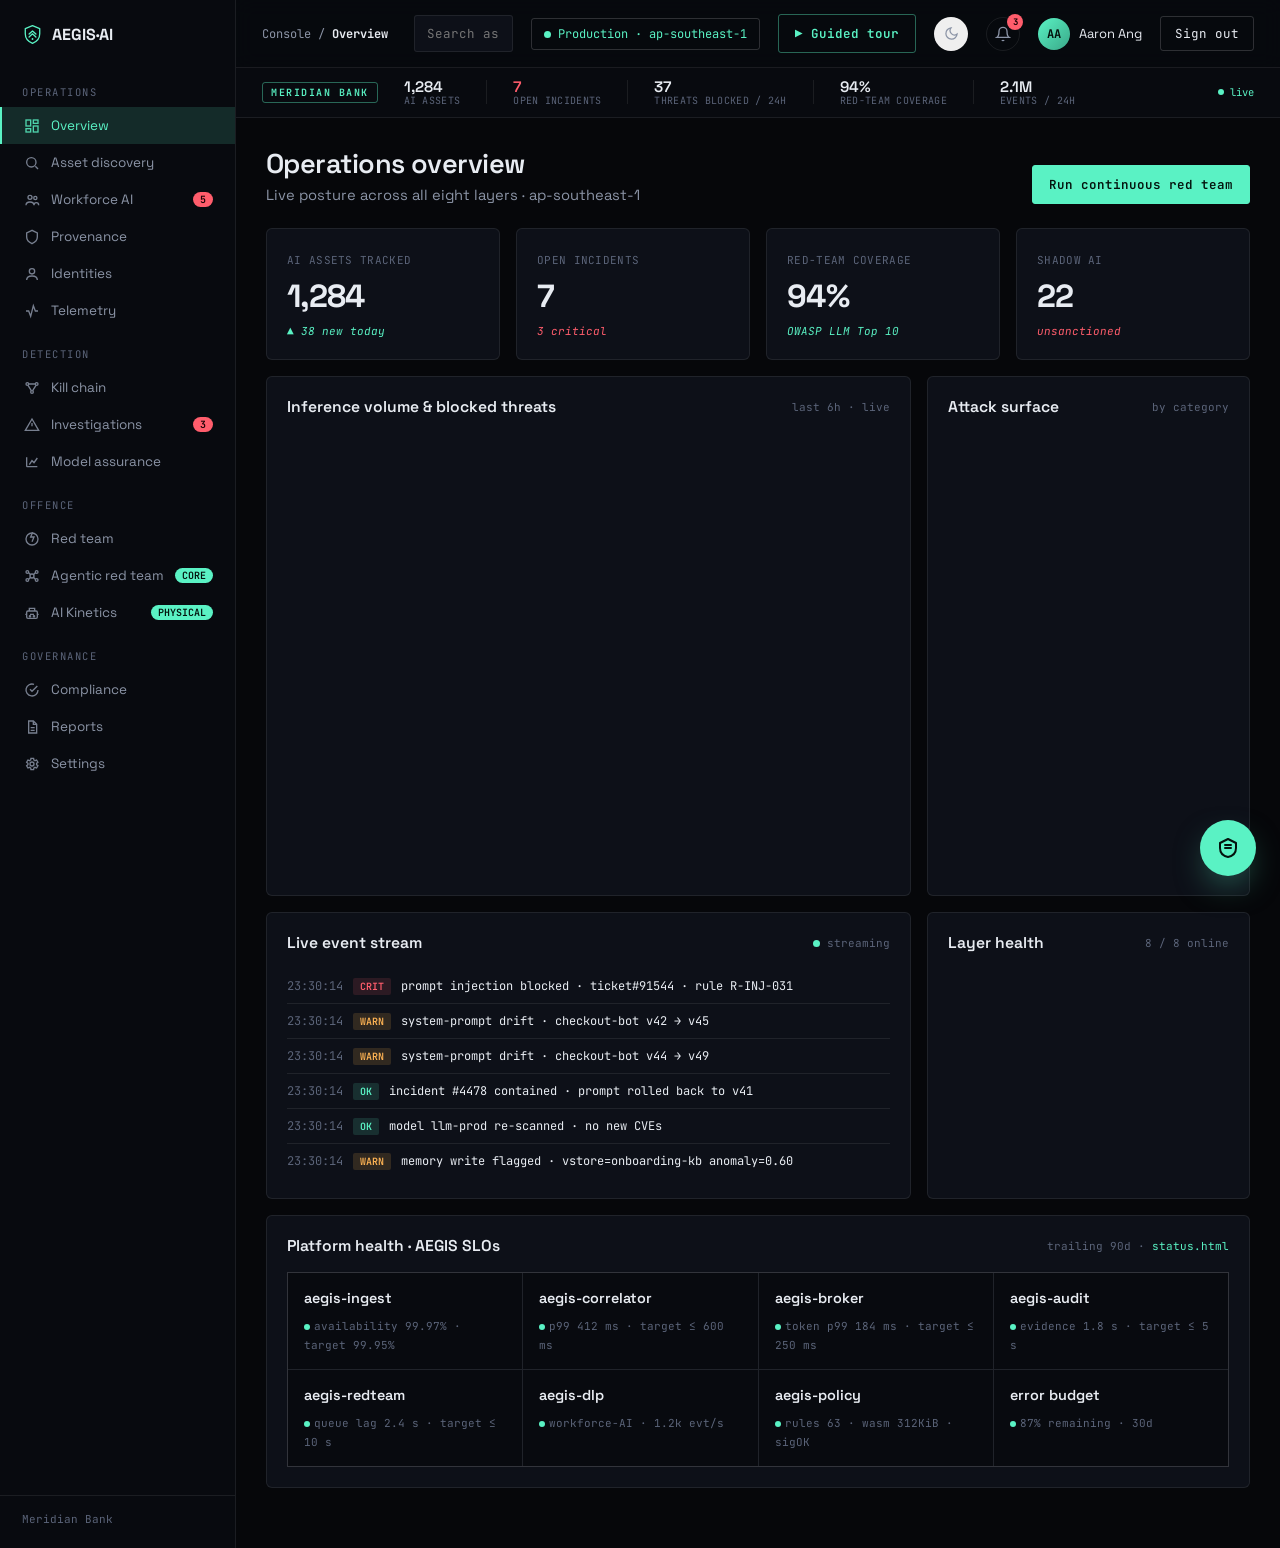
==== commit 532455fc: "AI Kinetics (physical / embodied AI): full console view + landing section + capability + SEO/GEO - C" ====
--- a/console-23fcc79206daaf7d7ac2270d93c924eb.html
+++ b/console-23fcc79206daaf7d7ac2270d93c924eb.html
@@ -290,6 +290,7 @@
   <div class="grp">OFFENCE</div>
   <div class="nav-i" data-v="redteam"><svg viewBox="0 0 24 24" fill="none" stroke="currentColor" stroke-width="2"><path d="m13 2-3 7h5l-3 7"/><circle cx="12" cy="12" r="9"/></svg> Red team</div>
   <div class="nav-i" data-v="agentic"><svg viewBox="0 0 24 24" fill="none" stroke="currentColor" stroke-width="2"><circle cx="12" cy="12" r="3"/><circle cx="5" cy="6" r="2"/><circle cx="19" cy="6" r="2"/><circle cx="5" cy="18" r="2"/><circle cx="19" cy="18" r="2"/><path d="M7 7l3 3M17 7l-3 3M7 17l3-3M17 17l-3-3"/></svg> Agentic red team <span class="badge" style="background:var(--accent);color:#04130d">CORE</span></div>
+  <div class="nav-i" data-v="kinetics"><svg viewBox="0 0 24 24" fill="none" stroke="currentColor" stroke-width="2"><rect x="4" y="9" width="16" height="11" rx="2"/><path d="M8 9V5h8v4M2 14h2M20 14h2M9 14h6"/><circle cx="9" cy="17" r="1"/><circle cx="15" cy="17" r="1"/></svg> AI Kinetics <span class="badge" style="background:var(--accent);color:#04130d">PHYSICAL</span></div>
   <div class="grp">GOVERNANCE</div>
   <div class="nav-i" data-v="compliance"><svg viewBox="0 0 24 24" fill="none" stroke="currentColor" stroke-width="2"><path d="M9 11l3 3 8-8"/><path d="M21 12a9 9 0 1 1-6-8.5"/></svg> Compliance</div>
   <div class="nav-i" data-v="reports"><svg viewBox="0 0 24 24" fill="none" stroke="currentColor" stroke-width="2"><path d="M7 3h7l5 5v13H7Z"/><path d="M14 3v5h5M10 13h6M10 17h6"/></svg> Reports</div>
@@ -586,6 +587,66 @@
     </div>
     <div class="card" style="margin-top:16px"><div class="ch"><h3>Agentic findings</h3><span class="tag">purple-team queue</span></div>
       <div id="agtRows"></div></div>
+  </section>
+
+  <!-- AI KINETICS (PHYSICAL AI) -->
+  <section class="view" data-view="kinetics">
+    <div class="h"><div><h1>AI Kinetics <span style="font-family:var(--mono);font-size:11px;letter-spacing:1px;color:#04130d;background:var(--accent);padding:3px 9px;border-radius:3px;vertical-align:middle">PHYSICAL</span></h1>
+      <p>Security operations for embodied AI: robots, AMRs, drones, manipulators and the VLA policies that drive them. Sensor integrity, trajectory monitoring, kinetic red team, sim-to-real evaluation, and functional-safety integration.</p>
+      <p style="font-family:var(--mono);font-size:11.5px;color:var(--faint);margin-top:8px">reproducibility · lib=<b style="color:var(--accent);font-weight:500">kinetic-rt@v1.2 · atlas-physical@v2 · isaac-bench@v0.9</b> · seed=<b id="kinSeed" style="color:var(--accent);font-weight:500">0x9f3a2c</b> · target=cell-04@<b style="color:var(--accent);font-weight:500">2026.05.17</b></p></div>
+      <button class="btn pri" id="runKin">▶ Run kinetic red team</button></div>
+
+    <div class="grid g4">
+      <div class="card kpi"><span>FLEET ONLINE</span><b data-cu="142">0</b><em class="fl">robots · AMRs · drones</em></div>
+      <div class="card kpi"><span>SENSORS TRUSTED</span><b data-cu="98" data-suf="%">0</b><em class="up">attested · live</em></div>
+      <div class="card kpi"><span>VLA POLICIES</span><b data-cu="6">0</b><em class="fl">signed &amp; pinned</em></div>
+      <div class="card kpi"><span>SAFETY STOPS / 24H</span><b data-cu="3">0</b><em class="dn">2 false · 1 real</em></div>
+    </div>
+
+    <div class="card" style="margin-top:16px"><div class="ch"><h3>The kinetic kill chain</h3><span class="tag">sim-first · interlocked</span></div>
+      <div id="kinProgWrap" hidden style="margin-bottom:16px">
+        <div class="ch"><h3 id="kinStage" style="font-size:.92rem;color:var(--muted)">Initialising kinetic red team…</h3><span class="tag" id="kinPct">0%</span></div>
+        <div class="bar"><i id="kinBar" style="width:0%"></i></div>
+      </div>
+      <div class="kc" id="kinFlow">
+        <div class="kn" data-k="0"><b>Sensor spoof</b><span>LiDAR phantom return</span></div>
+        <div class="ke">▸</div>
+        <div class="kn" data-k="1"><b>Perception drift</b><span>fused track ID swap</span></div>
+        <div class="ke">▸</div>
+        <div class="kn" data-k="2"><b>Plan compromise</b><span>VLA outputs unsafe path</span></div>
+        <div class="ke">▸</div>
+        <div class="kn" data-k="3"><b>Actuator command</b><span>velocity clamp bypassed</span></div>
+        <div class="ke">▸</div>
+        <div class="kn" data-k="4"><b>Safe stop</b><span>interlock fires · isolated</span></div>
+      </div>
+      <p style="font-family:var(--mono);font-size:12px;color:var(--muted);border-left:2px solid var(--accent);padding-left:14px;margin-top:14px">Every kinetic attack is replayed in the digital twin before any real cell is touched. Hardware E-stop, light curtain and area scanner state are treated as ground-truth inputs and never overridden.</p>
+    </div>
+
+    <div class="grid g2" style="margin-top:16px">
+      <div class="card"><div class="ch"><h3>Sensor integrity &amp; trust</h3><span class="tag">live · attested</span></div>
+        <div class="grid g4" id="kinSensors" style="gap:1px;background:var(--line);border:1px solid var(--line)"></div>
+      </div>
+      <div class="card"><div class="ch"><h3>VLA red team scope</h3><span class="tag">click for detail</span></div>
+        <div class="scope expl" id="kinScopeGrid" style="margin-bottom:12px"></div>
+        <div id="kinDetail" class="sub" style="margin:0;border-left:2px solid var(--accent);padding:10px 14px;background:var(--bg-2);font-size:.9rem;color:var(--txt);min-height:44px">Select a class above for the attack and how it surfaces.</div>
+      </div>
+    </div>
+
+    <div class="grid g2" style="margin-top:16px">
+      <div class="card"><div class="ch"><h3>Sim-to-real Eval Bench</h3><span class="tag">pinned · seeded</span></div>
+        <table style="width:100%;border-collapse:collapse;font-size:13px"><thead><tr><th>Benchmark</th><th>Version</th><th>Pass rate</th><th>Δ prior</th><th>Status</th></tr></thead><tbody id="kinBenchT"></tbody></table>
+      </div>
+      <div class="card"><div class="ch"><h3>Functional-safety mapping</h3><span class="tag">read-only · integrated</span></div>
+        <div id="kinSafety"></div>
+      </div>
+    </div>
+
+    <div class="card" style="margin-top:16px"><div class="ch"><h3>Fleet posture</h3><span class="tag">tenant=meridian-robotics</span></div>
+      <table><thead><tr><th>Cell / asset</th><th>Type</th><th>VLA policy</th><th>Last evaluated</th><th>Status</th></tr></thead><tbody id="kinFleetT"></tbody></table>
+    </div>
+
+    <div class="card" style="margin-top:16px"><div class="ch"><h3>Kinetic findings</h3><span class="tag">purple-team queue</span></div>
+      <div id="kinRows"></div></div>
   </section>
 
   <!-- COMPLIANCE -->
@@ -1091,6 +1152,133 @@
  },360);
 });
 
+/* ---------- AI Kinetics (physical AI) ---------- */
+var kinSensors=[
+ ["LiDAR (front)","ok","spoof rate 0/1.4k"],
+ ["LiDAR (rear)","ok","spoof rate 0/1.4k"],
+ ["RGB-D camera","ok","HMAC ok, no drift"],
+ ["IMU","ok","bias drift 0.02 deg/s"],
+ ["RTK GPS","warn","sats 9 · fix RTK-fixed · jam idx 0.4"],
+ ["Wheel encoders","ok","odo cov 0.6%"],
+ ["Force-torque","ok","limit 78N · within 0.6N"],
+ ["Light curtain","ok","interlock armed"]
+];
+document.getElementById("kinSensors").innerHTML=kinSensors.map(function(s){return '<div class="rtd"><span class="rn" style="font-size:.86rem">'+s[0]+'</span><span class="st '+s[1]+'"></span> <span class="rm">'+s[2]+'</span></div>';}).join("");
+
+var kinScope=[
+ ["Adversarial physical patches","Stickers, prints or lighting that flip a perception classifier or detector."],
+ ["LiDAR spoofing / phantom returns","Injected returns that fabricate or remove obstacles in the point cloud."],
+ ["GNSS spoofing &amp; jamming","Drift the position fix or starve RTK to bias planners."],
+ ["Sensor blinding / saturation","Laser, IR or audio overload that briefly removes a modality."],
+ ["VLA instruction hijack","Indirect prompt in a label, sign or QR redirects an embodied agent's goal."],
+ ["Policy distribution shift","Real-world textures, weather or actors outside training distribution."],
+ ["Trajectory injection","Plans pushed via ROS 2 / DDS topic with forged origin."],
+ ["E-stop / interlock bypass attempt","Adversary tries to suppress or race the safety chain."],
+ ["Teleop / OTA channel takeover","Compromised command channel or signed-firmware downgrade."],
+ ["Digital-twin to real drift","Behaviour passes in sim but diverges on hardware."]
+];
+function renderKinScope(){
+ var g=document.getElementById("kinScopeGrid");if(!g)return;
+ g.innerHTML=kinScope.map(function(d,i){return '<button class="scope-i'+(i===0?" active":"")+'" data-ki="'+i+'">'+d[0]+'</button>';}).join("");
+ g.querySelectorAll(".scope-i").forEach(function(b){b.addEventListener("click",function(){g.querySelectorAll(".scope-i").forEach(function(x){x.classList.remove("active");});b.classList.add("active");document.getElementById("kinDetail").innerHTML='<b style="color:var(--accent)">'+kinScope[+b.dataset.ki][0]+'</b> · '+kinScope[+b.dataset.ki][1];});});
+ document.getElementById("kinDetail").innerHTML='<b style="color:var(--accent)">'+kinScope[0][0]+'</b> · '+kinScope[0][1];
+}
+renderKinScope();
+
+var KINB=[
+ ["Isaac Sim · Robotic perception","v2026.04",94.7],
+ ["MuJoCo Playground · manipulation","v3.1",91.2],
+ ["Habitat 3.0 · embodied nav","v3.0",89.6],
+ ["RoboBench · sim-to-real gap","v0.7",83.4],
+ ["DriveLM-Carla adversarial","v0.4",92.1],
+ ["LiDAR spoof corpus (Cao et al.)","v2",96.0]
+];
+function renderKinBench(prev){
+ var t=document.getElementById("kinBenchT");if(!t)return;
+ t.innerHTML=KINB.map(function(b,i){var d=prev?(b[2]-prev[i][2]):0;var dt=(d>=0?"+":"")+d.toFixed(1)+"pp";var col=d>=0?"var(--accent)":"var(--danger)";return '<tr><td>'+b[0]+'</td><td style="font-family:var(--mono);color:var(--faint)">'+b[1]+'</td><td style="font-family:var(--mono)">'+b[2].toFixed(1)+'%</td><td style="font-family:var(--mono);color:'+col+'">'+dt+'</td><td><span class="st ok">passed</span></td></tr>';}).join("");
+}
+renderKinBench(null);
+
+var kinSafetyRows=[
+ ["ISO 10218-1/-2","Industrial robots · safety requirements","Cell-04 conformant",1],
+ ["ISO/TS 15066","Collaborative robots · force/pressure limits","cobot-K8 monitored",1],
+ ["ISO 13482","Personal care robots","n/a",0],
+ ["ISO 13849 / IEC 62061","Safety-related control systems · PLd / SIL2","read-only attest",1],
+ ["ISO 21448 (SOTIF)","Safety of the intended function · ML perception","under monitor",2],
+ ["UL 4600 (autonomous)","Evaluation of autonomous products","mapped",1]
+];
+function stLbl(n){return n===0?'<span class="st" style="color:var(--faint)">not applicable</span>':n===2?'<span class="st warn">monitored</span>':'<span class="st ok">attested</span>';}
+document.getElementById("kinSafety").innerHTML='<table style="width:100%;border-collapse:collapse;font-size:13px"><thead><tr><th>Standard</th><th>Scope</th><th>State</th><th></th></tr></thead><tbody>'+kinSafetyRows.map(function(r){return '<tr><td>'+r[0]+'</td><td style="color:var(--muted)">'+r[1]+'</td><td style="font-family:var(--mono);color:var(--faint)">'+r[2]+'</td><td>'+stLbl(r[3])+'</td></tr>';}).join("")+'</tbody></table>';
+
+var kinFleet=[
+ ["cell-04 · welding cobot","Cobot · 7-DOF","rt2-pkg-v2026.05.12","12m ago","ok","Healthy"],
+ ["amr-19 · floor","AMR","octo-nav-v0.9.3","4m ago","ok","Healthy"],
+ ["amr-22 · floor","AMR","octo-nav-v0.9.3","6m ago","warn","Map drift"],
+ ["drone-07 · perimeter","Drone","vla-patrol-v1.1","21m ago","ok","Healthy"],
+ ["cell-11 · pick &amp; place","Manipulator","openvla-pp-v0.6","2m ago","ok","Healthy"],
+ ["agv-03 · loading bay","AGV","planner-classic","8m ago","bad","Sensor fault"]
+];
+document.getElementById("kinFleetT").innerHTML=kinFleet.map(function(r){return '<tr><td>'+r[0]+'</td><td><span class="pill">'+r[1]+'</span></td><td style="font-family:var(--mono);color:var(--muted)">'+r[2]+'</td><td>'+r[3]+'</td><td>'+st(r[4],r[5])+'</td></tr>';}).join("");
+
+var kinFindings=[
+ ["r","FINDING","Adversarial patch · stop-sign class flip in 3/100 frames on amr-19 (mitigated)"],
+ ["p","PASS","LiDAR phantom-return injection (Cao et al.) · 124 attempts · 0 unsafe paths"],
+ ["p","PASS","GNSS spoof drift · 1.2m · plan stayed within geofence (cell-04)"],
+ ["p","PASS","ROS 2 DDS topic spoof · signed channel rejected forged origin"],
+ ["p","PASS","Sim-to-real drift on openvla-pp-v0.6 · within 4% of digital twin"]
+];
+function renderKinRows(){var el=document.getElementById("kinRows");if(el)el.innerHTML=kinFindings.map(function(f){return '<div class="findrow"><span class="ft '+f[0]+'">'+f[1]+'</span>'+f[2]+'<span style="margin-left:auto;color:var(--faint)">kin-2026-0517</span></div>';}).join("");}
+renderKinRows();
+
+var kinStages=["Loading kinetic corpora and digital-twin scene","Sensor spoof: LiDAR phantom + RGB patch","Perception fusion drift across modalities","VLA plan output vs safe-envelope evaluation","Velocity / force-limit guard tested","Hardware E-stop and light-curtain interlocks fired"];
+var KIN_DET=[
+ function(rid){return [rid+" scene=isaac://meridian/cell-04 actors=1 obstacles=12 lighting=daylight",rid+" twin.sync ok · physics dt=4ms · gpu=A100 batch=8"];},
+ function(rid){return [rid+" sensor.spoof type=lidar-phantom count="+rint(40,140)+" detected="+rint(38,140)+"  blocked="+rint(38,140),rid+" patch=class-flip target=stop_sign frames="+rint(1,5)+"/100"];},
+ function(rid){return [rid+" perception.fusion divergence=0.08 cov=0.6 track_swap=blocked",rid+" sensor.trust LiDAR=ok IMU=ok GPS=warn(jam=0.4)"];},
+ function(rid){return [rid+" plan.eval policy=openvla-pp-v0.6 envelope=v3 unsafe_paths="+rint(0,2),rid+" velocity_clamp=0.5m/s ok · force_limit=78N ok"];},
+ function(rid){return [rid+" actuator.guard clamp_breach=0 e_stop_armed=true watchdog_p99="+rint(8,16)+"ms",rid+" tw.replay match=98.3% real.drift_pp=0.6"];},
+ function(rid){return [rid+" interlock.fire light_curtain=triggered hold_time="+rint(120,260)+"ms",rid+" finalize verdict=isolated incident=#"+rint(4490,4499)+" purple-team queued"];}
+];
+
+document.getElementById("runKin").addEventListener("click",function(){
+ var btn=this;btn.disabled=true;btn.textContent="● Running kinetic red team…";
+ var wrap=document.getElementById("kinProgWrap");wrap.hidden=false;
+ document.querySelectorAll("#kinFlow .kn").forEach(function(n){n.classList.remove("lit","done","warn","crit");});
+ var p=0,lit=0,lastSi=-1,runId="kin-2026-"+rint(500,599);
+ termReset("kinProgWrap");
+ termLog("kinProgWrap",[
+  "aegis-kinetics: planning "+runId+" tenant=meridian-robotics fleet=142 cells=8 region=ap-southeast-1",
+  "aegis-kinetics: digital-twin armed · safe-exec=true · hardware-interlocks=read-only ground-truth",
+  "aegis-kinetics: corpora=[isaac-bench@v0.9, mujoco-playground@v3.1, lidar-spoof@v2, patch-corpus@v17]"
+ ]);
+ var iv=setInterval(function(){
+  p+=Math.random()*6+4;if(p>100)p=100;
+  var si=Math.min(kinStages.length-1,Math.floor(p/100*kinStages.length));
+  document.getElementById("kinBar").style.width=p+"%";
+  document.getElementById("kinPct").textContent=Math.round(p)+"%";
+  document.getElementById("kinStage").textContent=kinStages[si];
+  var nodes=document.querySelectorAll("#kinFlow .kn");
+  var want=Math.min(nodes.length,Math.floor(p/100*nodes.length)+1);
+  for(;lit<want;lit++){var cl=lit<2?"done":lit<4?"warn":"ok";nodes[lit].classList.add("lit",cl);}
+  if(si!==lastSi){lastSi=si;termLog("kinProgWrap",KIN_DET[Math.min(si,KIN_DET.length-1)](runId));}
+  if(p>=100){
+   clearInterval(iv);
+   document.getElementById("kinStage").textContent="Kinetic kill chain complete · cell-04 isolated, twin replay archived";
+   var prev=KINB.map(function(x){return x.slice();});
+   KINB=KINB.map(function(x){return [x[0],x[1],Math.max(80,Math.min(99,x[2]+(Math.random()*1.6-0.5)))];});
+   renderKinBench(prev);
+   kinFindings.unshift(["r","NEW","Kinetic · adversarial patch on amr-19 caused 3/100 frame flips · re-train queued"]);
+   renderKinRows();
+   document.getElementById("incBadge").textContent=6;
+   document.getElementById("bellN").textContent=6;
+   termLog("kinProgWrap",[runId+" finalize cells_touched=0 (sim only) findings=1 evidence.sha=9f3a"+rid().slice(0,8).toLowerCase()+" duration="+rint(34,60)+"s",runId+" report.sign Ed25519 dispatched to: safety-officer, soc, plant-manager"]);
+   notify("⚠ Kinetic red team opened incident #4495","Patch flips on amr-19 · sim only · re-train queued");
+   btn.disabled=false;btn.textContent="▶ Run kinetic red team";
+   setTimeout(function(){wrap.hidden=true;document.getElementById("kinBar").style.width="0%";},2500);
+  }
+ },340);
+});
+
 /* ---------- eval bench (public adversarial benchmarks) ---------- */
 var BENCH=[
  ["JailbreakBench","v0.2 (2026-03)",96.4],
@@ -1439,6 +1627,7 @@
  {v:"redteam",sel:"#runRT",t:"Continuous full-stack red team",b:"It attacks the whole stack: model, agents, MCP, identity, supply chain and cloud infra. Run a campaign and it tunes detections and opens a real incident on any gap."},
  {v:"redteam",sel:"#evalBench",t:"Eval Bench (public benchmarks)",b:"Block rates against JailbreakBench, HarmBench, AdvBench, OWASP LLM Top 10, MITRE ATLAS, PyRIT and Garak, with versions and seeds pinned. Re-run any time and the deltas show."},
  {v:"agentic",sel:"#runAgt",t:"Agentic AI red team",b:"The flagship. It attacks the whole agent loop on a real target: goal hijack, memory poisoning, tool-chain abuse, A2A spoofing and exfiltration. Run it and watch the kill chain light up, safely."},
+ {v:"kinetics",sel:"#runKin",t:"AI Kinetics (physical AI)",b:"Security operations for embodied AI: robots, AMRs, drones and the VLA policies that drive them. Run the kinetic kill chain in the digital twin: sensor spoof, perception drift, unsafe plan, then a hardware interlock that holds. No real cell is touched."},
  {v:"compliance",sel:"#auPick",t:"One-click framework audits",b:"Pick a framework: ISO/IEC 42001, EU AI Act, NIST AI RMF, Singapore IMDA, MAS FEAT or OWASP. Run a live conformity audit, then click any control for findings and remediation."},
  {v:"reports",sel:".view[data-view=\"reports\"] .split",t:"Executive & full reporting",b:"Board-grade posture summary and full technical reports, generated from live data, with scheduled distribution to the CISO, board and regulators."},
  {v:"overview",sel:"#copFab",t:"AEGIS Copilot",b:"Tell it what to do in plain language and it drives the console: start a red-team campaign, run an agentic kill chain, audit a framework, generate the board report, or open any page. Try ‘run the agentic kill chain’."}
@@ -1450,9 +1639,9 @@
  ko:{exit:"종료",prev:"이전",next:"다음",finish:"마침",step:function(a,b){return a+" / "+b+" 단계";},guide:"▶ 가이드 투어",endedT:"투어 종료",endedB:"‘가이드 투어’에서 언제든 다시 재생",seenT:"👋 처음이신가요? ‘가이드 투어’를 눌러보세요",seenB:"모든 기능을 안내하는 가이드 투어"}
 };
 var TOUR_TX={
- "zh-Hant":[["操作總覽","從這裡開始。四個 KPI 概括八個層次的整體態勢:已追蹤資產、未結事件、紅隊涵蓋率與影子 AI,即時更新。"],["即時事件串流","驗證、被阻擋的攻擊與已圍堵事件的即時動態。這是你在客戶會議上會指著看的脈搏。"],["持續資產探索","每一個模型、代理、MCP 伺服器與向量資料庫,無論經核可或屬影子。試試上方搜尋,清單會即時過濾。"],["員工 AI 與資料外洩","橫跨主要辦公套裝:誰把 PII、程式碼或機密貼進了 copilot 或瀏覽器 LLM,以及有害使用,皆可一鍵阻擋。"],["供應鏈與來源驗證","每個模型與資料集都經簽章並重新驗證。執行重掃,在上線前攔下命名空間替換與不安全的反序列化。"],["非人類身分","每個代理都是獨立身分,搭配短效、限定範圍的權杖。在任一列按「撤銷」即可立刻銷毀其憑證。"],["開放遙測資料湖","每個提示、工具呼叫與推論事件以對齊 OCSF 的串流呈現,導入你既有的 SIEM。可暫停以閱讀某一行。"],["AI 攻擊鏈","四個低訊號事件匯成一起重大事件。點「重播關聯」看單點工具如何漏掉它。"],["調查與應變","完整對話重建、輸出回溯來源的譜系,並一鍵應變:撤銷、隔離、回滾、封鎖。"],["模型品質保證(銀行信用風險)","MAS / Basel III 下的銀行信用風險 PD 模型:PSI 漂移、差別影響與被標記的地區代理偏誤,以資安訊號呈現給 SOC。"],["全棧持續紅隊","它攻擊整個技術棧:模型、代理、MCP、身分、供應鏈與雲端基礎設施。執行一次演練,它會調校偵測並對任何缺口開立真實事件。"],["代理 AI 紅隊","核心功能。對真實目標攻擊整個代理迴圈:目標劫持、記憶下毒、工具鏈濫用、A2A 偽冒與外洩。執行它,看著攻擊鏈在安全的前提下逐一亮起。"],["Eval Bench(公開對抗基準)","針對 JailbreakBench、HarmBench、AdvBench、OWASP LLM Top 10、MITRE ATLAS、PyRIT 與 Garak 的阻擋率,版本與 seed 皆已釘住。隨時可重跑,差異一目了然。"],["一鍵框架稽核","挑一個框架:ISO/IEC 42001、EU AI Act、NIST AI RMF、Singapore IMDA、MAS FEAT 或 OWASP。執行即時符合性稽核,再點任一控制查看發現與改善建議。"],["高階主管與完整報告","董事會層級的態勢摘要與完整技術報告,由即時資料產生,並可排程派送給 CISO、董事會與監理機關。"],["AEGIS 副駕","用自然語言告訴它要做什麼,它就會在主控台中替你執行:啟動紅隊演練、執行代理攻擊鏈、稽核框架、產出董事會報告,或打開任一頁面。試試「執行代理攻擊鏈」。"]],
- "zh-Hans":[["操作概览","从这里开始。四个 KPI 概括八个层次的整体态势:已追踪资产、未结事件、红队覆盖率与影子 AI,实时刷新。"],["实时事件流","验证、被拦截的攻击与已围堵事件的实时动态。这是你在客户会议上会指着看的脉搏。"],["持续资产发现","每一个模型、智能体、MCP 服务器与向量数据库,无论已审批或属影子。试试顶部搜索,清单会实时过滤。"],["员工 AI 与数据泄露","横跨主流办公套件:谁把 PII、代码或密钥粘进了 copilot 或浏览器 LLM,以及有害使用,均可一键拦截。"],["供应链与来源验证","每个模型与数据集都经签名并重新验证。执行重扫,在上线前拦下命名空间替换与不安全的反序列化。"],["非人类身份","每个智能体都是独立身份,配合短时效、限定范围的令牌。在任一行点「吊销」即可立刻销毁其凭据。"],["开放遥测数据湖","每个提示、工具调用与推理事件以对齐 OCSF 的流呈现,接入你现有的 SIEM。可暂停以阅读某一行。"],["AI 攻击链","四个低信号事件汇成一起重大事件。点「重放关联」看单点工具如何漏掉它。"],["调查与响应","完整会话重建、输出回溯来源的谱系,并一键响应:吊销、隔离、回滚、封锁。"],["模型质量保障(银行信用风险)","MAS / Basel III 下的银行信用风险 PD 模型:PSI 漂移、差别影响与被标记的地区代理偏差,以安全信号呈现给 SOC。"],["全栈持续红队","它攻击整个技术栈:模型、智能体、MCP、身份、供应链与云基础设施。运行一次演练,它会调校检测并对任何缺口开立真实事件。"],["智能体 AI 红队","核心功能。对真实目标攻击整个智能体回路:目标劫持、记忆投毒、工具链滥用、A2A 伪冒与外泄。运行它,看着攻击链在安全的前提下逐一亮起。"],["Eval Bench(公开对抗基准)","针对 JailbreakBench、HarmBench、AdvBench、OWASP LLM Top 10、MITRE ATLAS、PyRIT 与 Garak 的拦截率,版本与 seed 均已固定。随时可重跑,差异一目了然。"],["一键框架审计","选一个框架:ISO/IEC 42001、EU AI Act、NIST AI RMF、Singapore IMDA、MAS FEAT 或 OWASP。运行实时合规审计,再点任一控制查看发现与整改建议。"],["高管与完整报告","董事会层级的态势摘要与完整技术报告,由实时数据生成,并可按计划分发给 CISO、董事会与监管机构。"],["AEGIS 副驾","用自然语言告诉它要做什么,它就会在控制台里替你执行:启动红队演练、运行智能体攻击链、审计框架、生成董事会报告,或打开任一页面。试试「运行智能体攻击链」。"]],
- ko:[["운영 개요","여기서 시작합니다. 네 개의 KPI가 여덟 계층의 태세를 요약합니다: 추적 자산, 미해결 사고, 레드팀 커버리지, 섀도 AI. 실시간으로 갱신됩니다."],["실시간 이벤트 스트림","검증, 차단된 공격, 봉쇄된 사고의 실시간 피드. 고객 미팅에서 가리키게 되는 맥박입니다."],["상시 자산 탐지","모든 모델·에이전트·MCP 서버·벡터 스토어, 승인됐든 섀도든. 상단 검색을 써보면 목록이 실시간으로 필터링됩니다."],["임직원 AI와 데이터 유출","주요 오피스 제품군 전반: 누가 PII·코드·시크릿을 copilot이나 브라우저 LLM에 붙여 넣었는지, 그리고 유해 사용까지 원클릭 차단."],["공급망과 출처 검증","모든 모델과 데이터셋이 서명·재검증됩니다. 재스캔을 실행해 네임스페이스 치환과 안전하지 않은 역직렬화를 운영 전에 잡으십시오."],["비인간 아이덴티티","각 에이전트는 단기·범위 한정 토큰을 가진 고유 아이덴티티입니다. 아무 행에서 ‘폐기’를 누르면 자격 증명이 즉시 파기됩니다."],["개방형 텔레메트리 데이터 레이크","모든 프롬프트·도구 호출·추론 이벤트를 OCSF 정렬 스트림으로, 이미 운영 중인 SIEM으로 전달합니다. 일시정지하면 한 줄을 읽을 수 있습니다."],["AI 킬체인","약한 신호 4건이 하나의 중대 사고가 됩니다. ‘상관 재생’을 눌러 단일 도구 스택이 이를 어떻게 놓치는지 보십시오."],["조사 및 대응","전체 세션 재구성, 출력-출처 계보, 그리고 원클릭 대응: 폐기·격리·롤백·차단."],["모델 품질 보증 (은행 신용리스크)","MAS / Basel III 하 은행 신용리스크 PD 모델: PSI 드리프트, 차별적 영향, 표시된 지역 대리변수 편향을 SOC에 보안 신호로 노출합니다."],["풀스택 상시 레드팀","전체 스택을 공격합니다: 모델·에이전트·MCP·아이덴티티·공급망·클라우드 인프라. 캠페인을 실행하면 탐지를 보정하고 모든 빈틈에 실제 사고를 엽니다."],["에이전틱 AI 레드팀","핵심 기능. 실제 대상에 에이전트 루프 전체를 공격합니다: 목표 하이재킹, 메모리 포이즈닝, 도구 체인 악용, A2A 스푸핑, 유출. 실행하면 킬체인이 안전하게 하나씩 켜집니다."],["Eval Bench(공개 적대적 벤치마크)","JailbreakBench, HarmBench, AdvBench, OWASP LLM Top 10, MITRE ATLAS, PyRIT, Garak에 대한 차단율. 버전과 seed가 고정되어 있고, 언제든 다시 실행해 변화를 확인할 수 있습니다."],["원클릭 프레임워크 감사","프레임워크를 고르세요: ISO/IEC 42001, EU AI Act, NIST AI RMF, Singapore IMDA, MAS FEAT 또는 OWASP. 실시간 적합성 감사를 실행한 뒤, 아무 통제나 눌러 발견과 시정을 확인하세요."],["경영진 및 전체 리포팅","실시간 데이터에서 생성되는 이사회 수준 태세 요약과 전체 기술 보고서. CISO·이사회·규제기관으로 예약 배포됩니다."],["AEGIS 코파일럿","자연어로 지시하면 콘솔에서 직접 실행합니다: 레드팀 캠페인 시작, 에이전틱 킬체인 실행, 프레임워크 감사, 이사회 보고서 생성, 또는 어떤 페이지든 열기. ‘에이전틱 킬체인 실행’이라고 해보세요."]]
+ "zh-Hant":[["操作總覽","從這裡開始。四個 KPI 概括八個層次的整體態勢:已追蹤資產、未結事件、紅隊涵蓋率與影子 AI,即時更新。"],["即時事件串流","驗證、被阻擋的攻擊與已圍堵事件的即時動態。這是你在客戶會議上會指著看的脈搏。"],["持續資產探索","每一個模型、代理、MCP 伺服器與向量資料庫,無論經核可或屬影子。試試上方搜尋,清單會即時過濾。"],["員工 AI 與資料外洩","橫跨主要辦公套裝:誰把 PII、程式碼或機密貼進了 copilot 或瀏覽器 LLM,以及有害使用,皆可一鍵阻擋。"],["供應鏈與來源驗證","每個模型與資料集都經簽章並重新驗證。執行重掃,在上線前攔下命名空間替換與不安全的反序列化。"],["非人類身分","每個代理都是獨立身分,搭配短效、限定範圍的權杖。在任一列按「撤銷」即可立刻銷毀其憑證。"],["開放遙測資料湖","每個提示、工具呼叫與推論事件以對齊 OCSF 的串流呈現,導入你既有的 SIEM。可暫停以閱讀某一行。"],["AI 攻擊鏈","四個低訊號事件匯成一起重大事件。點「重播關聯」看單點工具如何漏掉它。"],["調查與應變","完整對話重建、輸出回溯來源的譜系,並一鍵應變:撤銷、隔離、回滾、封鎖。"],["模型品質保證(銀行信用風險)","MAS / Basel III 下的銀行信用風險 PD 模型:PSI 漂移、差別影響與被標記的地區代理偏誤,以資安訊號呈現給 SOC。"],["全棧持續紅隊","它攻擊整個技術棧:模型、代理、MCP、身分、供應鏈與雲端基礎設施。執行一次演練,它會調校偵測並對任何缺口開立真實事件。"],["代理 AI 紅隊","核心功能。對真實目標攻擊整個代理迴圈:目標劫持、記憶下毒、工具鏈濫用、A2A 偽冒與外洩。執行它,看著攻擊鏈在安全的前提下逐一亮起。"],["Eval Bench(公開對抗基準)","針對 JailbreakBench、HarmBench、AdvBench、OWASP LLM Top 10、MITRE ATLAS、PyRIT 與 Garak 的阻擋率,版本與 seed 皆已釘住。隨時可重跑,差異一目了然。"],["AI Kinetics(物理 AI)","針對具身 AI 的維運安全:機器人、AMR、無人機與驅動它們的 VLA 策略。在數位孿生中執行動態攻擊鏈:感測器假冒、感知漂移、不安全計畫,最後由硬體聯鎖守住。沒有真實工作站被觸碰。"],["一鍵框架稽核","挑一個框架:ISO/IEC 42001、EU AI Act、NIST AI RMF、Singapore IMDA、MAS FEAT 或 OWASP。執行即時符合性稽核,再點任一控制查看發現與改善建議。"],["高階主管與完整報告","董事會層級的態勢摘要與完整技術報告,由即時資料產生,並可排程派送給 CISO、董事會與監理機關。"],["AEGIS 副駕","用自然語言告訴它要做什麼,它就會在主控台中替你執行:啟動紅隊演練、執行代理攻擊鏈、稽核框架、產出董事會報告,或打開任一頁面。試試「執行代理攻擊鏈」。"]],
+ "zh-Hans":[["操作概览","从这里开始。四个 KPI 概括八个层次的整体态势:已追踪资产、未结事件、红队覆盖率与影子 AI,实时刷新。"],["实时事件流","验证、被拦截的攻击与已围堵事件的实时动态。这是你在客户会议上会指着看的脉搏。"],["持续资产发现","每一个模型、智能体、MCP 服务器与向量数据库,无论已审批或属影子。试试顶部搜索,清单会实时过滤。"],["员工 AI 与数据泄露","横跨主流办公套件:谁把 PII、代码或密钥粘进了 copilot 或浏览器 LLM,以及有害使用,均可一键拦截。"],["供应链与来源验证","每个模型与数据集都经签名并重新验证。执行重扫,在上线前拦下命名空间替换与不安全的反序列化。"],["非人类身份","每个智能体都是独立身份,配合短时效、限定范围的令牌。在任一行点「吊销」即可立刻销毁其凭据。"],["开放遥测数据湖","每个提示、工具调用与推理事件以对齐 OCSF 的流呈现,接入你现有的 SIEM。可暂停以阅读某一行。"],["AI 攻击链","四个低信号事件汇成一起重大事件。点「重放关联」看单点工具如何漏掉它。"],["调查与响应","完整会话重建、输出回溯来源的谱系,并一键响应:吊销、隔离、回滚、封锁。"],["模型质量保障(银行信用风险)","MAS / Basel III 下的银行信用风险 PD 模型:PSI 漂移、差别影响与被标记的地区代理偏差,以安全信号呈现给 SOC。"],["全栈持续红队","它攻击整个技术栈:模型、智能体、MCP、身份、供应链与云基础设施。运行一次演练,它会调校检测并对任何缺口开立真实事件。"],["智能体 AI 红队","核心功能。对真实目标攻击整个智能体回路:目标劫持、记忆投毒、工具链滥用、A2A 伪冒与外泄。运行它,看着攻击链在安全的前提下逐一亮起。"],["Eval Bench(公开对抗基准)","针对 JailbreakBench、HarmBench、AdvBench、OWASP LLM Top 10、MITRE ATLAS、PyRIT 与 Garak 的拦截率,版本与 seed 均已固定。随时可重跑,差异一目了然。"],["AI Kinetics(物理 AI)","面向具身 AI 的运营安全:机器人、AMR、无人机与驱动它们的 VLA 策略。在数字孪生中运行动力学攻击链:传感器伪造、感知漂移、不安全计划,最终由硬件联锁守住。不会触碰真实工位。"],["一键框架审计","选一个框架:ISO/IEC 42001、EU AI Act、NIST AI RMF、Singapore IMDA、MAS FEAT 或 OWASP。运行实时合规审计,再点任一控制查看发现与整改建议。"],["高管与完整报告","董事会层级的态势摘要与完整技术报告,由实时数据生成,并可按计划分发给 CISO、董事会与监管机构。"],["AEGIS 副驾","用自然语言告诉它要做什么,它就会在控制台里替你执行:启动红队演练、运行智能体攻击链、审计框架、生成董事会报告,或打开任一页面。试试「运行智能体攻击链」。"]],
+ ko:[["운영 개요","여기서 시작합니다. 네 개의 KPI가 여덟 계층의 태세를 요약합니다: 추적 자산, 미해결 사고, 레드팀 커버리지, 섀도 AI. 실시간으로 갱신됩니다."],["실시간 이벤트 스트림","검증, 차단된 공격, 봉쇄된 사고의 실시간 피드. 고객 미팅에서 가리키게 되는 맥박입니다."],["상시 자산 탐지","모든 모델·에이전트·MCP 서버·벡터 스토어, 승인됐든 섀도든. 상단 검색을 써보면 목록이 실시간으로 필터링됩니다."],["임직원 AI와 데이터 유출","주요 오피스 제품군 전반: 누가 PII·코드·시크릿을 copilot이나 브라우저 LLM에 붙여 넣었는지, 그리고 유해 사용까지 원클릭 차단."],["공급망과 출처 검증","모든 모델과 데이터셋이 서명·재검증됩니다. 재스캔을 실행해 네임스페이스 치환과 안전하지 않은 역직렬화를 운영 전에 잡으십시오."],["비인간 아이덴티티","각 에이전트는 단기·범위 한정 토큰을 가진 고유 아이덴티티입니다. 아무 행에서 ‘폐기’를 누르면 자격 증명이 즉시 파기됩니다."],["개방형 텔레메트리 데이터 레이크","모든 프롬프트·도구 호출·추론 이벤트를 OCSF 정렬 스트림으로, 이미 운영 중인 SIEM으로 전달합니다. 일시정지하면 한 줄을 읽을 수 있습니다."],["AI 킬체인","약한 신호 4건이 하나의 중대 사고가 됩니다. ‘상관 재생’을 눌러 단일 도구 스택이 이를 어떻게 놓치는지 보십시오."],["조사 및 대응","전체 세션 재구성, 출력-출처 계보, 그리고 원클릭 대응: 폐기·격리·롤백·차단."],["모델 품질 보증 (은행 신용리스크)","MAS / Basel III 하 은행 신용리스크 PD 모델: PSI 드리프트, 차별적 영향, 표시된 지역 대리변수 편향을 SOC에 보안 신호로 노출합니다."],["풀스택 상시 레드팀","전체 스택을 공격합니다: 모델·에이전트·MCP·아이덴티티·공급망·클라우드 인프라. 캠페인을 실행하면 탐지를 보정하고 모든 빈틈에 실제 사고를 엽니다."],["에이전틱 AI 레드팀","핵심 기능. 실제 대상에 에이전트 루프 전체를 공격합니다: 목표 하이재킹, 메모리 포이즈닝, 도구 체인 악용, A2A 스푸핑, 유출. 실행하면 킬체인이 안전하게 하나씩 켜집니다."],["Eval Bench(공개 적대적 벤치마크)","JailbreakBench, HarmBench, AdvBench, OWASP LLM Top 10, MITRE ATLAS, PyRIT, Garak에 대한 차단율. 버전과 seed가 고정되어 있고, 언제든 다시 실행해 변화를 확인할 수 있습니다."],["AI 키네틱스(피지컬 AI)","구현된 AI를 위한 보안 운영: 로봇, AMR, 드론, 그리고 그것들을 구동하는 VLA 정책. 디지털 트윈에서 키네틱 킬체인 실행: 센서 스푸핑, 인식 드리프트, 안전하지 않은 계획, 그리고 하드웨어 인터록이 막아냅니다. 실제 셀은 건드리지 않습니다."],["원클릭 프레임워크 감사","프레임워크를 고르세요: ISO/IEC 42001, EU AI Act, NIST AI RMF, Singapore IMDA, MAS FEAT 또는 OWASP. 실시간 적합성 감사를 실행한 뒤, 아무 통제나 눌러 발견과 시정을 확인하세요."],["경영진 및 전체 리포팅","실시간 데이터에서 생성되는 이사회 수준 태세 요약과 전체 기술 보고서. CISO·이사회·규제기관으로 예약 배포됩니다."],["AEGIS 코파일럿","자연어로 지시하면 콘솔에서 직접 실행합니다: 레드팀 캠페인 시작, 에이전틱 킬체인 실행, 프레임워크 감사, 이사회 보고서 생성, 또는 어떤 페이지든 열기. ‘에이전틱 킬체인 실행’이라고 해보세요."]]
 };
 function tourLang(){var v;try{v=localStorage.getItem("aegis_lang");}catch(e){v=null;}if(v==="zh")v="zh-Hant";return (v&&TOUR_TX[v])?v:"en";}
 function tourUI(){return TOUR_UI[tourLang()]||TOUR_UI.en;}
@@ -1545,6 +1734,7 @@
   ["assurance",["assurance","drift","bias","hallucination","model risk","credit risk","credit-risk"]],
   ["redteam",["red team","redteam","red-team","full stack","full-stack"]],
   ["agentic",["agentic","agent red team","agent kill chain","agent loop"]],
+  ["kinetics",["kinetic","kinetics","robot","robotics","drone","amr","agv","embodied","physical ai","vla","fleet","sensor","lidar"]],
   ["compliance",["compliance","audit","governance","iso","eu ai act","nist","imda","mas feat","feat","owasp","conformity"]],
   ["reports",["report","reports","reporting","board pack","executive summary"]],
   ["settings",["settings","integration","integrations","connector","connectors"]]
@@ -1563,6 +1753,11 @@
   if(has(t,["agentic","agent kill chain","agent red team","agent loop"]) && (run||has(t,["kill chain","attack"]))){
    go("agentic");setTimeout(function(){click("runAgt");},350);
    return botSay("Launching the <b>agentic kill chain</b> against svc-rag-07. Watch the chain light up on the Agentic red team page: goal hijack, memory poison, tool-chain abuse, A2A spoof, then a blocked exfil. It opens a real incident on any gap.");
+  }
+  // Kinetic red team (physical AI)
+  if(has(t,["kinetic","kinetics","robot","robotics","drone","amr","agv","embodied","physical","vla","fleet","lidar","sensor spoof"]) && (run||has(t,["kill chain","attack","spoof"]))){
+   go("kinetics");setTimeout(function(){click("runKin");},350);
+   return botSay("Launching the <b>kinetic red team</b> in the digital twin. Watch the chain on the AI Kinetics page: sensor spoof → perception drift → unsafe plan → actuator command → hardware interlock fires. No real cell is touched.");
   }
   // Full-stack red team campaign
   if((has(t,["red team","redteam","red-team","campaign"])) && run){
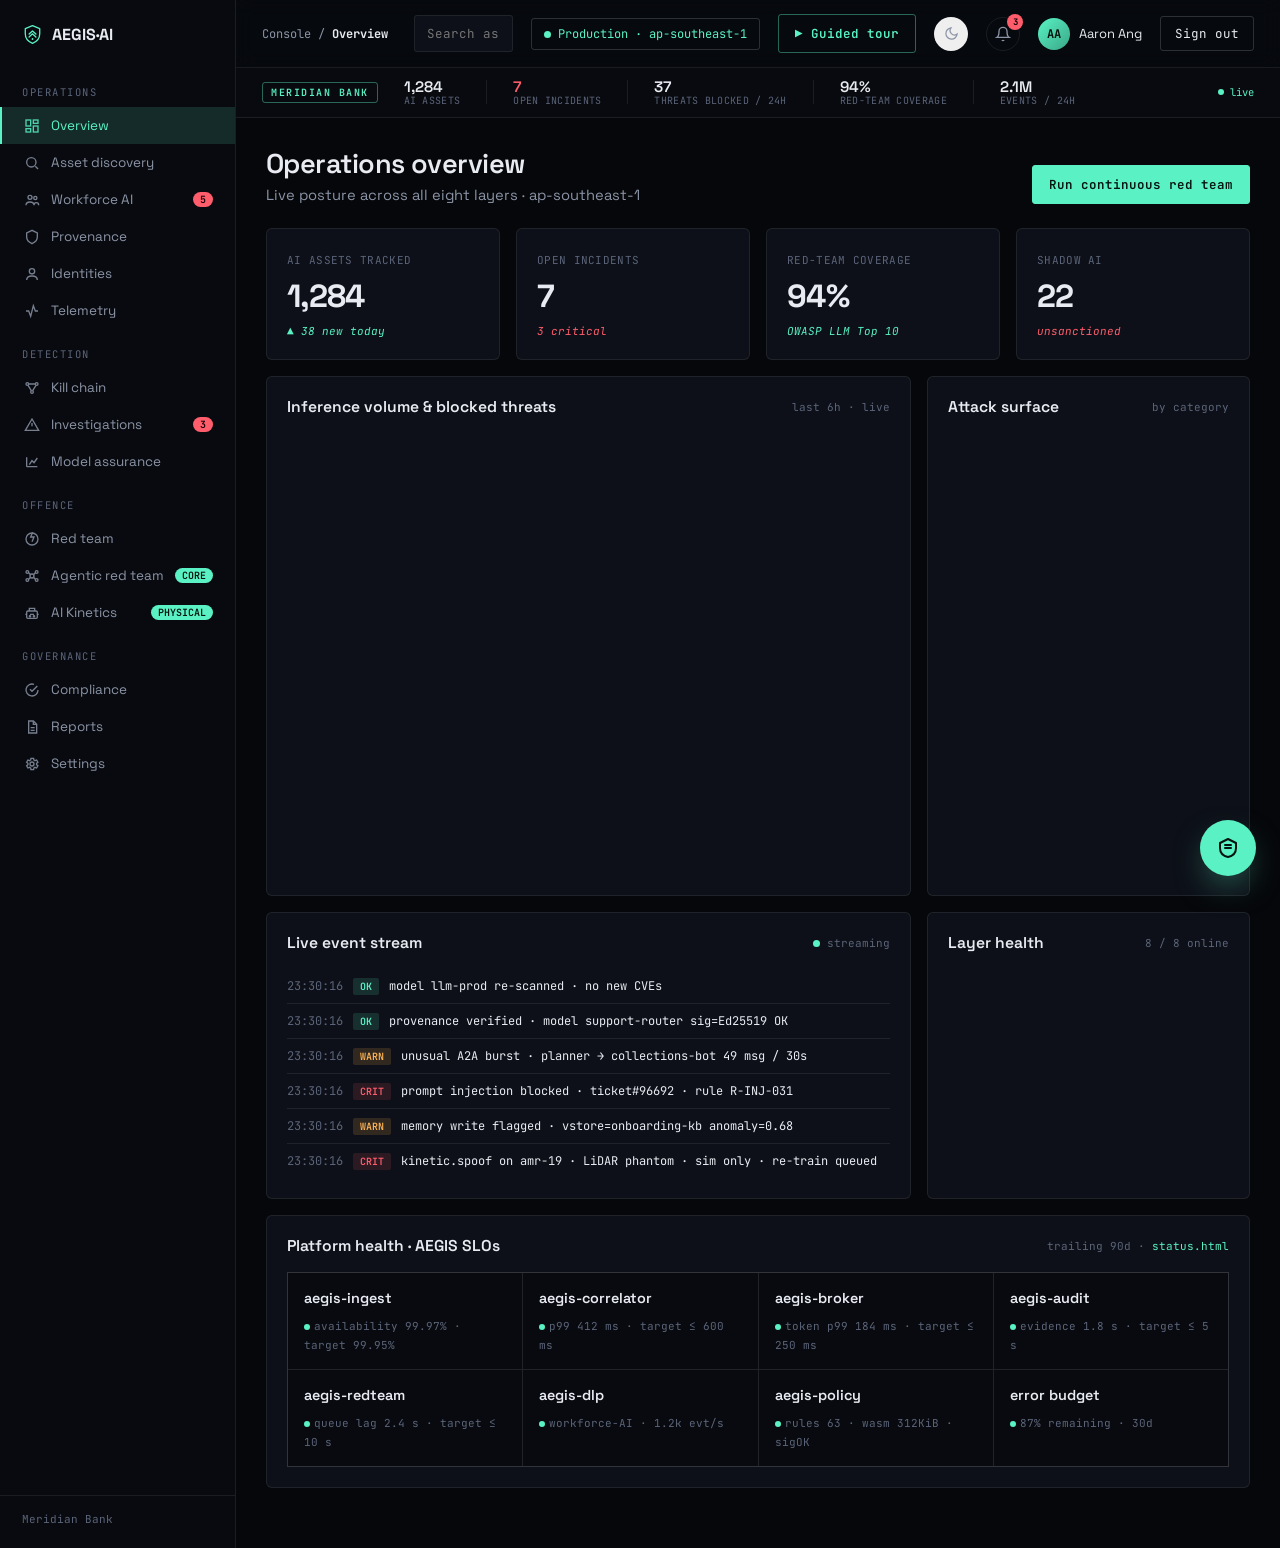
==== commit c1fadd56: "Kinetics: remove redundant capability card; visible across live console too - Landing: drop the AI K" ====
--- a/console-23fcc79206daaf7d7ac2270d93c924eb.html
+++ b/console-23fcc79206daaf7d7ac2270d93c924eb.html
@@ -839,18 +839,29 @@
 var STORES=["meridian-kb-prod","support-kb","policy-vstore","onboarding-kb"];
 var RULES=["R-AI-007","R-AI-014","R-NHI-002","R-EG-014","R-SUP-021","R-INJ-031","R-MEM-009","R-PLAN-016"];
 
+var ROBOTS=["cell-04","cell-11","amr-19","amr-22","agv-03","drone-07","cobot-K8"];
+var VLAS=["openvla-pp-v0.6","rt2-pkg-v2026.05.12","octo-nav-v0.9.3","vla-patrol-v1.1"];
+var DDS_TOPICS=["/tf","/cmd_vel","/perception/tracks","/plan/path","/joint_states","/diagnostics","/safety/estop","/light_curtain"];
 function genTel(){
  var t=Math.random();
- if(t<0.20) return {s:Math.random()<0.05?"warn":"ok",m:"llm.completion model="+pick(MODELS)+" actor="+pick(AGENTS)+" req="+rid()+" in="+rint(120,1100)+"t out="+rint(80,900)+"t lat="+rint(180,1400)+"ms cost=$"+(Math.random()*0.04).toFixed(4)};
- if(t<0.36) return {s:"ok",m:"tool.call name="+pick(TOOLS)+" actor="+pick(AGENTS)+" req="+rid()+" args="+rint(1,4)+" lat="+rint(20,420)+"ms decision=ALLOW"};
- if(t<0.46) return {s:Math.random()<0.3?"warn":"ok",m:"rag.retrieve store="+pick(STORES)+" k="+rint(4,12)+" top_score="+(0.5+Math.random()*0.45).toFixed(3)+" lat="+rint(8,90)+"ms"};
- if(t<0.55) return {s:"ok",m:"identity.token issue principal="+pick(AGENTS)+" scope=read:kb,tool:search ttl=300s kid="+rid().slice(0,16)};
- if(t<0.63) return {s:"ok",m:"agent.message a2a from=planner-agent-v2 to="+pick(AGENTS)+" route=plan-"+rint(1,9)+" sig=ok"};
- if(t<0.71) return {s:"ok",m:"model.inference gpu=A100 batch="+rint(8,32)+" p50="+rint(22,58)+"ms tokens="+rint(900,4800)};
- if(t<0.79) return {s:"ok",m:"policy.check actor="+pick(AGENTS)+" intent=tool:"+pick(["read","write","invoke"])+" decision="+(Math.random()<0.95?"ALLOW":"DENY")+" rule="+pick(RULES)};
- if(t<0.86) return {s:Math.random()<0.15?"warn":"ok",m:"redteam.attack run=rt-2026-0517 class="+pick(["indirect_injection","tool_abuse","a2a_spoof","memory_poison","exfil"])+" variant="+rint(1,180)+" result="+(Math.random()<0.94?"BLOCKED":"DETECTED")};
- if(t<0.92) return {s:"warn",m:"drift.signal model=credit-risk-pd feature="+pick(["postcode","tenure","age_band","income"])+" psi="+(0.12+Math.random()*0.18).toFixed(3)+" window=14d"};
+ if(t<0.17) return {s:Math.random()<0.05?"warn":"ok",m:"llm.completion model="+pick(MODELS)+" actor="+pick(AGENTS)+" req="+rid()+" in="+rint(120,1100)+"t out="+rint(80,900)+"t lat="+rint(180,1400)+"ms cost=$"+(Math.random()*0.04).toFixed(4)};
+ if(t<0.30) return {s:"ok",m:"tool.call name="+pick(TOOLS)+" actor="+pick(AGENTS)+" req="+rid()+" args="+rint(1,4)+" lat="+rint(20,420)+"ms decision=ALLOW"};
+ if(t<0.38) return {s:Math.random()<0.3?"warn":"ok",m:"rag.retrieve store="+pick(STORES)+" k="+rint(4,12)+" top_score="+(0.5+Math.random()*0.45).toFixed(3)+" lat="+rint(8,90)+"ms"};
+ if(t<0.46) return {s:"ok",m:"identity.token issue principal="+pick(AGENTS)+" scope=read:kb,tool:search ttl=300s kid="+rid().slice(0,16)};
+ if(t<0.52) return {s:"ok",m:"agent.message a2a from=planner-agent-v2 to="+pick(AGENTS)+" route=plan-"+rint(1,9)+" sig=ok"};
+ if(t<0.58) return {s:"ok",m:"model.inference gpu=A100 batch="+rint(8,32)+" p50="+rint(22,58)+"ms tokens="+rint(900,4800)};
+ if(t<0.64) return {s:"ok",m:"policy.check actor="+pick(AGENTS)+" intent=tool:"+pick(["read","write","invoke"])+" decision="+(Math.random()<0.95?"ALLOW":"DENY")+" rule="+pick(RULES)};
+ if(t<0.70) return {s:Math.random()<0.15?"warn":"ok",m:"redteam.attack run=rt-2026-0517 class="+pick(["indirect_injection","tool_abuse","a2a_spoof","memory_poison","exfil"])+" variant="+rint(1,180)+" result="+(Math.random()<0.94?"BLOCKED":"DETECTED")};
+ if(t<0.74) return {s:"warn",m:"drift.signal model=credit-risk-pd feature="+pick(["postcode","tenure","age_band","income"])+" psi="+(0.12+Math.random()*0.18).toFixed(3)+" window=14d"};
+ // --- kinetic / physical-AI events ---
+ if(t<0.79) return {s:"ok",m:"ros2.topic robot="+pick(ROBOTS)+" topic="+pick(DDS_TOPICS)+" rate="+rint(20,200)+"Hz sig=ok"};
+ if(t<0.83) return {s:"ok",m:"vla.policy.infer robot="+pick(ROBOTS)+" policy="+pick(VLAS)+" lat="+rint(28,86)+"ms safe_envelope=ok"};
+ if(t<0.87) return {s:"ok",m:"perception.fuse robot="+pick(ROBOTS)+" sensors=lidar,cam,imu cov="+(0.4+Math.random()*0.4).toFixed(2)+" track_swap=blocked"};
+ if(t<0.90) return {s:"warn",m:"sensor.trust robot="+pick(ROBOTS)+" "+pick(["lidar","camera","rtk"])+" jam_idx="+(Math.random()*0.6).toFixed(2)+" trust=monitor"};
+ if(t<0.93) return {s:"ok",m:"twin.replay scene=isaac://meridian/"+pick(["cell-04","amr-19","drone-07"])+" match="+(95+Math.random()*4).toFixed(1)+"% real_drift_pp="+(Math.random()*1.4).toFixed(2)};
+ if(t<0.95) return {s:"warn",m:"safety.interlock robot="+pick(ROBOTS)+" reason=light_curtain_break hold="+rint(120,260)+"ms cleared=auto"};
  if(t<0.97) return {s:"crit",m:"injection.detected source=ticket#"+rint(80000,99999)+" actor="+pick(AGENTS)+" payload_sha=9f3a"+rid().slice(0,8).toLowerCase()+" action=BLOCK"};
+ if(t<0.985) return {s:"crit",m:"kinetic.spoof robot="+pick(ROBOTS)+" type="+pick(["lidar_phantom","gnss_drift","patch_class_flip"])+" mitigated=true twin_only=true"};
  return {s:"crit",m:"egress.deny rule=R-EG-014 actor="+pick(AGENTS)+" dst=ext://"+pick(["paste.dev","reqbin.io","webhook.site"])+" bytes="+rint(2048,16384)};
 }
 
@@ -867,7 +878,12 @@
   {s:"ok",f:function(){return "provenance verified · model "+pick(MODELS)+" sig=Ed25519 OK";}},
   {s:"warn",f:function(){return "unusual A2A burst · planner → "+pick(AGENTS)+" "+rint(30,60)+" msg / 30s";}},
   {s:"ok",f:function(){return "policy compiled · "+rint(40,80)+" rules · tenant=meridian-prod region=ap-southeast-1";}},
-  {s:"warn",f:function(){return "memory write flagged · vstore="+pick(STORES)+" anomaly="+(0.6+Math.random()*0.35).toFixed(2);}}
+  {s:"warn",f:function(){return "memory write flagged · vstore="+pick(STORES)+" anomaly="+(0.6+Math.random()*0.35).toFixed(2);}},
+  {s:"ok",f:function(){return "robot "+pick(ROBOTS)+" online · VLA "+pick(VLAS)+" attested · safe-envelope v3";}},
+  {s:"warn",f:function(){return "sensor.trust "+pick(ROBOTS)+" · RTK jam idx "+(Math.random()*0.6).toFixed(2)+" · downgraded to monitor";}},
+  {s:"ok",f:function(){return "twin.replay "+pick(ROBOTS)+" match "+(95+Math.random()*4).toFixed(1)+"% · drift "+(Math.random()*1.4).toFixed(2)+"pp";}},
+  {s:"crit",f:function(){return "kinetic.spoof on "+pick(ROBOTS)+" · "+pick(["LiDAR phantom","GNSS drift","patch class-flip"])+" · sim only · re-train queued";}},
+  {s:"ok",f:function(){return "interlock cleared · "+pick(ROBOTS)+" · light curtain re-armed · hold "+rint(120,260)+"ms";}}
  ];
  var p=pick(arr);return {s:p.s,m:p.f()};
 }
@@ -1822,7 +1838,7 @@
  function p(n,w){n=String(n);while(n.length<w)n="0"+n;return n;}
  function tsISO(d){var tz=-d.getTimezoneOffset(),sg=tz>=0?"+":"-";tz=Math.abs(tz);
   return d.getFullYear()+"-"+p(d.getMonth()+1,2)+"-"+p(d.getDate(),2)+"T"+p(d.getHours(),2)+":"+p(d.getMinutes(),2)+":"+p(d.getSeconds(),2)+"."+p(d.getMilliseconds(),3)+sg+p(Math.floor(tz/60),2)+":"+p(tz%60,2);}
- var COMPS=["aegis-edge","aegis-correlator","aegis-redteam","aegis-audit","aegis-broker","aegis-ingest","aegis-policy","aegis-dlp","aegis-identity"];
+ var COMPS=["aegis-edge","aegis-correlator","aegis-redteam","aegis-audit","aegis-broker","aegis-ingest","aegis-policy","aegis-dlp","aegis-identity","aegis-kinetics","aegis-twin","aegis-fleet"];
  var PODS=["p-7c9f","p-3a2e","p-9b41","p-2d77","p-5e10","p-1a83","p-c4d0"];
  var SEV={ok:"INFO ",info:"INFO ",warn:"WARN ",crit:"ERROR",dbg:"DEBUG"};
  function comp(){return pick(COMPS)+"/"+pick(PODS);}
